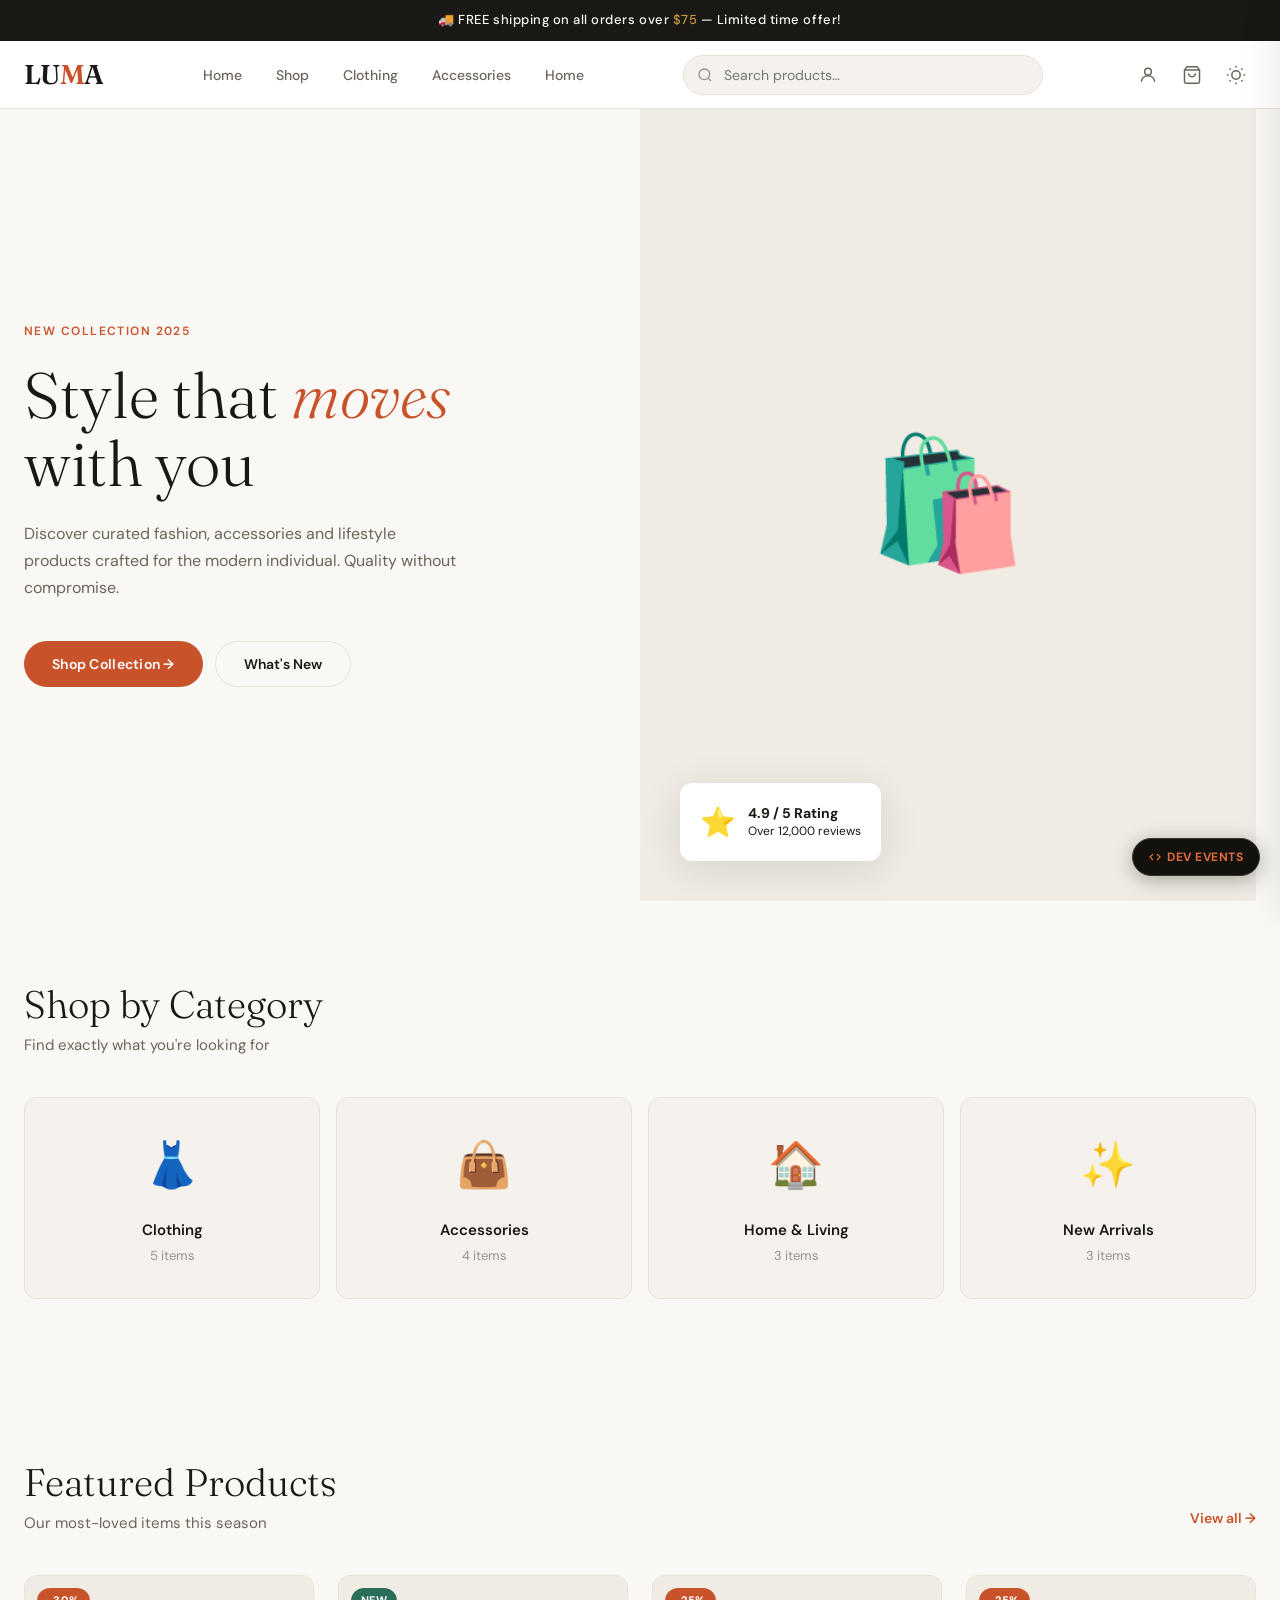
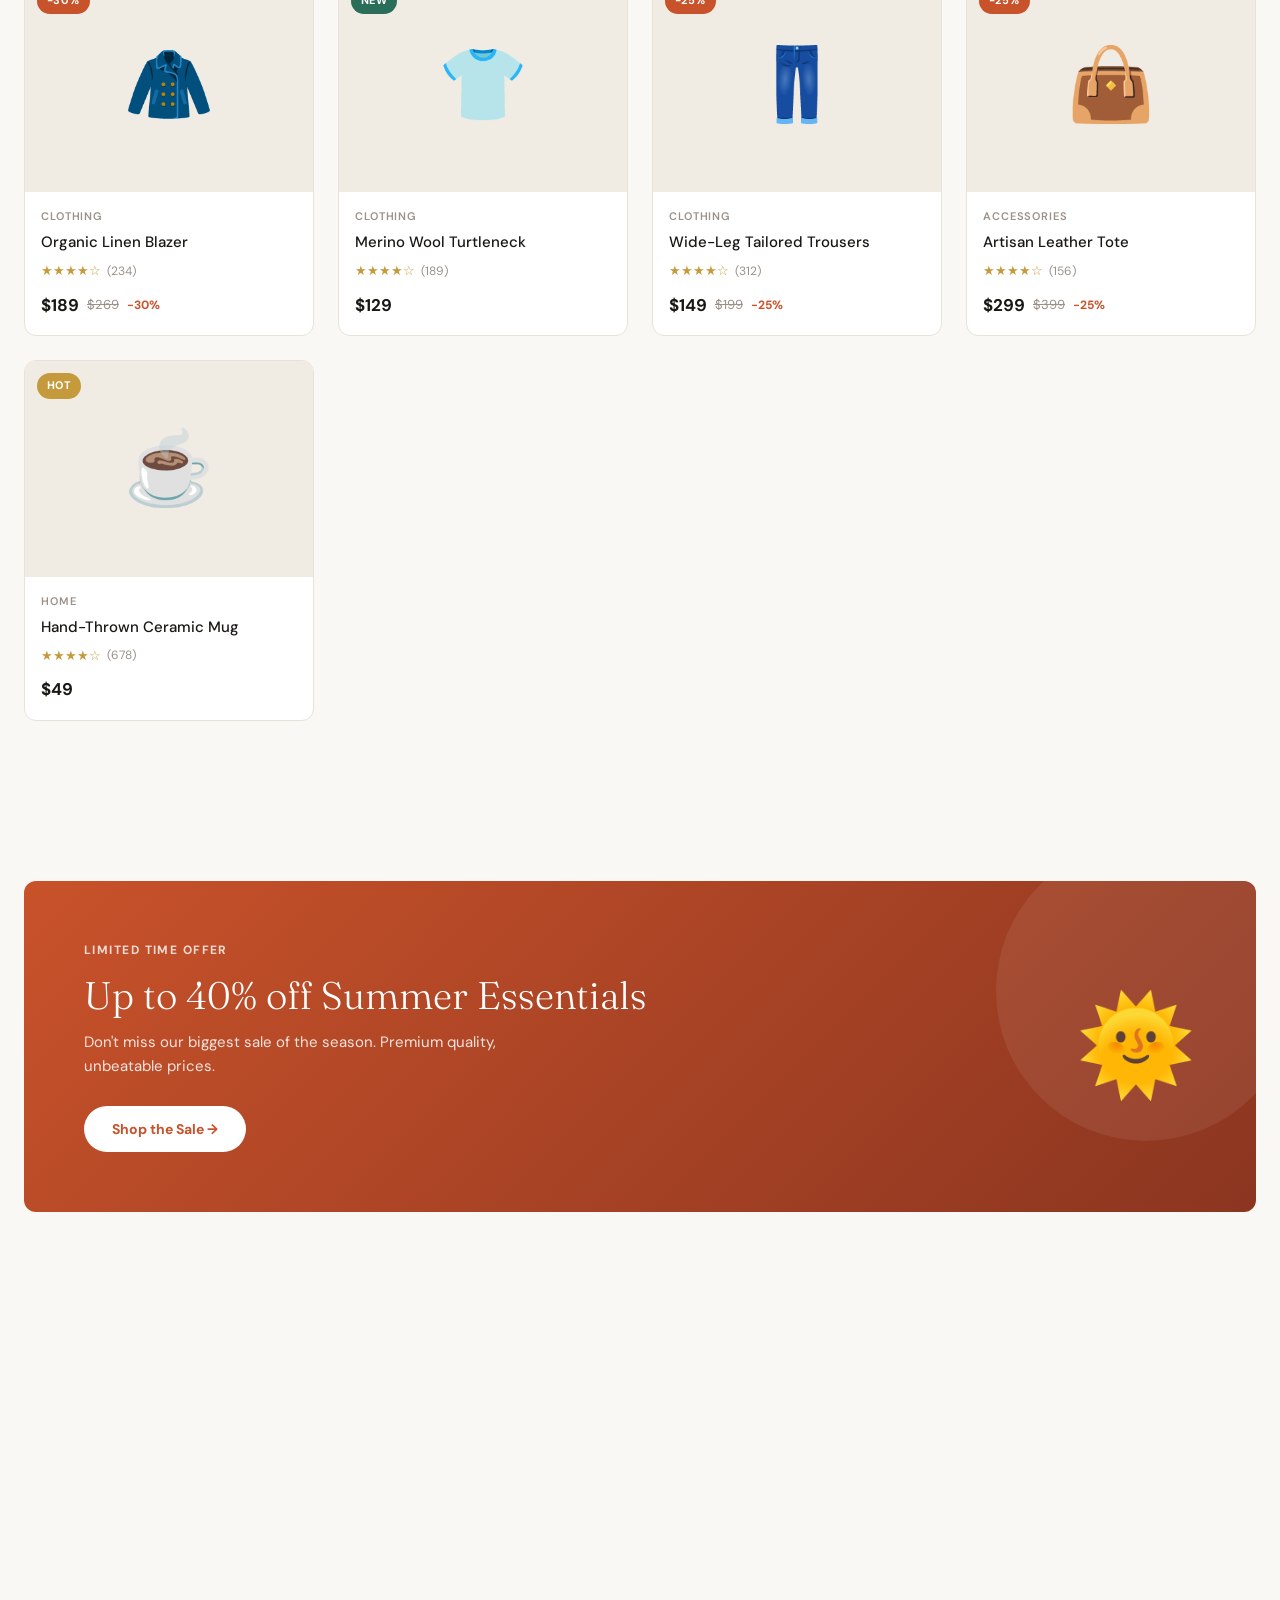
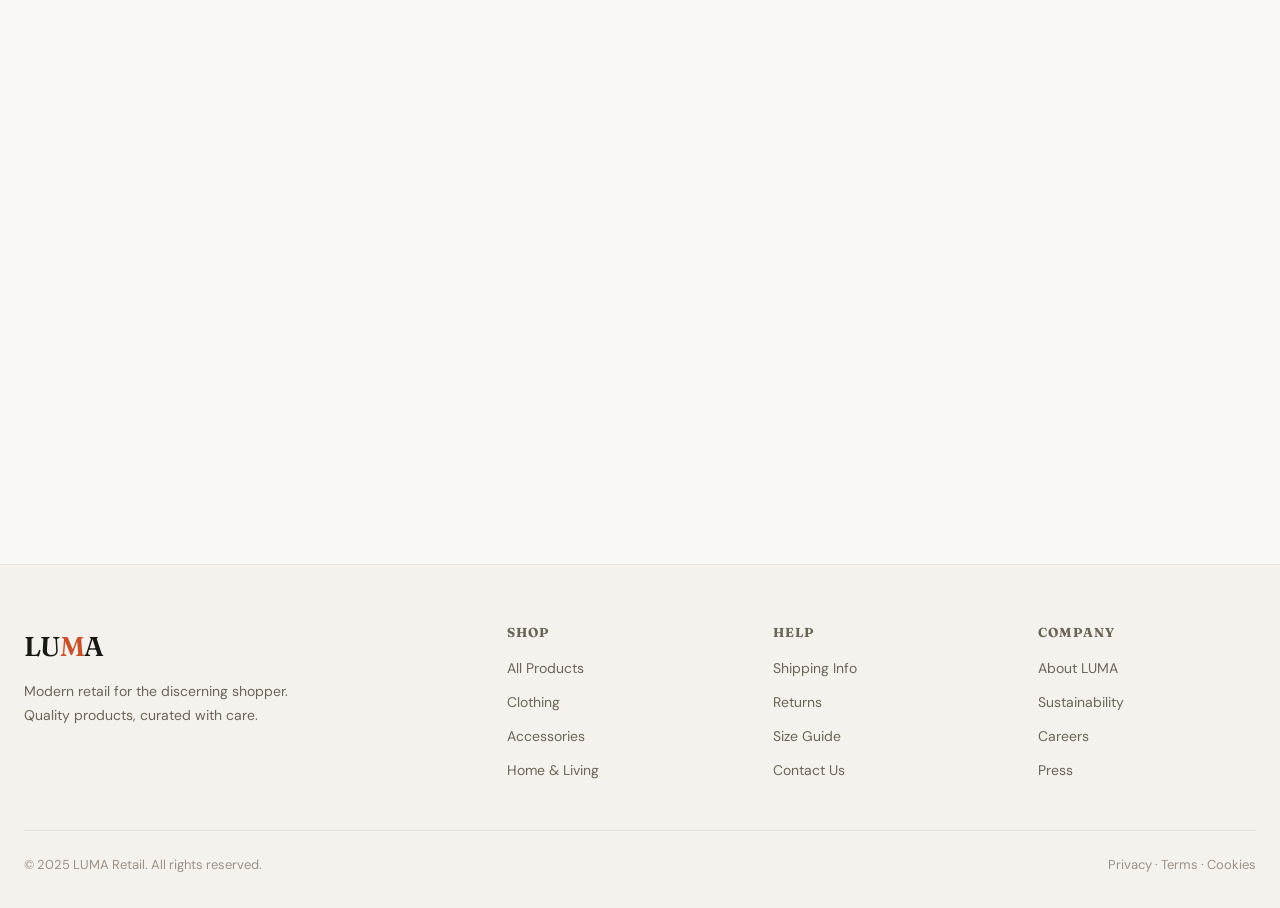
==== index.html @ e9206f58 "Rename store.html to index.html" ====
<!DOCTYPE html>
<html lang="en" data-theme="light">
<head>
<meta charset="UTF-8"/>
<meta name="viewport" content="width=device-width, initial-scale=1.0"/>
<title>LUMA — Modern Retail</title>
<link rel="preconnect" href="https://fonts.googleapis.com"/>
<link href="https://fonts.googleapis.com/css2?family=Fraunces:ital,wght@0,300;0,400;0,600;0,700;1,300;1,400&family=DM+Sans:wght@300;400;500;600&display=swap" rel="stylesheet"/>

<!-- Segment Snippet Placeholder -->
<script>
  !function(){var i="analytics",analytics=window[i]=window[i]||[];if(!analytics.initialize)if(analytics.invoked)window.console&&console.error&&console.error("Segment snippet included twice.");else{analytics.invoked=!0;analytics.methods=["trackSubmit","trackClick","trackLink","trackForm","pageview","identify","reset","group","track","ready","alias","debug","page","once","off","on","addSourceMiddleware","addIntegrationMiddleware","setAnonymousId","addDestinationMiddleware","register"];analytics.factory=function(e){return function(){if(window[i].initialized)return window[i][e].apply(window[i],arguments);var n=Array.prototype.slice.call(arguments);if(["track","screen","alias","group","page","identify"].indexOf(e)>-1){var c=document.querySelector("link[rel='canonical']");n.push({__t:"bpc",c:c&&c.getAttribute("href")||void 0,p:location.pathname,u:location.href,s:location.search,t:document.title,r:document.referrer})}n.unshift(e);analytics.push(n);return analytics}};for(var n=0;n<analytics.methods.length;n++){var key=analytics.methods[n];analytics[key]=analytics.factory(key)}analytics.load=function(key,n){var t=document.createElement("script");t.type="text/javascript";t.async=!0;t.setAttribute("data-global-segment-analytics-key",i);t.src="https://cdn.segment.com/analytics.js/v1/"+key+"/analytics.min.js";var r=document.getElementsByTagName("script")[0];r.parentNode.insertBefore(t,r);analytics._loadOptions=n};analytics._writeKey="YOUR_SEGMENT_WRITE_KEY";analytics._cdn="https://cdn.segment.com";analytics.SNIPPET_VERSION="5.2.0";
  /* TO CONFIGURE: Replace YOUR_SEGMENT_WRITE_KEY with your actual Segment write key */
  /* analytics.load("YOUR_SEGMENT_WRITE_KEY"); */
  analytics.page();}}();
</script>

<style>
/* ============================================================
   CSS VARIABLES & THEME
   ============================================================ */
:root {
  --bg: #faf8f5;
  --bg2: #f0ece4;
  --surface: #ffffff;
  --surface2: #f5f2ed;
  --border: #e8e2d9;
  --text: #1a1814;
  --text2: #6b6459;
  --text3: #9b9189;
  --accent: #c8522a;
  --accent-hover: #a8431e;
  --accent-light: #fdf0ea;
  --accent2: #2a6e5a;
  --gold: #c49a3c;
  --shadow: 0 2px 16px rgba(26,24,20,0.08);
  --shadow-lg: 0 8px 40px rgba(26,24,20,0.12);
  --radius: 12px;
  --radius-sm: 8px;
  --header-h: 68px;
  --font-display: 'Fraunces', serif;
  --font-body: 'DM Sans', sans-serif;
  --transition: 0.22s cubic-bezier(0.4, 0, 0.2, 1);
}

[data-theme="dark"] {
  --bg: #13110e;
  --bg2: #1c1916;
  --surface: #201e1a;
  --surface2: #2a2723;
  --border: #3a3630;
  --text: #f0ece4;
  --text2: #a09890;
  --text3: #706860;
  --accent: #e06b3c;
  --accent-hover: #f07848;
  --accent-light: #2a1a10;
  --accent2: #3a8e72;
  --gold: #d4aa4c;
  --shadow: 0 2px 16px rgba(0,0,0,0.3);
  --shadow-lg: 0 8px 40px rgba(0,0,0,0.4);
}

/* ============================================================
   RESET & BASE
   ============================================================ */
*, *::before, *::after { box-sizing: border-box; margin: 0; padding: 0; }
html { scroll-behavior: smooth; }
body {
  font-family: var(--font-body);
  background: var(--bg);
  color: var(--text);
  font-size: 15px;
  line-height: 1.6;
  min-height: 100vh;
  transition: background var(--transition), color var(--transition);
}
img { max-width: 100%; display: block; }
button { cursor: pointer; border: none; background: none; font-family: inherit; }
input, select, textarea { font-family: inherit; }
a { text-decoration: none; color: inherit; }
ul { list-style: none; }

/* ============================================================
   TYPOGRAPHY
   ============================================================ */
.display { font-family: var(--font-display); font-weight: 300; }
.display-bold { font-family: var(--font-display); font-weight: 600; }
h1,h2,h3,h4 { font-family: var(--font-display); font-weight: 400; line-height: 1.2; }
h1 { font-size: clamp(2.2rem, 5vw, 4rem); }
h2 { font-size: clamp(1.6rem, 3vw, 2.4rem); }
h3 { font-size: 1.3rem; }

/* ============================================================
   LAYOUT UTILITIES
   ============================================================ */
.container { max-width: 1320px; margin: 0 auto; padding: 0 24px; }
.grid { display: grid; }
.flex { display: flex; align-items: center; }
.hidden { display: none !important; }

/* ============================================================
   PROMO STRIP
   ============================================================ */
#promo-strip {
  background: var(--text);
  color: var(--bg);
  text-align: center;
  padding: 10px 16px;
  font-size: 13px;
  font-weight: 500;
  letter-spacing: 0.04em;
  position: relative;
  z-index: 100;
}
#promo-strip span { color: var(--gold); }

/* ============================================================
   HEADER
   ============================================================ */
#site-header {
  position: sticky;
  top: 0;
  z-index: 200;
  background: var(--surface);
  border-bottom: 1px solid var(--border);
  height: var(--header-h);
  transition: background var(--transition), box-shadow var(--transition);
}
#site-header.scrolled { box-shadow: var(--shadow); }
.header-inner {
  height: var(--header-h);
  display: flex;
  align-items: center;
  justify-content: space-between;
  gap: 16px;
}
.logo {
  font-family: var(--font-display);
  font-size: 1.7rem;
  font-weight: 600;
  letter-spacing: -0.02em;
  color: var(--text);
  cursor: pointer;
  flex-shrink: 0;
}
.logo span { color: var(--accent); }

.main-nav { display: flex; gap: 6px; }
.nav-link {
  padding: 8px 14px;
  border-radius: var(--radius-sm);
  font-size: 14px;
  font-weight: 500;
  color: var(--text2);
  transition: color var(--transition), background var(--transition);
  cursor: pointer;
}
.nav-link:hover, .nav-link.active { color: var(--text); background: var(--surface2); }

.header-search {
  flex: 1;
  max-width: 360px;
  position: relative;
}
.search-input {
  width: 100%;
  padding: 10px 16px 10px 40px;
  border-radius: 100px;
  border: 1.5px solid var(--border);
  background: var(--surface2);
  color: var(--text);
  font-size: 14px;
  outline: none;
  transition: border-color var(--transition), background var(--transition);
}
.search-input:focus { border-color: var(--accent); background: var(--surface); }
.search-icon {
  position: absolute;
  left: 14px;
  top: 50%;
  transform: translateY(-50%);
  color: var(--text3);
  pointer-events: none;
}
.search-results-dropdown {
  position: absolute;
  top: calc(100% + 8px);
  left: 0; right: 0;
  background: var(--surface);
  border: 1.5px solid var(--border);
  border-radius: var(--radius);
  box-shadow: var(--shadow-lg);
  max-height: 300px;
  overflow-y: auto;
  z-index: 500;
}
.search-result-item {
  display: flex;
  align-items: center;
  gap: 12px;
  padding: 12px 16px;
  cursor: pointer;
  transition: background var(--transition);
}
.search-result-item:hover { background: var(--surface2); }
.search-result-thumb {
  width: 40px; height: 40px;
  border-radius: 6px;
  object-fit: cover;
  background: var(--bg2);
  display: flex; align-items: center; justify-content: center;
  font-size: 20px;
  flex-shrink: 0;
}
.search-result-info { flex: 1; }
.search-result-name { font-size: 13px; font-weight: 500; }
.search-result-price { font-size: 12px; color: var(--accent); }

.header-actions { display: flex; align-items: center; gap: 4px; }
.icon-btn {
  width: 40px; height: 40px;
  border-radius: 50%;
  display: flex; align-items: center; justify-content: center;
  color: var(--text2);
  transition: background var(--transition), color var(--transition);
  position: relative;
}
.icon-btn:hover { background: var(--surface2); color: var(--text); }
.cart-badge {
  position: absolute;
  top: 4px; right: 4px;
  background: var(--accent);
  color: white;
  width: 18px; height: 18px;
  border-radius: 50%;
  font-size: 10px;
  font-weight: 700;
  display: flex; align-items: center; justify-content: center;
  display: none;
}

/* ============================================================
   MOBILE MENU TOGGLE
   ============================================================ */
.menu-toggle { display: none; }

/* ============================================================
   HERO
   ============================================================ */
#page-home {}
.hero {
  min-height: calc(100vh - var(--header-h) - 40px);
  display: grid;
  grid-template-columns: 1fr 1fr;
  gap: 0;
  overflow: hidden;
}
.hero-content {
  display: flex;
  flex-direction: column;
  justify-content: center;
  padding: 80px 60px 80px 0;
}
.hero-eyebrow {
  font-size: 12px;
  font-weight: 600;
  letter-spacing: 0.12em;
  text-transform: uppercase;
  color: var(--accent);
  margin-bottom: 20px;
}
.hero-title {
  font-size: clamp(2.8rem, 5vw, 4.5rem);
  font-weight: 300;
  line-height: 1.05;
  margin-bottom: 24px;
  font-family: var(--font-display);
}
.hero-title em { font-style: italic; color: var(--accent); }
.hero-desc {
  font-size: 16px;
  color: var(--text2);
  max-width: 440px;
  margin-bottom: 40px;
  line-height: 1.7;
}
.hero-actions { display: flex; gap: 12px; flex-wrap: wrap; }

.btn-primary {
  display: inline-flex; align-items: center; gap: 8px;
  background: var(--accent);
  color: white;
  padding: 14px 28px;
  border-radius: 100px;
  font-weight: 600;
  font-size: 14px;
  transition: background var(--transition), transform var(--transition), box-shadow var(--transition);
  letter-spacing: 0.02em;
}
.btn-primary:hover { background: var(--accent-hover); transform: translateY(-1px); box-shadow: 0 6px 20px rgba(200,82,42,0.35); }
.btn-primary:active { transform: translateY(0); }

.btn-secondary {
  display: inline-flex; align-items: center; gap: 8px;
  background: transparent;
  color: var(--text);
  padding: 13px 28px;
  border-radius: 100px;
  font-weight: 600;
  font-size: 14px;
  border: 1.5px solid var(--border);
  transition: border-color var(--transition), background var(--transition);
}
.btn-secondary:hover { border-color: var(--text); background: var(--surface2); }

.btn-ghost {
  display: inline-flex; align-items: center; gap: 6px;
  color: var(--accent);
  font-weight: 600;
  font-size: 14px;
  padding: 8px 0;
  transition: gap var(--transition);
}
.btn-ghost:hover { gap: 10px; }

.hero-visual {
  position: relative;
  background: var(--bg2);
  overflow: hidden;
  display: flex; align-items: center; justify-content: center;
}
.hero-visual-inner {
  font-size: 8rem;
  animation: float 4s ease-in-out infinite;
}
@keyframes float {
  0%, 100% { transform: translateY(0); }
  50% { transform: translateY(-16px); }
}
.hero-badge {
  position: absolute;
  bottom: 40px; left: 40px;
  background: var(--surface);
  border-radius: var(--radius);
  padding: 16px 20px;
  box-shadow: var(--shadow-lg);
  display: flex; align-items: center; gap: 12px;
}
.hero-badge-icon { font-size: 1.8rem; }
.hero-badge-text { font-size: 12px; line-height: 1.4; }
.hero-badge-text strong { display: block; font-size: 14px; }

/* ============================================================
   SECTION HEADERS
   ============================================================ */
.section-header {
  display: flex;
  align-items: flex-end;
  justify-content: space-between;
  margin-bottom: 40px;
  gap: 16px;
}
.section-title { font-family: var(--font-display); font-weight: 300; }
.section-subtitle { color: var(--text2); font-size: 15px; margin-top: 6px; }

section { padding: 80px 0; }

/* ============================================================
   FEATURED CATEGORIES
   ============================================================ */
.categories-grid {
  display: grid;
  grid-template-columns: repeat(4, 1fr);
  gap: 16px;
}
.category-card {
  background: var(--surface2);
  border-radius: var(--radius);
  padding: 32px 24px;
  cursor: pointer;
  transition: transform var(--transition), box-shadow var(--transition), background var(--transition);
  text-align: center;
  border: 1.5px solid var(--border);
}
.category-card:hover {
  transform: translateY(-4px);
  box-shadow: var(--shadow-lg);
  background: var(--surface);
}
.cat-emoji { font-size: 2.8rem; margin-bottom: 16px; }
.cat-name { font-weight: 600; font-size: 15px; margin-bottom: 4px; }
.cat-count { font-size: 13px; color: var(--text3); }

/* ============================================================
   PRODUCT CARDS & GRIDS
   ============================================================ */
.products-grid {
  display: grid;
  grid-template-columns: repeat(auto-fill, minmax(260px, 1fr));
  gap: 24px;
}
.product-card {
  background: var(--surface);
  border-radius: var(--radius);
  overflow: hidden;
  border: 1.5px solid var(--border);
  transition: transform var(--transition), box-shadow var(--transition);
  cursor: pointer;
  position: relative;
}
.product-card:hover { transform: translateY(-4px); box-shadow: var(--shadow-lg); }
.product-card:hover .card-actions { opacity: 1; transform: translateY(0); }

.card-image {
  aspect-ratio: 4/3;
  background: var(--bg2);
  display: flex; align-items: center; justify-content: center;
  font-size: 4rem;
  position: relative;
  overflow: hidden;
}
.card-badge {
  position: absolute;
  top: 12px; left: 12px;
  padding: 4px 10px;
  border-radius: 100px;
  font-size: 11px;
  font-weight: 700;
  letter-spacing: 0.04em;
  text-transform: uppercase;
}
.badge-sale { background: var(--accent); color: white; }
.badge-new { background: var(--accent2); color: white; }
.badge-hot { background: var(--gold); color: white; }

.card-actions {
  position: absolute;
  bottom: 0; left: 0; right: 0;
  padding: 12px;
  opacity: 0;
  transform: translateY(8px);
  transition: opacity var(--transition), transform var(--transition);
  display: flex; gap: 8px;
}
.card-add-btn {
  flex: 1;
  background: var(--accent);
  color: white;
  padding: 10px;
  border-radius: var(--radius-sm);
  font-size: 13px;
  font-weight: 600;
  transition: background var(--transition);
  text-align: center;
}
.card-add-btn:hover { background: var(--accent-hover); }
.card-wishlist-btn {
  width: 38px; height: 38px;
  background: var(--surface);
  border-radius: var(--radius-sm);
  display: flex; align-items: center; justify-content: center;
  font-size: 16px;
  border: 1.5px solid var(--border);
  transition: background var(--transition);
}
.card-wishlist-btn:hover { background: var(--surface2); }

.card-body { padding: 16px; }
.card-category { font-size: 11px; text-transform: uppercase; letter-spacing: 0.08em; color: var(--text3); margin-bottom: 6px; font-weight: 600; }
.card-title { font-size: 15px; font-weight: 500; margin-bottom: 8px; line-height: 1.4; }
.card-rating { display: flex; align-items: center; gap: 6px; margin-bottom: 10px; }
.stars { color: var(--gold); font-size: 13px; }
.rating-count { font-size: 12px; color: var(--text3); }
.card-price { display: flex; align-items: center; gap: 8px; }
.price-current { font-weight: 700; font-size: 17px; color: var(--text); }
.price-original { font-size: 13px; color: var(--text3); text-decoration: line-through; }
.price-discount { font-size: 12px; font-weight: 700; color: var(--accent); }

/* ============================================================
   PROMOTIONAL BANNER
   ============================================================ */
.promo-banner {
  background: linear-gradient(135deg, var(--accent) 0%, #8b3520 100%);
  border-radius: var(--radius);
  padding: 60px;
  color: white;
  display: grid;
  grid-template-columns: 1fr auto;
  align-items: center;
  gap: 40px;
  overflow: hidden;
  position: relative;
}
.promo-banner::after {
  content: '';
  position: absolute;
  right: -40px; top: -40px;
  width: 300px; height: 300px;
  border-radius: 50%;
  background: rgba(255,255,255,0.07);
}
.promo-eyebrow { font-size: 12px; font-weight: 700; letter-spacing: 0.12em; text-transform: uppercase; opacity: 0.8; margin-bottom: 12px; }
.promo-title { font-family: var(--font-display); font-size: clamp(1.8rem, 3vw, 2.8rem); font-weight: 300; margin-bottom: 12px; }
.promo-desc { opacity: 0.85; max-width: 480px; font-size: 15px; margin-bottom: 28px; }
.btn-white {
  background: white;
  color: var(--accent);
  padding: 14px 28px;
  border-radius: 100px;
  font-weight: 700;
  font-size: 14px;
  display: inline-flex; align-items: center; gap: 8px;
  transition: transform var(--transition), box-shadow var(--transition);
}
.btn-white:hover { transform: translateY(-2px); box-shadow: 0 6px 20px rgba(0,0,0,0.2); }
.promo-visual { font-size: 6rem; position: relative; z-index: 1; }

/* ============================================================
   PRODUCT LISTING PAGE
   ============================================================ */
#page-listing .listing-layout {
  display: grid;
  grid-template-columns: 260px 1fr;
  gap: 32px;
  align-items: start;
}
.filters-sidebar {
  background: var(--surface);
  border: 1.5px solid var(--border);
  border-radius: var(--radius);
  padding: 24px;
  position: sticky;
  top: calc(var(--header-h) + 24px);
}
.filter-section { margin-bottom: 28px; }
.filter-section:last-child { margin-bottom: 0; }
.filter-title {
  font-size: 13px;
  font-weight: 700;
  text-transform: uppercase;
  letter-spacing: 0.08em;
  color: var(--text2);
  margin-bottom: 14px;
}
.filter-option {
  display: flex;
  align-items: center;
  gap: 10px;
  padding: 6px 0;
  cursor: pointer;
  font-size: 14px;
  transition: color var(--transition);
}
.filter-option:hover { color: var(--accent); }
.filter-option input[type="checkbox"] { accent-color: var(--accent); width: 16px; height: 16px; }

.price-range-inputs { display: flex; align-items: center; gap: 8px; }
.price-input {
  width: 80px;
  padding: 8px 10px;
  border: 1.5px solid var(--border);
  border-radius: var(--radius-sm);
  background: var(--surface2);
  color: var(--text);
  font-size: 13px;
  outline: none;
}
.price-input:focus { border-color: var(--accent); }

.listing-header {
  display: flex;
  align-items: center;
  justify-content: space-between;
  margin-bottom: 24px;
  flex-wrap: wrap;
  gap: 12px;
}
.listing-count { font-size: 14px; color: var(--text2); }
.sort-select {
  padding: 8px 14px;
  border: 1.5px solid var(--border);
  border-radius: var(--radius-sm);
  background: var(--surface);
  color: var(--text);
  font-size: 14px;
  outline: none;
  cursor: pointer;
}

.pagination {
  display: flex;
  justify-content: center;
  align-items: center;
  gap: 8px;
  margin-top: 48px;
}
.page-btn {
  width: 40px; height: 40px;
  border-radius: var(--radius-sm);
  border: 1.5px solid var(--border);
  display: flex; align-items: center; justify-content: center;
  font-size: 14px;
  font-weight: 500;
  cursor: pointer;
  transition: background var(--transition), border-color var(--transition), color var(--transition);
  background: var(--surface);
  color: var(--text);
}
.page-btn:hover, .page-btn.active { background: var(--accent); border-color: var(--accent); color: white; }

/* ============================================================
   PRODUCT DETAIL PAGE
   ============================================================ */
.product-detail {
  display: grid;
  grid-template-columns: 1fr 1fr;
  gap: 64px;
  align-items: start;
}
.product-gallery { position: sticky; top: calc(var(--header-h) + 24px); }
.gallery-main {
  aspect-ratio: 1;
  background: var(--bg2);
  border-radius: var(--radius);
  display: flex; align-items: center; justify-content: center;
  font-size: 8rem;
  margin-bottom: 16px;
  border: 1.5px solid var(--border);
  overflow: hidden;
}
.gallery-thumbs { display: flex; gap: 10px; }
.gallery-thumb {
  width: 70px; height: 70px;
  background: var(--bg2);
  border-radius: var(--radius-sm);
  display: flex; align-items: center; justify-content: center;
  font-size: 1.8rem;
  border: 2px solid var(--border);
  cursor: pointer;
  transition: border-color var(--transition);
}
.gallery-thumb.active { border-color: var(--accent); }

.product-info {}
.product-breadcrumb { font-size: 13px; color: var(--text3); margin-bottom: 16px; }
.product-breadcrumb span { cursor: pointer; transition: color var(--transition); }
.product-breadcrumb span:hover { color: var(--accent); }

.product-title-main { font-size: clamp(1.6rem, 3vw, 2.4rem); font-weight: 400; margin-bottom: 8px; font-family: var(--font-display); line-height: 1.2; }
.product-sku { font-size: 12px; color: var(--text3); margin-bottom: 16px; }
.product-rating-row { display: flex; align-items: center; gap: 12px; margin-bottom: 20px; }
.review-count-link { font-size: 13px; color: var(--accent); cursor: pointer; }

.product-price-block { margin-bottom: 24px; }
.price-main { font-size: 2rem; font-weight: 700; }
.price-was { font-size: 14px; color: var(--text3); text-decoration: line-through; margin-left: 10px; }
.price-save { font-size: 13px; font-weight: 700; color: var(--accent); margin-left: 8px; background: var(--accent-light); padding: 3px 10px; border-radius: 100px; }

.option-group { margin-bottom: 20px; }
.option-label { font-size: 13px; font-weight: 600; text-transform: uppercase; letter-spacing: 0.06em; color: var(--text2); margin-bottom: 10px; display: flex; gap: 8px; }
.option-label span { color: var(--text); font-weight: 700; }
.option-swatches { display: flex; gap: 8px; flex-wrap: wrap; }
.color-swatch {
  width: 32px; height: 32px;
  border-radius: 50%;
  border: 3px solid transparent;
  cursor: pointer;
  transition: border-color var(--transition), transform var(--transition);
  outline: 2px solid transparent;
  outline-offset: 2px;
}
.color-swatch:hover { transform: scale(1.1); }
.color-swatch.active { border-color: var(--surface); outline-color: var(--accent); }

.size-btn {
  padding: 8px 16px;
  border-radius: var(--radius-sm);
  border: 1.5px solid var(--border);
  font-size: 13px;
  font-weight: 600;
  cursor: pointer;
  transition: border-color var(--transition), background var(--transition), color var(--transition);
  background: var(--surface);
  color: var(--text);
}
.size-btn:hover { border-color: var(--accent); }
.size-btn.active { border-color: var(--accent); background: var(--accent); color: white; }

.qty-control {
  display: flex;
  align-items: center;
  gap: 0;
  border: 1.5px solid var(--border);
  border-radius: var(--radius-sm);
  overflow: hidden;
  width: fit-content;
}
.qty-btn {
  width: 40px; height: 40px;
  display: flex; align-items: center; justify-content: center;
  background: var(--surface2);
  color: var(--text);
  font-size: 18px;
  font-weight: 300;
  transition: background var(--transition);
}
.qty-btn:hover { background: var(--border); }
.qty-display {
  width: 50px;
  text-align: center;
  font-weight: 600;
  font-size: 15px;
  border-left: 1.5px solid var(--border);
  border-right: 1.5px solid var(--border);
  height: 40px;
  line-height: 40px;
}

.product-cta-row {
  display: flex;
  gap: 12px;
  margin-bottom: 24px;
}
.btn-add-cart {
  flex: 1;
  background: var(--accent);
  color: white;
  padding: 15px 24px;
  border-radius: 100px;
  font-weight: 700;
  font-size: 15px;
  transition: background var(--transition), transform var(--transition);
}
.btn-add-cart:hover { background: var(--accent-hover); transform: translateY(-1px); }
.btn-wishlist {
  width: 50px; height: 50px;
  border-radius: 50%;
  border: 1.5px solid var(--border);
  display: flex; align-items: center; justify-content: center;
  font-size: 20px;
  transition: background var(--transition), border-color var(--transition);
  background: var(--surface);
}
.btn-wishlist:hover { background: var(--surface2); border-color: var(--accent); }

.product-meta { display: flex; flex-direction: column; gap: 8px; margin-bottom: 28px; }
.meta-row { display: flex; align-items: center; gap: 10px; font-size: 13px; color: var(--text2); }
.meta-icon { font-size: 16px; }

.trust-badges {
  display: flex;
  gap: 16px;
  flex-wrap: wrap;
  padding: 20px;
  background: var(--surface2);
  border-radius: var(--radius);
  margin-bottom: 28px;
}
.trust-badge { display: flex; align-items: center; gap: 8px; font-size: 12px; font-weight: 600; }
.trust-badge span { font-size: 20px; }

/* ============================================================
   REVIEWS SECTION
   ============================================================ */
.reviews-section { padding: 48px 0; border-top: 1.5px solid var(--border); }
.reviews-summary {
  display: flex;
  gap: 40px;
  margin-bottom: 32px;
  align-items: center;
}
.rating-big { text-align: center; }
.rating-number { font-size: 3.5rem; font-weight: 700; font-family: var(--font-display); line-height: 1; }
.rating-stars-big { font-size: 1.4rem; color: var(--gold); }
.rating-total { font-size: 13px; color: var(--text3); }
.review-card {
  background: var(--surface2);
  border-radius: var(--radius);
  padding: 20px;
  margin-bottom: 16px;
}
.review-header { display: flex; justify-content: space-between; align-items: flex-start; margin-bottom: 10px; }
.reviewer-name { font-weight: 600; font-size: 14px; }
.review-date { font-size: 12px; color: var(--text3); }
.review-text { font-size: 14px; color: var(--text2); line-height: 1.6; }

/* ============================================================
   MINI CART DRAWER
   ============================================================ */
.cart-overlay {
  position: fixed;
  inset: 0;
  background: rgba(0,0,0,0.4);
  z-index: 990;
  opacity: 0;
  pointer-events: none;
  transition: opacity var(--transition);
  backdrop-filter: blur(2px);
}
.cart-overlay.open { opacity: 1; pointer-events: all; }

.cart-drawer {
  position: fixed;
  top: 0; right: 0; bottom: 0;
  width: min(420px, 100vw);
  background: var(--surface);
  z-index: 1000;
  display: flex;
  flex-direction: column;
  transform: translateX(100%);
  transition: transform 0.3s cubic-bezier(0.4, 0, 0.2, 1);
  box-shadow: var(--shadow-lg);
}
.cart-drawer.open { transform: translateX(0); }

.cart-drawer-header {
  padding: 24px;
  border-bottom: 1.5px solid var(--border);
  display: flex;
  align-items: center;
  justify-content: space-between;
  flex-shrink: 0;
}
.cart-drawer-title { font-size: 1.1rem; font-weight: 600; }
.cart-close-btn { font-size: 22px; color: var(--text2); width: 36px; height: 36px; border-radius: 50%; display: flex; align-items: center; justify-content: center; transition: background var(--transition); }
.cart-close-btn:hover { background: var(--surface2); }

.cart-items { flex: 1; overflow-y: auto; padding: 16px 24px; }
.cart-empty {
  display: flex;
  flex-direction: column;
  align-items: center;
  justify-content: center;
  height: 100%;
  text-align: center;
  color: var(--text2);
}
.cart-empty-icon { font-size: 4rem; margin-bottom: 16px; opacity: 0.4; }
.cart-empty p { font-size: 15px; margin-bottom: 20px; }

.cart-item {
  display: flex;
  gap: 16px;
  padding: 16px 0;
  border-bottom: 1.5px solid var(--border);
}
.cart-item:last-child { border-bottom: none; }
.cart-item-thumb {
  width: 72px; height: 72px;
  background: var(--bg2);
  border-radius: var(--radius-sm);
  flex-shrink: 0;
  display: flex; align-items: center; justify-content: center;
  font-size: 2rem;
  border: 1.5px solid var(--border);
}
.cart-item-info { flex: 1; }
.cart-item-name { font-size: 14px; font-weight: 500; margin-bottom: 4px; line-height: 1.3; }
.cart-item-variant { font-size: 12px; color: var(--text3); margin-bottom: 8px; }
.cart-item-controls { display: flex; align-items: center; justify-content: space-between; }
.cart-item-price { font-weight: 700; font-size: 15px; }
.cart-item-remove { font-size: 12px; color: var(--text3); cursor: pointer; transition: color var(--transition); }
.cart-item-remove:hover { color: var(--accent); }
.cart-item-qty { display: flex; align-items: center; gap: 8px; font-size: 13px; }
.qty-mini-btn { width: 24px; height: 24px; border-radius: 50%; background: var(--surface2); border: 1.5px solid var(--border); display: flex; align-items: center; justify-content: center; font-size: 14px; font-weight: 500; transition: background var(--transition); }
.qty-mini-btn:hover { background: var(--border); }

.cart-footer { padding: 20px 24px; border-top: 1.5px solid var(--border); flex-shrink: 0; }
.coupon-row {
  display: flex;
  gap: 8px;
  margin-bottom: 16px;
}
.coupon-input {
  flex: 1;
  padding: 10px 14px;
  border: 1.5px solid var(--border);
  border-radius: var(--radius-sm);
  background: var(--surface2);
  color: var(--text);
  font-size: 13px;
  outline: none;
}
.coupon-input:focus { border-color: var(--accent); }
.btn-coupon {
  padding: 10px 16px;
  border-radius: var(--radius-sm);
  background: var(--surface2);
  border: 1.5px solid var(--border);
  font-size: 13px;
  font-weight: 600;
  transition: background var(--transition);
}
.btn-coupon:hover { background: var(--border); }

.price-summary { font-size: 14px; }
.summary-row { display: flex; justify-content: space-between; padding: 5px 0; color: var(--text2); }
.summary-row.total { color: var(--text); font-weight: 700; font-size: 16px; border-top: 1.5px solid var(--border); padding-top: 12px; margin-top: 8px; }
.summary-row .free { color: var(--accent2); font-weight: 600; }
.btn-checkout {
  width: 100%;
  background: var(--accent);
  color: white;
  padding: 15px;
  border-radius: 100px;
  font-weight: 700;
  font-size: 15px;
  margin-top: 16px;
  transition: background var(--transition);
  text-align: center;
}
.btn-checkout:hover { background: var(--accent-hover); }

/* ============================================================
   CART PAGE
   ============================================================ */
#page-cart .cart-page-layout {
  display: grid;
  grid-template-columns: 1fr 380px;
  gap: 32px;
  align-items: start;
}
.cart-table-header {
  display: grid;
  grid-template-columns: 1fr 120px 120px 80px;
  gap: 16px;
  padding: 12px 16px;
  font-size: 12px;
  font-weight: 700;
  text-transform: uppercase;
  letter-spacing: 0.06em;
  color: var(--text3);
  border-bottom: 2px solid var(--border);
}
.cart-table-row {
  display: grid;
  grid-template-columns: 1fr 120px 120px 80px;
  gap: 16px;
  padding: 20px 16px;
  border-bottom: 1.5px solid var(--border);
  align-items: center;
}
.cart-product-info { display: flex; align-items: center; gap: 16px; }
.cart-product-thumb { width: 80px; height: 80px; background: var(--bg2); border-radius: var(--radius-sm); display: flex; align-items: center; justify-content: center; font-size: 2.2rem; border: 1.5px solid var(--border); flex-shrink: 0; }
.cart-product-name { font-weight: 500; font-size: 14px; margin-bottom: 4px; }
.cart-product-variant { font-size: 12px; color: var(--text3); }

.order-summary-card {
  background: var(--surface);
  border: 1.5px solid var(--border);
  border-radius: var(--radius);
  padding: 28px;
  position: sticky;
  top: calc(var(--header-h) + 24px);
}
.order-summary-title { font-size: 1.1rem; font-weight: 600; margin-bottom: 20px; }

/* ============================================================
   CHECKOUT
   ============================================================ */
#page-checkout {
  background: var(--bg);
}
.checkout-layout {
  display: grid;
  grid-template-columns: 1fr 400px;
  gap: 48px;
  align-items: start;
}
.checkout-steps {
  display: flex;
  gap: 0;
  margin-bottom: 40px;
  border-bottom: 2px solid var(--border);
}
.checkout-step-tab {
  padding: 14px 20px;
  font-size: 13px;
  font-weight: 600;
  color: var(--text3);
  border-bottom: 2px solid transparent;
  margin-bottom: -2px;
  display: flex;
  align-items: center;
  gap: 8px;
  transition: color var(--transition), border-color var(--transition);
}
.checkout-step-tab.active { color: var(--accent); border-color: var(--accent); }
.checkout-step-tab.done { color: var(--accent2); }
.step-num {
  width: 22px; height: 22px;
  border-radius: 50%;
  background: var(--surface2);
  border: 2px solid currentColor;
  display: flex; align-items: center; justify-content: center;
  font-size: 10px;
  font-weight: 800;
}

.checkout-form-group { margin-bottom: 20px; }
.checkout-label { display: block; font-size: 13px; font-weight: 600; color: var(--text2); margin-bottom: 8px; }
.checkout-input {
  width: 100%;
  padding: 12px 16px;
  border: 1.5px solid var(--border);
  border-radius: var(--radius-sm);
  background: var(--surface2);
  color: var(--text);
  font-size: 14px;
  outline: none;
  transition: border-color var(--transition);
}
.checkout-input:focus { border-color: var(--accent); background: var(--surface); }
.checkout-input.error { border-color: #e53e3e; }
.input-grid-2 { display: grid; grid-template-columns: 1fr 1fr; gap: 16px; }

.shipping-methods { display: flex; flex-direction: column; gap: 12px; margin-top: 16px; }
.shipping-method {
  display: flex;
  align-items: center;
  gap: 16px;
  padding: 16px;
  border: 1.5px solid var(--border);
  border-radius: var(--radius-sm);
  cursor: pointer;
  transition: border-color var(--transition), background var(--transition);
}
.shipping-method:hover, .shipping-method.selected { border-color: var(--accent); background: var(--accent-light); }
.shipping-method-info { flex: 1; }
.shipping-method-name { font-weight: 600; font-size: 14px; }
.shipping-method-time { font-size: 12px; color: var(--text3); }
.shipping-method-price { font-weight: 700; font-size: 15px; }

.payment-methods { display: flex; flex-direction: column; gap: 12px; margin-top: 16px; }
.payment-method {
  display: flex;
  align-items: center;
  gap: 16px;
  padding: 16px;
  border: 1.5px solid var(--border);
  border-radius: var(--radius-sm);
  cursor: pointer;
  transition: border-color var(--transition), background var(--transition);
}
.payment-method:hover, .payment-method.selected { border-color: var(--accent); background: var(--accent-light); }
.payment-method-icon { font-size: 1.8rem; }
.payment-method-name { font-weight: 600; font-size: 14px; }

.checkout-order-summary { background: var(--surface); border: 1.5px solid var(--border); border-radius: var(--radius); padding: 28px; position: sticky; top: calc(var(--header-h) + 24px); }

/* ============================================================
   ORDER CONFIRMATION
   ============================================================ */
#page-confirmation {
  display: flex;
  flex-direction: column;
  align-items: center;
  justify-content: center;
  min-height: calc(100vh - var(--header-h) - 40px);
  text-align: center;
  padding: 60px 24px;
}
.confirmation-icon { font-size: 5rem; margin-bottom: 24px; animation: pop 0.5s cubic-bezier(0.34, 1.56, 0.64, 1); }
@keyframes pop { from { transform: scale(0); } to { transform: scale(1); } }
.confirmation-title { font-family: var(--font-display); font-size: 2.5rem; font-weight: 300; margin-bottom: 12px; }
.confirmation-subtitle { color: var(--text2); font-size: 16px; margin-bottom: 8px; }
.order-id-display { font-size: 13px; color: var(--text3); margin-bottom: 40px; }
.order-id-display strong { color: var(--accent); }
.confirmation-items {
  background: var(--surface);
  border: 1.5px solid var(--border);
  border-radius: var(--radius);
  padding: 24px;
  width: 100%;
  max-width: 520px;
  text-align: left;
  margin-bottom: 32px;
}
.confirmation-item { display: flex; align-items: center; gap: 14px; padding: 10px 0; border-bottom: 1px solid var(--border); }
.confirmation-item:last-child { border-bottom: none; }
.conf-item-thumb { font-size: 1.8rem; width: 48px; height: 48px; background: var(--bg2); border-radius: 8px; display: flex; align-items: center; justify-content: center; flex-shrink: 0; }
.conf-item-name { font-size: 14px; font-weight: 500; }
.conf-item-detail { font-size: 12px; color: var(--text3); }
.conf-item-price { font-weight: 700; margin-left: auto; }
.confirmation-total { font-size: 1.1rem; font-weight: 700; padding-top: 16px; display: flex; justify-content: space-between; }

/* ============================================================
   FOOTER
   ============================================================ */
#site-footer {
  background: var(--surface2);
  border-top: 1.5px solid var(--border);
  padding: 60px 0 32px;
  margin-top: 80px;
}
.footer-grid {
  display: grid;
  grid-template-columns: 2fr 1fr 1fr 1fr;
  gap: 48px;
  margin-bottom: 48px;
}
.footer-brand p { color: var(--text2); font-size: 14px; line-height: 1.7; margin-top: 12px; max-width: 280px; }
.footer-col h4 { font-size: 13px; font-weight: 700; text-transform: uppercase; letter-spacing: 0.08em; color: var(--text2); margin-bottom: 16px; }
.footer-col ul { display: flex; flex-direction: column; gap: 10px; }
.footer-col a { font-size: 14px; color: var(--text2); transition: color var(--transition); }
.footer-col a:hover { color: var(--accent); }
.footer-bottom { display: flex; align-items: center; justify-content: space-between; padding-top: 24px; border-top: 1.5px solid var(--border); font-size: 13px; color: var(--text3); }

/* ============================================================
   DEVELOPER PANEL
   ============================================================ */
#dev-panel {
  position: fixed;
  bottom: 80px; right: 20px;
  width: 380px;
  max-height: 400px;
  background: #1a1814;
  color: #e0d8cc;
  border-radius: var(--radius);
  font-family: 'Courier New', monospace;
  font-size: 11px;
  z-index: 9999;
  border: 1.5px solid #3a3630;
  overflow: hidden;
  display: flex;
  flex-direction: column;
  transform: translateY(20px);
  opacity: 0;
  pointer-events: none;
  transition: opacity var(--transition), transform var(--transition);
  box-shadow: 0 16px 48px rgba(0,0,0,0.5);
}
#dev-panel.open { opacity: 1; pointer-events: all; transform: translateY(0); }
.dev-panel-header { padding: 12px 16px; background: #13110e; display: flex; justify-content: space-between; align-items: center; flex-shrink: 0; border-bottom: 1px solid #3a3630; }
.dev-panel-title { font-weight: 700; color: #e06b3c; font-family: var(--font-body); font-size: 12px; letter-spacing: 0.04em; }
.dev-close { color: #6b6459; cursor: pointer; font-size: 14px; transition: color 0.15s; }
.dev-close:hover { color: #e0d8cc; }
.dev-events { flex: 1; overflow-y: auto; padding: 8px; }
.dev-event { padding: 8px 10px; margin-bottom: 6px; background: #201e1a; border-radius: 6px; border-left: 3px solid #e06b3c; }
.dev-event-name { color: #e06b3c; font-weight: 700; margin-bottom: 4px; }
.dev-event-data { color: #a09890; white-space: pre-wrap; word-break: break-all; }

#dev-toggle {
  position: fixed;
  bottom: 24px;
  right: 20px;
  background: #13110e;
  color: #e06b3c;
  padding: 10px 16px;
  border-radius: 100px;
  font-size: 12px;
  font-weight: 700;
  font-family: var(--font-body);
  z-index: 9998;
  border: 1.5px solid #3a3630;
  cursor: pointer;
  display: flex;
  align-items: center;
  gap: 6px;
  letter-spacing: 0.04em;
  transition: background 0.15s, box-shadow 0.15s;
  box-shadow: 0 4px 20px rgba(0,0,0,0.3);
}
#dev-toggle:hover { background: #201e1a; box-shadow: 0 6px 24px rgba(0,0,0,0.4); }

/* ============================================================
   RELATED PRODUCTS CAROUSEL
   ============================================================ */
.carousel-wrapper { position: relative; overflow: hidden; }
.carousel-track { display: flex; gap: 20px; transition: transform 0.4s cubic-bezier(0.4, 0, 0.2, 1); }
.carousel-track .product-card { min-width: 240px; flex-shrink: 0; }
.carousel-nav { display: flex; gap: 8px; justify-content: center; margin-top: 20px; }
.carousel-dot { width: 8px; height: 8px; border-radius: 50%; background: var(--border); cursor: pointer; transition: background var(--transition); }
.carousel-dot.active { background: var(--accent); }

/* ============================================================
   PAGE VISIBILITY
   ============================================================ */
.page { display: none; }
.page.active { display: block; }
#page-home.active { display: block; }
#page-confirmation.active { display: flex; }

/* ============================================================
   LOADING / STATES
   ============================================================ */
.skeleton { background: linear-gradient(90deg, var(--surface2) 25%, var(--border) 50%, var(--surface2) 75%); background-size: 200% 100%; animation: shimmer 1.5s infinite; border-radius: var(--radius-sm); }
@keyframes shimmer { 0% { background-position: 200% 0; } 100% { background-position: -200% 0; } }

.toast {
  position: fixed;
  bottom: 100px;
  left: 50%;
  transform: translateX(-50%) translateY(20px);
  background: var(--text);
  color: var(--bg);
  padding: 12px 24px;
  border-radius: 100px;
  font-size: 14px;
  font-weight: 600;
  z-index: 5000;
  opacity: 0;
  transition: opacity var(--transition), transform var(--transition);
  white-space: nowrap;
}
.toast.show { opacity: 1; transform: translateX(-50%) translateY(0); }

/* ============================================================
   MOBILE STICKY ATC
   ============================================================ */
.sticky-atc {
  display: none;
  position: fixed;
  bottom: 0; left: 0; right: 0;
  background: var(--surface);
  border-top: 1.5px solid var(--border);
  padding: 12px 20px;
  z-index: 100;
  box-shadow: 0 -4px 20px rgba(0,0,0,0.1);
}

/* ============================================================
   RESPONSIVE
   ============================================================ */
@media (max-width: 1100px) {
  .hero { grid-template-columns: 1fr; min-height: auto; }
  .hero-content { padding: 60px 0 40px; }
  .hero-visual { min-height: 300px; border-radius: var(--radius); margin-top: 0; }
  #page-listing .listing-layout { grid-template-columns: 1fr; }
  .filters-sidebar { position: static; }
  .product-detail { grid-template-columns: 1fr; gap: 32px; }
  .product-gallery { position: static; }
  #page-cart .cart-page-layout { grid-template-columns: 1fr; }
  .checkout-layout { grid-template-columns: 1fr; }
  .footer-grid { grid-template-columns: 1fr 1fr; gap: 32px; }
}

@media (max-width: 768px) {
  .main-nav { display: none; }
  .menu-toggle { display: flex; }
  .header-search { display: none; }
  .categories-grid { grid-template-columns: repeat(2, 1fr); }
  .products-grid { grid-template-columns: repeat(2, 1fr); gap: 14px; }
  .promo-banner { grid-template-columns: 1fr; padding: 40px 28px; }
  .promo-visual { display: none; }
  .hero-content { padding: 40px 0 32px; }
  section { padding: 48px 0; }
  .cart-table-header, .cart-table-row { grid-template-columns: 1fr auto; }
  .cart-table-header .cart-qty-col, .cart-table-header .cart-total-col,
  .cart-table-row .cart-qty-col, .cart-table-row .cart-total-col { display: none; }
  .footer-grid { grid-template-columns: 1fr; gap: 24px; }
  #dev-panel { width: calc(100vw - 32px); right: 16px; }
  .sticky-atc { display: flex; gap: 12px; }
}

@media (max-width: 480px) {
  .products-grid { grid-template-columns: 1fr; }
  .categories-grid { grid-template-columns: repeat(2, 1fr); }
  h1 { font-size: 2rem; }
}
</style>
</head>
<body>

<!-- PROMO STRIP -->
<div id="promo-strip" data-promo-id="strip-001" data-promo-name="Free Shipping Offer">
  🚚 FREE shipping on all orders over <span>$75</span> — Limited time offer!
</div>

<!-- HEADER -->
<header id="site-header">
  <div class="container">
    <div class="header-inner">
      <div class="logo" onclick="navigate('home')">LU<span>M</span>A</div>

      <nav class="main-nav">
        <a class="nav-link" onclick="navigate('home')">Home</a>
        <a class="nav-link" onclick="navigate('listing', 'all')">Shop</a>
        <a class="nav-link" onclick="navigate('listing', 'clothing')">Clothing</a>
        <a class="nav-link" onclick="navigate('listing', 'accessories')">Accessories</a>
        <a class="nav-link" onclick="navigate('listing', 'home')">Home</a>
      </nav>

      <div class="header-search">
        <svg class="search-icon" width="16" height="16" fill="none" stroke="currentColor" stroke-width="2" viewBox="0 0 24 24"><circle cx="11" cy="11" r="8"/><path d="m21 21-4.35-4.35"/></svg>
        <input class="search-input" type="text" id="search-input" placeholder="Search products…" oninput="handleSearch(this.value)" onblur="setTimeout(()=>hideSearchDropdown(),200)"/>
        <div class="search-results-dropdown hidden" id="search-dropdown"></div>
      </div>

      <div class="header-actions">
        <button class="icon-btn" onclick="navigate('home')" title="Account">
          <svg width="20" height="20" fill="none" stroke="currentColor" stroke-width="1.8" viewBox="0 0 24 24"><circle cx="12" cy="8" r="4"/><path d="M4 20c0-4 3.6-7 8-7s8 3 8 7"/></svg>
        </button>
        <button class="icon-btn" id="cart-icon-btn" onclick="openCart()" title="Cart">
          <svg width="20" height="20" fill="none" stroke="currentColor" stroke-width="1.8" viewBox="0 0 24 24"><path d="M6 2L3 6v14a2 2 0 002 2h14a2 2 0 002-2V6l-3-4z"/><line x1="3" y1="6" x2="21" y2="6"/><path d="M16 10a4 4 0 01-8 0"/></svg>
          <span class="cart-badge" id="cart-badge">0</span>
        </button>
        <button class="icon-btn" id="theme-toggle" onclick="toggleTheme()" title="Toggle theme">
          <svg id="theme-icon-light" width="20" height="20" fill="none" stroke="currentColor" stroke-width="1.8" viewBox="0 0 24 24"><circle cx="12" cy="12" r="5"/><path d="M12 1v2M12 21v2M4.22 4.22l1.42 1.42M18.36 18.36l1.42 1.42M1 12h2M21 12h2M4.22 19.78l1.42-1.42M18.36 5.64l1.42-1.42"/></svg>
          <svg id="theme-icon-dark" width="20" height="20" fill="none" stroke="currentColor" stroke-width="1.8" viewBox="0 0 24 24" style="display:none"><path d="M21 12.79A9 9 0 1111.21 3 7 7 0 0021 12.79z"/></svg>
        </button>
        <button class="menu-toggle icon-btn" onclick="toggleMobileMenu()">
          <svg width="20" height="20" fill="none" stroke="currentColor" stroke-width="1.8" viewBox="0 0 24 24"><path d="M3 12h18M3 6h18M3 18h18"/></svg>
        </button>
      </div>
    </div>
  </div>
</header>

<!-- CART OVERLAY & DRAWER -->
<div class="cart-overlay" id="cart-overlay" onclick="closeCart()"></div>
<div class="cart-drawer" id="cart-drawer">
  <div class="cart-drawer-header">
    <span class="cart-drawer-title">Your Bag (<span id="drawer-count">0</span>)</span>
    <button class="cart-close-btn" onclick="closeCart()">✕</button>
  </div>
  <div class="cart-items" id="drawer-items"></div>
  <div class="cart-footer" id="drawer-footer"></div>
</div>

<!-- TOAST -->
<div class="toast" id="toast"></div>

<!-- PAGES -->
<main id="main">

  <!-- HOME PAGE -->
  <div id="page-home" class="page active">
    <section class="hero container">
      <div class="hero-content">
        <div class="hero-eyebrow">New Collection 2025</div>
        <h1 class="hero-title">Style that <em>moves</em> with you</h1>
        <p class="hero-desc">Discover curated fashion, accessories and lifestyle products crafted for the modern individual. Quality without compromise.</p>
        <div class="hero-actions">
          <button class="btn-primary" onclick="navigate('listing','all')">Shop Collection →</button>
          <button class="btn-secondary" onclick="navigate('listing','new')">What's New</button>
        </div>
      </div>
      <div class="hero-visual">
        <div class="hero-visual-inner">🛍️</div>
        <div class="hero-badge">
          <div class="hero-badge-icon">⭐</div>
          <div class="hero-badge-text"><strong>4.9 / 5 Rating</strong>Over 12,000 reviews</div>
        </div>
      </div>
    </section>

    <section>
      <div class="container">
        <div class="section-header">
          <div>
            <h2 class="section-title">Shop by Category</h2>
            <p class="section-subtitle">Find exactly what you're looking for</p>
          </div>
        </div>
        <div class="categories-grid" id="categories-grid"></div>
      </div>
    </section>

    <section>
      <div class="container">
        <div class="section-header">
          <div>
            <h2 class="section-title">Featured Products</h2>
            <p class="section-subtitle">Our most-loved items this season</p>
          </div>
          <button class="btn-ghost" onclick="navigate('listing','all')">View all →</button>
        </div>
        <div class="products-grid" id="featured-products"></div>
      </div>
    </section>

    <section>
      <div class="container">
        <div class="promo-banner" id="promo-banner-main" data-promo-id="banner-001" data-promo-name="Summer Sale">
          <div class="promo-content">
            <div class="promo-eyebrow">Limited Time Offer</div>
            <h2 class="promo-title">Up to 40% off Summer Essentials</h2>
            <p class="promo-desc">Don't miss our biggest sale of the season. Premium quality, unbeatable prices.</p>
            <button class="btn-white" onclick="handlePromoBannerClick()">Shop the Sale →</button>
          </div>
          <div class="promo-visual">🌞</div>
        </div>
      </div>
    </section>
  </div>

  <!-- LISTING PAGE -->
  <div id="page-listing" class="page">
    <section>
      <div class="container">
        <div class="listing-layout">
          <aside class="filters-sidebar">
            <div class="filter-section">
              <div class="filter-title">Category</div>
              <div id="category-filters"></div>
            </div>
            <div class="filter-section">
              <div class="filter-title">Price Range</div>
              <div class="price-range-inputs">
                <input class="price-input" type="number" id="price-min" placeholder="$0" oninput="applyFilters()"/>
                <span style="color:var(--text3)">—</span>
                <input class="price-input" type="number" id="price-max" placeholder="$500" oninput="applyFilters()"/>
              </div>
            </div>
            <div class="filter-section">
              <div class="filter-title">Rating</div>
              <label class="filter-option"><input type="checkbox" value="4" onchange="applyFilters()"/> 4★ & above</label>
              <label class="filter-option"><input type="checkbox" value="3" onchange="applyFilters()"/> 3★ & above</label>
            </div>
          </aside>
          <div>
            <div class="listing-header">
              <div class="listing-count" id="listing-count">Showing 0 products</div>
              <select class="sort-select" id="sort-select" onchange="applyFilters()">
                <option value="featured">Featured</option>
                <option value="price-asc">Price: Low to High</option>
                <option value="price-desc">Price: High to Low</option>
                <option value="rating">Top Rated</option>
                <option value="newest">Newest</option>
              </select>
            </div>
            <div class="products-grid" id="listing-products"></div>
            <div class="pagination" id="pagination"></div>
          </div>
        </div>
      </div>
    </section>
  </div>

  <!-- PRODUCT DETAIL PAGE -->
  <div id="page-product" class="page">
    <section>
      <div class="container">
        <div class="product-detail" id="product-detail-content"></div>
      </div>
    </section>
    <section class="reviews-section" id="reviews-section" style="display:none">
      <div class="container">
        <h2 style="margin-bottom:28px;font-family:var(--font-display);font-weight:300">Customer Reviews</h2>
        <div id="reviews-content"></div>
      </div>
    </section>
    <section style="padding-top:0">
      <div class="container">
        <div class="section-header">
          <h2 class="section-title">You May Also Like</h2>
        </div>
        <div class="carousel-wrapper">
          <div class="carousel-track" id="related-products"></div>
        </div>
      </div>
    </section>
    <div class="sticky-atc" id="sticky-atc"></div>
  </div>

  <!-- CART PAGE -->
  <div id="page-cart" class="page">
    <section>
      <div class="container">
        <h1 style="margin-bottom:32px;font-family:var(--font-display);font-weight:300">Shopping Cart</h1>
        <div class="cart-page-layout" id="cart-page-content"></div>
      </div>
    </section>
  </div>

  <!-- CHECKOUT PAGE -->
  <div id="page-checkout" class="page">
    <section>
      <div class="container">
        <h1 style="margin-bottom:32px;font-family:var(--font-display);font-weight:300">Checkout</h1>
        <div class="checkout-layout" id="checkout-content"></div>
      </div>
    </section>
  </div>

  <!-- CONFIRMATION PAGE -->
  <div id="page-confirmation" class="page"></div>

</main>

<!-- FOOTER -->
<footer id="site-footer">
  <div class="container">
    <div class="footer-grid">
      <div class="footer-brand">
        <div class="logo">LU<span>M</span>A</div>
        <p>Modern retail for the discerning shopper. Quality products, curated with care.</p>
      </div>
      <div class="footer-col">
        <h4>Shop</h4>
        <ul>
          <li><a onclick="navigate('listing','all')">All Products</a></li>
          <li><a onclick="navigate('listing','clothing')">Clothing</a></li>
          <li><a onclick="navigate('listing','accessories')">Accessories</a></li>
          <li><a onclick="navigate('listing','home')">Home & Living</a></li>
        </ul>
      </div>
      <div class="footer-col">
        <h4>Help</h4>
        <ul>
          <li><a href="#">Shipping Info</a></li>
          <li><a href="#">Returns</a></li>
          <li><a href="#">Size Guide</a></li>
          <li><a href="#">Contact Us</a></li>
        </ul>
      </div>
      <div class="footer-col">
        <h4>Company</h4>
        <ul>
          <li><a href="#">About LUMA</a></li>
          <li><a href="#">Sustainability</a></li>
          <li><a href="#">Careers</a></li>
          <li><a href="#">Press</a></li>
        </ul>
      </div>
    </div>
    <div class="footer-bottom">
      <span>© 2025 LUMA Retail. All rights reserved.</span>
      <span>Privacy · Terms · Cookies</span>
    </div>
  </div>
</footer>

<!-- DEV ANALYTICS PANEL -->
<button id="dev-toggle" onclick="toggleDevPanel()">
  <svg width="12" height="12" viewBox="0 0 24 24" fill="none" stroke="currentColor" stroke-width="2.5"><polyline points="16 18 22 12 16 6"/><polyline points="8 6 2 12 8 18"/></svg>
  DEV EVENTS
</button>
<div id="dev-panel">
  <div class="dev-panel-header">
    <span class="dev-panel-title">⚡ Analytics Events Monitor</span>
    <span class="dev-close" onclick="toggleDevPanel()">✕</span>
  </div>
  <div class="dev-events" id="dev-events">
    <div style="padding:16px;text-align:center;color:#6b6459;font-size:12px">No events fired yet.<br>Interact with the store to see events.</div>
  </div>
</div>

<script>
/* ============================================================
   ANALYTICS MODULE
   
   README:
   -------
   1. To configure Segment: Replace YOUR_SEGMENT_WRITE_KEY in the <head>
      snippet and uncomment `analytics.load("YOUR_SEGMENT_WRITE_KEY")`.
   
   2. All events are pushed to:
      - window.dataLayer (GTM/GA4 compatible)
      - Segment analytics object (if loaded)
      - Dev panel (debug UI)
   
   3. Events fired:
      Page Viewed, Product List Viewed, Product Viewed,
      Product Added, Product Removed, Cart Viewed,
      Checkout Started, Checkout Step Viewed,
      Shipping Info Submitted, Payment Info Entered,
      Order Completed, Search Performed,
      Promotion Viewed, Promotion Clicked
   
   4. Identity: anonymous ID generated in memory at session start.
      On checkout email entry, identifyUser() is called.
   
   ============================================================ */

// ─── Global DataLayer ─────────────────────────────────────
window.dataLayer = window.dataLayer || [];
const DEBUG_MODE = true;

/** Push to dataLayer + Segment */
function pushToDataLayer(eventName, payload) {
  const event = {
    event: eventName,
    event_time: new Date().toISOString(),
    segment_ready: typeof analytics !== 'undefined' && !!analytics.initialized,
    ...payload
  };
  window.dataLayer.push(event);
  if (DEBUG_MODE) logDevEvent(eventName, event);
  return event;
}

/** Safe Segment wrapper */
function seg(method, ...args) {
  try {
    if (window.analytics && typeof window.analytics[method] === 'function') {
      window.analytics[method](...args);
    }
  } catch(e) {}
}

// ─── Anonymous Identity ───────────────────────────────────
const ANON_ID = 'anon_' + Math.random().toString(36).substr(2, 9) + '_' + Date.now();

// ─── Analytics Helpers ────────────────────────────────────

function trackPageView({ page_name, page_type, url = location.href, referrer = document.referrer }) {
  pushToDataLayer('page_viewed', { page_name, page_type, url, referrer });
  seg('page', page_name, { page_type, url, referrer, anonymous_id: ANON_ID });
}

function trackProductListViewed({ category_id, category_name, product_count, products }) {
  pushToDataLayer('product_list_viewed', {
    page_type: 'listing',
    ecommerce: { category_id, category_name, product_count, products }
  });
  seg('track', 'Product List Viewed', { category_id, category_name, product_count, products });
}

function trackProductView({ product_id, sku, name, category, brand, variant, price, currency = 'USD' }) {
  pushToDataLayer('product_viewed', {
    page_type: 'product',
    ecommerce: { currency, value: price, items: [{ product_id, sku, name, category, brand, variant, price }] }
  });
  seg('track', 'Product Viewed', { product_id, sku, name, category, brand, variant, price, currency });
}

function trackAddToCart({ cart_id, product_id, sku, name, category, brand, variant, price, quantity, currency = 'USD' }) {
  pushToDataLayer('product_added', {
    page_type: 'product',
    ecommerce: { currency, value: price * quantity, items: [{ product_id, sku, name, category, brand, variant, price, quantity }] }
  });
  seg('track', 'Product Added', { cart_id, product_id, sku, name, category, brand, variant, price, quantity, currency });
}

function trackRemoveFromCart({ cart_id, product_id, sku, name, price, quantity, currency = 'USD' }) {
  pushToDataLayer('product_removed', {
    ecommerce: { currency, value: price * quantity, items: [{ product_id, sku, name, price, quantity }] }
  });
  seg('track', 'Product Removed', { cart_id, product_id, sku, name, price, quantity, currency });
}

function trackCartViewed({ cart_id, currency = 'USD', total, products }) {
  pushToDataLayer('cart_viewed', { ecommerce: { currency, value: total, cart_id, products } });
  seg('track', 'Cart Viewed', { cart_id, currency, total, products });
}

function trackCheckoutStarted({ cart_id, total, currency = 'USD', products }) {
  pushToDataLayer('checkout_started', { ecommerce: { currency, value: total, cart_id, products } });
  seg('track', 'Checkout Started', { cart_id, total, currency, products });
}

function trackCheckoutStepViewed({ step_name, step_number, cart_id, total, currency = 'USD' }) {
  pushToDataLayer('checkout_step_viewed', { ecommerce: { step_name, step_number, cart_id, total, currency } });
  seg('track', 'Checkout Step Viewed', { step_name, step_number, cart_id, total, currency });
}

function trackShippingInfoSubmitted({ shipping_method, cart_id, total }) {
  pushToDataLayer('shipping_info_submitted', { shipping_method, cart_id, total });
  seg('track', 'Shipping Info Submitted', { shipping_method, cart_id, total });
}

function trackPaymentInfoEntered({ payment_method, cart_id, total }) {
  pushToDataLayer('payment_info_entered', { payment_method, cart_id, total });
  seg('track', 'Payment Info Entered', { payment_method, cart_id, total });
}

function trackOrderCompleted({ order_id, cart_id, total, revenue, shipping, tax, discount, currency = 'USD', products, payment_method, shipping_method }) {
  pushToDataLayer('order_completed', {
    page_type: 'confirmation',
    ecommerce: { currency, value: total, order_id, cart_id, revenue, shipping, tax, discount, products, payment_method, shipping_method }
  });
  seg('track', 'Order Completed', { order_id, cart_id, total, revenue, shipping, tax, discount, currency, products, payment_method, shipping_method });
}

function trackSearchPerformed({ query, results_count }) {
  pushToDataLayer('search_performed', { query, results_count });
  seg('track', 'Search Performed', { query, results_count });
}

function trackPromotionViewed({ promotion_id, promotion_name, creative, location }) {
  pushToDataLayer('promotion_viewed', { promotion_id, promotion_name, creative, location });
  seg('track', 'Promotion Viewed', { promotion_id, promotion_name, creative, location });
}

function trackPromotionClicked({ promotion_id, promotion_name, creative, location }) {
  pushToDataLayer('promotion_clicked', { promotion_id, promotion_name, creative, location });
  seg('track', 'Promotion Clicked', { promotion_id, promotion_name, creative, location });
}

function identifyUser(userId, traits = {}) {
  pushToDataLayer('user_identified', { user_id: userId, traits });
  seg('identify', userId, { ...traits, anonymous_id: ANON_ID });
}

// ─── Dev Panel ────────────────────────────────────────────
let devFirstEvent = true;
function logDevEvent(name, data) {
  const container = document.getElementById('dev-events');
  if (!container) return;
  if (devFirstEvent) { container.innerHTML = ''; devFirstEvent = false; }
  const el = document.createElement('div');
  el.className = 'dev-event';
  el.innerHTML = `<div class="dev-event-name">${name}</div><div class="dev-event-data">${JSON.stringify(data, null, 1).slice(0,300)}…</div>`;
  container.insertBefore(el, container.firstChild);
}
function toggleDevPanel() {
  document.getElementById('dev-panel').classList.toggle('open');
}

// ─── Intersection Observer for Promos ─────────────────────
const promoObserver = new IntersectionObserver((entries) => {
  entries.forEach(e => {
    if (e.isIntersecting) {
      const el = e.target;
      trackPromotionViewed({
        promotion_id: el.dataset.promoId,
        promotion_name: el.dataset.promoName,
        creative: 'banner',
        location: el.id
      });
      promoObserver.unobserve(el);
    }
  });
}, { threshold: 0.5 });

/* ============================================================
   PRODUCT CATALOG
   ============================================================ */
const PRODUCTS = [
  { id:'p001', sku:'CLO-001', name:'Organic Linen Blazer', category:'clothing', brand:'LUMA', emoji:'🧥', price:189, originalPrice:269, rating:4.8, reviews:234, badge:'sale', colors:['#2d3436','#b2bec3','#e17055'], sizes:['XS','S','M','L','XL'], description:'Crafted from 100% organic linen, this blazer offers effortless elegance for any occasion.', isNew:false, isFeatured:true },
  { id:'p002', sku:'CLO-002', name:'Merino Wool Turtleneck', category:'clothing', brand:'LUMA', emoji:'👕', price:129, originalPrice:null, rating:4.9, reviews:189, badge:'new', colors:['#1a1814','#dfe6e9','#fdcb6e'], sizes:['XS','S','M','L','XL','XXL'], description:'Ultra-soft merino wool for all-day comfort and warmth without the bulk.', isNew:true, isFeatured:true },
  { id:'p003', sku:'CLO-003', name:'Wide-Leg Tailored Trousers', category:'clothing', brand:'LUMA', emoji:'👖', price:149, originalPrice:199, rating:4.7, reviews:312, badge:'sale', colors:['#2d3436','#6c5ce7','#fab1a0'], sizes:['XS','S','M','L'], description:'Modern wide-leg silhouette with precision tailoring and a comfortable high-rise waist.', isNew:false, isFeatured:true },
  { id:'p004', sku:'ACC-001', name:'Artisan Leather Tote', category:'accessories', brand:'LUMA', emoji:'👜', price:299, originalPrice:399, rating:4.9, reviews:156, badge:'sale', colors:['#795548','#1a1814','#fffff0'], sizes:['One Size'], description:'Hand-stitched genuine leather tote, spacious and structured for everyday use.', isNew:false, isFeatured:true },
  { id:'p005', sku:'ACC-002', name:'Silk Scarf — Abstract Print', category:'accessories', brand:'LUMA', emoji:'🧣', price:89, originalPrice:null, rating:4.6, reviews:78, badge:'new', colors:['#e17055','#6c5ce7','#00cec9'], sizes:['One Size'], description:'Hand-rolled silk scarf with exclusive abstract print by LUMA design studio.', isNew:true, isFeatured:false },
  { id:'p006', sku:'ACC-003', name:'Minimal Leather Wallet', category:'accessories', brand:'LUMA', emoji:'👛', price:79, originalPrice:null, rating:4.8, reviews:445, badge:null, colors:['#2d3436','#795548'], sizes:['One Size'], description:'Slim bifold wallet in full-grain leather. Card slots, cash compartment, coin pocket.', isNew:false, isFeatured:false },
  { id:'p007', sku:'HOM-001', name:'Hand-Thrown Ceramic Mug', category:'home', brand:'LUMA', emoji:'☕', price:49, originalPrice:null, rating:4.9, reviews:678, badge:'hot', colors:['#fdfd96','#a8d8ea','#f8b500'], sizes:['320ml','450ml'], description:'Artisan-crafted stoneware mug, each one unique with natural glaze variations.', isNew:false, isFeatured:true },
  { id:'p008', sku:'HOM-002', name:'Linen Throw Pillow Set', category:'home', brand:'LUMA', emoji:'🛋️', price:119, originalPrice:159, rating:4.7, reviews:234, badge:'sale', colors:['#f5f5f5','#dfe6e9','#b2bec3'], sizes:['45×45cm','60×60cm'], description:'Set of two handwoven linen cushion covers in neutral tones. Zipper closure.', isNew:false, isFeatured:false },
  { id:'p009', sku:'CLO-004', name:'Cashmere Knit Cardigan', category:'clothing', brand:'LUMA', emoji:'🧶', price:249, originalPrice:329, rating:4.9, reviews:189, badge:'sale', colors:['#f0e6d3','#2d3436','#e17055'], sizes:['XS','S','M','L','XL'], description:'Pure cashmere cardigan, lightweight and warm, with pearlescent button closure.', isNew:false, isFeatured:false },
  { id:'p010', sku:'ACC-004', name:'Architect Sunglasses', category:'accessories', brand:'LUMA', emoji:'🕶️', price:189, originalPrice:null, rating:4.7, reviews:123, badge:'new', colors:['#1a1814','#795548','#b2bec3'], sizes:['One Size'], description:'Geometric acetate frames with polarized UV400 lenses. Includes premium case.', isNew:true, isFeatured:false },
  { id:'p011', sku:'HOM-003', name:'Scented Soy Candle', category:'home', brand:'LUMA', emoji:'🕯️', price:45, originalPrice:null, rating:4.8, reviews:567, badge:null, colors:['#fffff0','#f5f5f5','#fab1a0'], sizes:['150g','250g','400g'], description:'Hand-poured soy wax candle with natural essential oils. 50-hour burn time.', isNew:false, isFeatured:false },
  { id:'p012', sku:'CLO-005', name:'Structured Denim Jacket', category:'clothing', brand:'LUMA', emoji:'🫙', price:169, originalPrice:219, rating:4.6, reviews:298, badge:'sale', colors:['#74b9ff','#2d3436'], sizes:['XS','S','M','L','XL'], description:'Premium selvedge denim jacket with structured shoulders and clean detailing.', isNew:false, isFeatured:false },
];

const CATEGORIES = [
  { id:'clothing', name:'Clothing', emoji:'👗', count: PRODUCTS.filter(p=>p.category==='clothing').length },
  { id:'accessories', name:'Accessories', emoji:'👜', count: PRODUCTS.filter(p=>p.category==='accessories').length },
  { id:'home', name:'Home & Living', emoji:'🏠', count: PRODUCTS.filter(p=>p.category==='home').length },
  { id:'new', name:"New Arrivals", emoji:'✨', count: PRODUCTS.filter(p=>p.isNew).length },
];

/* ============================================================
   APP STATE
   ============================================================ */
const state = {
  cart: [], // { product, variant, quantity, cartItemId }
  cartId: 'cart_' + Math.random().toString(36).substr(2,8),
  currentPage: 'home',
  currentProduct: null,
  currentCategory: 'all',
  selectedVariant: {},
  quantities: {},
  listingFilters: { categories: [], priceMin: null, priceMax: null, rating: null },
  checkoutStep: 0,
  checkoutData: { shipping: {}, shippingMethod: 'standard', paymentMethod: 'card', email: '' },
  orderId: null,
};

/* ============================================================
   CART LOGIC
   ============================================================ */
function cartTotal() {
  return state.cart.reduce((sum, item) => sum + item.product.price * item.quantity, 0);
}
function cartCount() {
  return state.cart.reduce((sum, item) => sum + item.quantity, 0);
}
function cartProducts() {
  return state.cart.map(item => ({
    product_id: item.product.id, sku: item.product.sku,
    name: item.product.name, price: item.product.price,
    quantity: item.quantity, variant: item.variant
  }));
}

function addToCart(productId, variant = {}, quantity = 1) {
  const product = PRODUCTS.find(p => p.id === productId);
  if (!product) return;
  const variantKey = JSON.stringify(variant);
  const existing = state.cart.find(i => i.product.id === productId && JSON.stringify(i.variant) === variantKey);
  if (existing) {
    existing.quantity += quantity;
  } else {
    state.cart.push({ product, variant, quantity, cartItemId: 'ci_' + Date.now() });
  }
  updateCartUI();
  showToast(`${product.name} added to bag 🛍️`);
  trackAddToCart({
    cart_id: state.cartId, product_id: product.id, sku: product.sku,
    name: product.name, category: product.category, brand: product.brand,
    variant: JSON.stringify(variant), price: product.price, quantity, currency: 'USD'
  });
}

function removeFromCart(cartItemId) {
  const item = state.cart.find(i => i.cartItemId === cartItemId);
  if (!item) return;
  trackRemoveFromCart({
    cart_id: state.cartId, product_id: item.product.id, sku: item.product.sku,
    name: item.product.name, price: item.product.price, quantity: item.quantity
  });
  state.cart = state.cart.filter(i => i.cartItemId !== cartItemId);
  updateCartUI();
  renderDrawer();
  if (state.currentPage === 'cart') renderCartPage();
}

function updateCartQty(cartItemId, delta) {
  const item = state.cart.find(i => i.cartItemId === cartItemId);
  if (!item) return;
  item.quantity = Math.max(1, item.quantity + delta);
  updateCartUI();
  renderDrawer();
  if (state.currentPage === 'cart') renderCartPage();
}

function updateCartUI() {
  const count = cartCount();
  const badge = document.getElementById('cart-badge');
  const drawerCount = document.getElementById('drawer-count');
  if (count > 0) {
    badge.style.display = 'flex';
    badge.textContent = count;
  } else {
    badge.style.display = 'none';
  }
  if (drawerCount) drawerCount.textContent = count;
}

function openCart() {
  document.getElementById('cart-overlay').classList.add('open');
  document.getElementById('cart-drawer').classList.add('open');
  renderDrawer();
  trackCartViewed({ cart_id: state.cartId, currency: 'USD', total: cartTotal(), products: cartProducts() });
}

function closeCart() {
  document.getElementById('cart-overlay').classList.remove('open');
  document.getElementById('cart-drawer').classList.remove('open');
}

/* ============================================================
   RENDER: DRAWER
   ============================================================ */
function renderDrawer() {
  const itemsEl = document.getElementById('drawer-items');
  const footerEl = document.getElementById('drawer-footer');
  const total = cartTotal();
  const shipping = total >= 75 ? 0 : 9.99;
  const discount = 0;

  if (state.cart.length === 0) {
    itemsEl.innerHTML = `
      <div class="cart-empty">
        <div class="cart-empty-icon">🛍️</div>
        <p>Your bag is empty</p>
        <button class="btn-primary" onclick="closeCart();navigate('listing','all')">Start Shopping</button>
      </div>`;
    footerEl.innerHTML = '';
    return;
  }

  itemsEl.innerHTML = state.cart.map(item => `
    <div class="cart-item">
      <div class="cart-item-thumb">${item.product.emoji}</div>
      <div class="cart-item-info">
        <div class="cart-item-name">${item.product.name}</div>
        <div class="cart-item-variant">${Object.values(item.variant).filter(Boolean).join(' · ') || 'Standard'}</div>
        <div class="cart-item-controls">
          <div class="cart-item-qty">
            <button class="qty-mini-btn" onclick="updateCartQty('${item.cartItemId}',-1)">−</button>
            <span>${item.quantity}</span>
            <button class="qty-mini-btn" onclick="updateCartQty('${item.cartItemId}',1)">+</button>
          </div>
          <span class="cart-item-price">$${(item.product.price * item.quantity).toFixed(2)}</span>
          <span class="cart-item-remove" onclick="removeFromCart('${item.cartItemId}')">Remove</span>
        </div>
      </div>
    </div>
  `).join('');

  footerEl.innerHTML = `
    <div class="coupon-row">
      <input class="coupon-input" placeholder="Promo code" id="coupon-input"/>
      <button class="btn-coupon" onclick="applyCoupon()">Apply</button>
    </div>
    <div class="price-summary">
      <div class="summary-row"><span>Subtotal</span><span>$${total.toFixed(2)}</span></div>
      <div class="summary-row"><span>Discount</span><span>—$${discount.toFixed(2)}</span></div>
      <div class="summary-row"><span>Shipping</span><span class="${shipping===0?'free':''}">${shipping===0?'Free':'$'+shipping.toFixed(2)}</span></div>
      <div class="summary-row total"><span>Total</span><span>$${(total + shipping - discount).toFixed(2)}</span></div>
    </div>
    <button class="btn-checkout" onclick="closeCart();startCheckout()">Checkout →</button>
    <button class="btn-secondary" style="width:100%;margin-top:8px;text-align:center;justify-content:center" onclick="closeCart();navigate('cart')">View full cart</button>
  `;
}

/* ============================================================
   RENDER: CART PAGE
   ============================================================ */
function renderCartPage() {
  const el = document.getElementById('cart-page-content');
  const total = cartTotal();
  const shipping = total >= 75 ? 0 : 9.99;
  const tax = total * 0.08;
  const grandTotal = total + shipping + tax;

  if (state.cart.length === 0) {
    el.innerHTML = `<div style="grid-column:1/-1;text-align:center;padding:80px 0;color:var(--text2)">
      <div style="font-size:4rem;margin-bottom:16px">🛒</div>
      <h2>Your cart is empty</h2>
      <p style="margin-top:8px;margin-bottom:24px">Add some items to get started</p>
      <button class="btn-primary" onclick="navigate('listing','all')">Continue Shopping</button>
    </div>`;
    return;
  }

  el.innerHTML = `
    <div>
      <div class="cart-table-header">
        <span>Product</span>
        <span class="cart-qty-col">Quantity</span>
        <span class="cart-total-col">Price</span>
        <span></span>
      </div>
      ${state.cart.map(item => `
        <div class="cart-table-row">
          <div class="cart-product-info">
            <div class="cart-product-thumb">${item.product.emoji}</div>
            <div>
              <div class="cart-product-name" onclick="navigate('product','${item.product.id}')" style="cursor:pointer">${item.product.name}</div>
              <div class="cart-product-variant">${Object.values(item.variant).filter(Boolean).join(' · ') || 'Standard'}</div>
              <div style="font-size:13px;color:var(--accent);font-weight:700">$${item.product.price}</div>
            </div>
          </div>
          <div class="cart-qty-col">
            <div class="qty-control" style="transform:scale(0.9);transform-origin:left">
              <button class="qty-btn" onclick="updateCartQty('${item.cartItemId}',-1)">−</button>
              <div class="qty-display">${item.quantity}</div>
              <button class="qty-btn" onclick="updateCartQty('${item.cartItemId}',1)">+</button>
            </div>
          </div>
          <div class="cart-total-col" style="font-weight:700">$${(item.product.price*item.quantity).toFixed(2)}</div>
          <div><button onclick="removeFromCart('${item.cartItemId}')" style="color:var(--text3);font-size:18px;width:32px;height:32px;border-radius:50%;display:flex;align-items:center;justify-content:center;transition:background 0.2s" onmouseover="this.style.background='var(--surface2)'" onmouseout="this.style.background='none'">×</button></div>
        </div>
      `).join('')}
    </div>
    <div>
      <div class="order-summary-card">
        <div class="order-summary-title">Order Summary</div>
        <div class="coupon-row">
          <input class="coupon-input" placeholder="Promo code"/>
          <button class="btn-coupon" onclick="applyCoupon()">Apply</button>
        </div>
        <div class="price-summary" style="margin-top:16px">
          <div class="summary-row"><span>Subtotal</span><span>$${total.toFixed(2)}</span></div>
          <div class="summary-row"><span>Shipping</span><span class="${shipping===0?'free':''}">${shipping===0?'Free':'$'+shipping.toFixed(2)}</span></div>
          <div class="summary-row"><span>Tax (8%)</span><span>$${tax.toFixed(2)}</span></div>
          <div class="summary-row total"><span>Total</span><span>$${grandTotal.toFixed(2)}</span></div>
        </div>
        <button class="btn-checkout" onclick="startCheckout()">Proceed to Checkout →</button>
        <button class="btn-ghost" style="width:100%;justify-content:center;margin-top:12px" onclick="navigate('listing','all')">← Continue Shopping</button>
      </div>
    </div>
  `;
}

/* ============================================================
   CHECKOUT
   ============================================================ */
function startCheckout() {
  state.checkoutStep = 0;
  navigate('checkout');
  trackCheckoutStarted({ cart_id: state.cartId, total: cartTotal(), currency: 'USD', products: cartProducts() });
}

function renderCheckout() {
  const el = document.getElementById('checkout-content');
  const total = cartTotal();
  const shipping = state.checkoutData.shippingMethod === 'express' ? 19.99 : (total >= 75 ? 0 : 9.99);
  const tax = total * 0.08;
  const grand = total + shipping + tax;

  const steps = ['Shipping', 'Payment', 'Review'];
  const stepIcons = ['📦','💳','✅'];

  const stepsHTML = steps.map((s, i) => `
    <div class="checkout-step-tab ${i === state.checkoutStep ? 'active' : i < state.checkoutStep ? 'done' : ''}">
      <div class="step-num">${i < state.checkoutStep ? '✓' : i+1}</div>${s}
    </div>
  `).join('');

  let formHTML = '';
  if (state.checkoutStep === 0) {
    formHTML = `
      <h3 style="margin-bottom:24px;font-family:var(--font-display);font-weight:400">Contact & Shipping</h3>
      <div class="checkout-form-group">
        <label class="checkout-label">Email address</label>
        <input class="checkout-input" type="email" id="co-email" placeholder="you@example.com" value="${state.checkoutData.email}"/>
      </div>
      <div class="input-grid-2">
        <div class="checkout-form-group">
          <label class="checkout-label">First name</label>
          <input class="checkout-input" id="co-fname" placeholder="Alex" value="${state.checkoutData.shipping.fname||''}"/>
        </div>
        <div class="checkout-form-group">
          <label class="checkout-label">Last name</label>
          <input class="checkout-input" id="co-lname" placeholder="Jordan" value="${state.checkoutData.shipping.lname||''}"/>
        </div>
      </div>
      <div class="checkout-form-group">
        <label class="checkout-label">Address</label>
        <input class="checkout-input" id="co-addr" placeholder="123 Main Street" value="${state.checkoutData.shipping.address||''}"/>
      </div>
      <div class="input-grid-2">
        <div class="checkout-form-group">
          <label class="checkout-label">City</label>
          <input class="checkout-input" id="co-city" placeholder="New York" value="${state.checkoutData.shipping.city||''}"/>
        </div>
        <div class="checkout-form-group">
          <label class="checkout-label">ZIP / Postal code</label>
          <input class="checkout-input" id="co-zip" placeholder="10001" value="${state.checkoutData.shipping.zip||''}"/>
        </div>
      </div>
      <div class="checkout-form-group">
        <label class="checkout-label">Country</label>
        <select class="checkout-input" id="co-country">
          <option>United States</option><option>United Kingdom</option><option>Canada</option><option>Australia</option><option>India</option>
        </select>
      </div>
      <div class="checkout-form-group">
        <label class="checkout-label">Shipping method</label>
        <div class="shipping-methods">
          <div class="shipping-method ${state.checkoutData.shippingMethod==='standard'?'selected':''}" onclick="selectShipping('standard')">
            <input type="radio" ${state.checkoutData.shippingMethod==='standard'?'checked':''} style="accent-color:var(--accent)"/>
            <div class="shipping-method-info"><div class="shipping-method-name">Standard Shipping</div><div class="shipping-method-time">5–7 business days</div></div>
            <div class="shipping-method-price">${total>=75?'Free':'$9.99'}</div>
          </div>
          <div class="shipping-method ${state.checkoutData.shippingMethod==='express'?'selected':''}" onclick="selectShipping('express')">
            <input type="radio" ${state.checkoutData.shippingMethod==='express'?'checked':''} style="accent-color:var(--accent)"/>
            <div class="shipping-method-info"><div class="shipping-method-name">Express Shipping</div><div class="shipping-method-time">1–2 business days</div></div>
            <div class="shipping-method-price">$19.99</div>
          </div>
        </div>
      </div>
      <button class="btn-primary" style="margin-top:8px" onclick="submitShipping()">Continue to Payment →</button>
    `;
  } else if (state.checkoutStep === 1) {
    formHTML = `
      <h3 style="margin-bottom:24px;font-family:var(--font-display);font-weight:400">Payment Method</h3>
      <div class="trust-badges" style="margin-bottom:24px">
        <div class="trust-badge"><span>🔒</span>SSL Secured</div>
        <div class="trust-badge"><span>✅</span>PCI Compliant</div>
        <div class="trust-badge"><span>🛡️</span>Buyer Protected</div>
      </div>
      <div class="payment-methods">
        <div class="payment-method ${state.checkoutData.paymentMethod==='card'?'selected':''}" onclick="selectPayment('card')">
          <div class="payment-method-icon">💳</div>
          <div class="payment-method-name">Credit / Debit Card</div>
        </div>
        <div class="payment-method ${state.checkoutData.paymentMethod==='paypal'?'selected':''}" onclick="selectPayment('paypal')">
          <div class="payment-method-icon">🅿️</div>
          <div class="payment-method-name">PayPal</div>
        </div>
        <div class="payment-method ${state.checkoutData.paymentMethod==='apple'?'selected':''}" onclick="selectPayment('apple')">
          <div class="payment-method-icon">🍎</div>
          <div class="payment-method-name">Apple Pay</div>
        </div>
      </div>
      ${state.checkoutData.paymentMethod === 'card' ? `
        <div style="margin-top:24px">
          <div class="checkout-form-group">
            <label class="checkout-label">Card number</label>
            <input class="checkout-input" placeholder="1234 5678 9012 3456" maxlength="19" oninput="this.value=this.value.replace(/[^\\d]/g,'').replace(/(\\d{4})/g,'$1 ').trim()"/>
          </div>
          <div class="input-grid-2">
            <div class="checkout-form-group">
              <label class="checkout-label">Expiry</label>
              <input class="checkout-input" placeholder="MM / YY" maxlength="7"/>
            </div>
            <div class="checkout-form-group">
              <label class="checkout-label">CVV</label>
              <input class="checkout-input" placeholder="123" maxlength="4" type="password"/>
            </div>
          </div>
          <div class="checkout-form-group">
            <label class="checkout-label">Name on card</label>
            <input class="checkout-input" placeholder="Alex Jordan"/>
          </div>
        </div>` : ''}
      <div style="display:flex;gap:12px;margin-top:8px">
        <button class="btn-secondary" onclick="state.checkoutStep=0;renderCheckout()">← Back</button>
        <button class="btn-primary" onclick="submitPayment()">Review Order →</button>
      </div>
    `;
  } else if (state.checkoutStep === 2) {
    formHTML = `
      <h3 style="margin-bottom:24px;font-family:var(--font-display);font-weight:400">Review Your Order</h3>
      <div style="background:var(--surface2);border-radius:var(--radius);padding:20px;margin-bottom:20px">
        <div style="font-size:13px;font-weight:700;text-transform:uppercase;letter-spacing:0.06em;color:var(--text3);margin-bottom:12px">Shipping to</div>
        <div style="font-size:14px">${state.checkoutData.shipping.fname} ${state.checkoutData.shipping.lname}</div>
        <div style="font-size:14px;color:var(--text2)">${state.checkoutData.shipping.address}, ${state.checkoutData.shipping.city} ${state.checkoutData.shipping.zip}</div>
        <div style="font-size:14px;color:var(--text2)">${state.checkoutData.shippingMethod === 'express' ? 'Express (1–2 days)' : 'Standard (5–7 days)'}</div>
      </div>
      <div style="background:var(--surface2);border-radius:var(--radius);padding:20px;margin-bottom:20px">
        <div style="font-size:13px;font-weight:700;text-transform:uppercase;letter-spacing:0.06em;color:var(--text3);margin-bottom:12px">Payment</div>
        <div style="font-size:14px">${{card:'Credit Card',paypal:'PayPal',apple:'Apple Pay'}[state.checkoutData.paymentMethod]}</div>
      </div>
      <div style="background:var(--surface2);border-radius:var(--radius);padding:20px;margin-bottom:24px">
        <div style="font-size:13px;font-weight:700;text-transform:uppercase;letter-spacing:0.06em;color:var(--text3);margin-bottom:12px">Items</div>
        ${state.cart.map(item=>`
          <div style="display:flex;gap:12px;align-items:center;padding:8px 0;border-bottom:1px solid var(--border);font-size:13px">
            <span style="font-size:1.6rem">${item.product.emoji}</span>
            <span style="flex:1">${item.product.name} <span style="color:var(--text3)">×${item.quantity}</span></span>
            <span style="font-weight:700">$${(item.product.price*item.quantity).toFixed(2)}</span>
          </div>
        `).join('')}
      </div>
      <div style="display:flex;gap:12px">
        <button class="btn-secondary" onclick="state.checkoutStep=1;renderCheckout()">← Back</button>
        <button class="btn-primary" onclick="placeOrder()" style="flex:1">Place Order →</button>
      </div>
    `;
  }

  el.innerHTML = `
    <div>
      <div class="checkout-steps">${stepsHTML}</div>
      ${formHTML}
    </div>
    <div>
      <div class="checkout-order-summary">
        <div class="order-summary-title">Order Summary</div>
        ${state.cart.map(item=>`
          <div style="display:flex;align-items:center;gap:12px;padding:10px 0;border-bottom:1px solid var(--border)">
            <div style="font-size:1.6rem;width:44px;height:44px;background:var(--bg2);border-radius:8px;display:flex;align-items:center;justify-content:center;flex-shrink:0">${item.product.emoji}</div>
            <div style="flex:1;font-size:13px;font-weight:500">${item.product.name}<span style="color:var(--text3)"> ×${item.quantity}</span></div>
            <div style="font-weight:700;font-size:13px">$${(item.product.price*item.quantity).toFixed(2)}</div>
          </div>
        `).join('')}
        <div class="price-summary" style="margin-top:16px">
          <div class="summary-row"><span>Subtotal</span><span>$${total.toFixed(2)}</span></div>
          <div class="summary-row"><span>Shipping</span><span class="${shipping===0?'free':''}">${shipping===0?'Free':'$'+shipping.toFixed(2)}</span></div>
          <div class="summary-row"><span>Tax</span><span>$${tax.toFixed(2)}</span></div>
          <div class="summary-row total"><span>Total</span><span>$${grand.toFixed(2)}</span></div>
        </div>
        <div class="trust-badges" style="margin-top:16px">
          <div class="trust-badge"><span>🔒</span>Secure</div>
          <div class="trust-badge"><span>↩️</span>Free Returns</div>
          <div class="trust-badge"><span>✅</span>Guaranteed</div>
        </div>
      </div>
    </div>
  `;

  trackCheckoutStepViewed({ step_name: steps[state.checkoutStep], step_number: state.checkoutStep + 1, cart_id: state.cartId, total: cartTotal(), currency: 'USD' });
}

function selectShipping(method) {
  state.checkoutData.shippingMethod = method;
  renderCheckout();
}

function selectPayment(method) {
  state.checkoutData.paymentMethod = method;
  renderCheckout();
}

function submitShipping() {
  const email = document.getElementById('co-email')?.value;
  const fname = document.getElementById('co-fname')?.value;
  const lname = document.getElementById('co-lname')?.value;
  const addr = document.getElementById('co-addr')?.value;
  const city = document.getElementById('co-city')?.value;
  const zip = document.getElementById('co-zip')?.value;

  if (!email || !fname || !addr || !city || !zip) {
    showToast('Please fill in all required fields'); return;
  }
  state.checkoutData.email = email;
  state.checkoutData.shipping = { fname, lname, address: addr, city, zip };
  if (email) identifyUser(email, { first_name: fname, last_name: lname, email });
  trackShippingInfoSubmitted({ shipping_method: state.checkoutData.shippingMethod, cart_id: state.cartId, total: cartTotal() });
  state.checkoutStep = 1;
  renderCheckout();
}

function submitPayment() {
  trackPaymentInfoEntered({ payment_method: state.checkoutData.paymentMethod, cart_id: state.cartId, total: cartTotal() });
  state.checkoutStep = 2;
  renderCheckout();
}

function placeOrder() {
  const total = cartTotal();
  const shipping = state.checkoutData.shippingMethod === 'express' ? 19.99 : (total >= 75 ? 0 : 9.99);
  const tax = total * 0.08;
  const grand = total + shipping + tax;
  state.orderId = 'ORD-' + Math.random().toString(36).substr(2,8).toUpperCase();

  trackOrderCompleted({
    order_id: state.orderId, cart_id: state.cartId,
    total: grand, revenue: total, shipping, tax, discount: 0,
    currency: 'USD', products: cartProducts(),
    payment_method: state.checkoutData.paymentMethod,
    shipping_method: state.checkoutData.shippingMethod
  });

  const purchasedCart = [...state.cart];
  state.cart = [];
  updateCartUI();
  navigate('confirmation', { orderId: state.orderId, items: purchasedCart, total: grand, tax, shipping });
}

/* ============================================================
   RENDER: CONFIRMATION
   ============================================================ */
function renderConfirmation({ orderId, items, total, tax, shipping }) {
  const el = document.getElementById('page-confirmation');
  el.innerHTML = `
    <div class="confirmation-icon">🎉</div>
    <h1 class="confirmation-title">Order Confirmed!</h1>
    <p class="confirmation-subtitle">Thank you for shopping with LUMA</p>
    <div class="order-id-display">Order ID: <strong>${orderId}</strong></div>
    <div class="confirmation-items">
      ${items.map(item=>`
        <div class="confirmation-item">
          <div class="conf-item-thumb">${item.product.emoji}</div>
          <div>
            <div class="conf-item-name">${item.product.name}</div>
            <div class="conf-item-detail">${Object.values(item.variant).filter(Boolean).join(' · ') || 'Standard'} · Qty ${item.quantity}</div>
          </div>
          <div class="conf-item-price">$${(item.product.price*item.quantity).toFixed(2)}</div>
        </div>
      `).join('')}
      <div class="confirmation-total"><span>Total paid</span><span>$${total.toFixed(2)}</span></div>
    </div>
    <button class="btn-primary" onclick="navigate('home')">← Continue Shopping</button>
  `;
}

/* ============================================================
   RENDER: HOME
   ============================================================ */
function renderHome() {
  // Categories
  const catGrid = document.getElementById('categories-grid');
  if (catGrid) {
    catGrid.innerHTML = CATEGORIES.map(c => `
      <div class="category-card" onclick="navigate('listing','${c.id}')">
        <div class="cat-emoji">${c.emoji}</div>
        <div class="cat-name">${c.name}</div>
        <div class="cat-count">${c.count} items</div>
      </div>
    `).join('');
  }

  // Featured products
  const featGrid = document.getElementById('featured-products');
  if (featGrid) {
    const featured = PRODUCTS.filter(p => p.isFeatured);
    featGrid.innerHTML = featured.map(p => productCardHTML(p)).join('');
  }
}

/* ============================================================
   RENDER: LISTING
   ============================================================ */
function renderListing(category = 'all') {
  state.currentCategory = category;
  let products = category === 'all' ? PRODUCTS :
    category === 'new' ? PRODUCTS.filter(p => p.isNew) :
    PRODUCTS.filter(p => p.category === category);

  // Filters
  const priceMin = parseFloat(document.getElementById('price-min')?.value) || 0;
  const priceMax = parseFloat(document.getElementById('price-max')?.value) || Infinity;
  products = products.filter(p => p.price >= priceMin && p.price <= priceMax);

  // Sort
  const sort = document.getElementById('sort-select')?.value || 'featured';
  if (sort === 'price-asc') products.sort((a,b) => a.price - b.price);
  else if (sort === 'price-desc') products.sort((a,b) => b.price - a.price);
  else if (sort === 'rating') products.sort((a,b) => b.rating - a.rating);
  else if (sort === 'newest') products.sort((a,b) => b.isNew - a.isNew);

  // Category filters sidebar
  const catFiltersEl = document.getElementById('category-filters');
  if (catFiltersEl) {
    catFiltersEl.innerHTML = [{ id:'all', name:'All' }, ...CATEGORIES].map(c => `
      <label class="filter-option">
        <input type="checkbox" value="${c.id}" ${state.currentCategory===c.id?'checked':''} onchange="navigate('listing','${c.id}')"/>
        ${c.name}
      </label>
    `).join('');
  }

  const listingEl = document.getElementById('listing-products');
  const countEl = document.getElementById('listing-count');
  if (countEl) countEl.textContent = `Showing ${products.length} product${products.length !== 1 ? 's' : ''}`;
  if (listingEl) listingEl.innerHTML = products.map(p => productCardHTML(p)).join('');

  // Pagination
  const paginationEl = document.getElementById('pagination');
  if (paginationEl && products.length > 8) {
    paginationEl.innerHTML = [1,2,3].map(i=>`<button class="page-btn ${i===1?'active':''}">${i}</button>`).join('');
  }

  trackProductListViewed({
    category_id: category, category_name: category,
    product_count: products.length,
    products: products.map(p => ({ product_id: p.id, name: p.name, price: p.price }))
  });
}

function applyFilters() { renderListing(state.currentCategory); }

/* ============================================================
   RENDER: PRODUCT CARD HTML
   ============================================================ */
function productCardHTML(p) {
  const discount = p.originalPrice ? Math.round((1 - p.price/p.originalPrice)*100) : 0;
  const stars = '★'.repeat(Math.floor(p.rating)) + '☆'.repeat(5 - Math.floor(p.rating));
  return `
    <div class="product-card" onclick="navigate('product','${p.id}')">
      <div class="card-image">
        <span style="font-size:4.5rem">${p.emoji}</span>
        ${p.badge ? `<div class="card-badge badge-${p.badge}">${p.badge === 'sale' ? `-${discount}%` : p.badge}</div>` : ''}
        <div class="card-actions" onclick="event.stopPropagation()">
          <div class="card-add-btn" onclick="addToCart('${p.id}', {}, 1)">Add to Bag</div>
          <div class="card-wishlist-btn">♡</div>
        </div>
      </div>
      <div class="card-body">
        <div class="card-category">${p.category}</div>
        <div class="card-title">${p.name}</div>
        <div class="card-rating">
          <span class="stars">${stars}</span>
          <span class="rating-count">(${p.reviews})</span>
        </div>
        <div class="card-price">
          <span class="price-current">$${p.price}</span>
          ${p.originalPrice ? `<span class="price-original">$${p.originalPrice}</span><span class="price-discount">-${discount}%</span>` : ''}
        </div>
      </div>
    </div>
  `;
}

/* ============================================================
   RENDER: PRODUCT DETAIL
   ============================================================ */
function renderProduct(productId) {
  const p = PRODUCTS.find(x => x.id === productId);
  if (!p) return;
  state.currentProduct = p;
  state.selectedVariant = { color: p.colors?.[0] || null, size: p.sizes?.[0] || null };
  state.quantities[productId] = 1;

  const discount = p.originalPrice ? Math.round((1 - p.price/p.originalPrice)*100) : 0;
  const stars = '★'.repeat(Math.floor(p.rating)) + '☆'.repeat(5 - Math.floor(p.rating));

  const el = document.getElementById('product-detail-content');
  el.innerHTML = `
    <div class="product-gallery">
      <div class="gallery-main" id="gallery-main"><span style="font-size:9rem">${p.emoji}</span></div>
      <div class="gallery-thumbs">
        ${[p.emoji, p.emoji, p.emoji].map((e,i) => `
          <div class="gallery-thumb ${i===0?'active':''}" onclick="selectThumb(this, '${e}')"><span>${e}</span></div>
        `).join('')}
      </div>
    </div>
    <div class="product-info">
      <div class="product-breadcrumb">
        <span onclick="navigate('home')">Home</span> / 
        <span onclick="navigate('listing','${p.category}')">${p.category.charAt(0).toUpperCase()+p.category.slice(1)}</span> / 
        <span>${p.name}</span>
      </div>
      <h1 class="product-title-main">${p.name}</h1>
      <div class="product-sku">SKU: ${p.sku} · ID: ${p.id}</div>
      <div class="product-rating-row">
        <span class="stars" style="font-size:16px;color:var(--gold)">${stars}</span>
        <span style="font-weight:700;font-size:14px">${p.rating}</span>
        <span class="review-count-link">(${p.reviews} reviews)</span>
      </div>
      <div class="product-price-block">
        <span class="price-main">$${p.price}</span>
        ${p.originalPrice ? `<span class="price-was">$${p.originalPrice}</span><span class="price-save">Save ${discount}%</span>` : ''}
      </div>
      <p style="color:var(--text2);font-size:15px;line-height:1.7;margin-bottom:24px">${p.description}</p>
      
      ${p.colors?.length ? `
        <div class="option-group">
          <div class="option-label">Color <span id="selected-color-label">${p.colors[0]}</span></div>
          <div class="option-swatches">
            ${p.colors.map((c,i) => `<div class="color-swatch ${i===0?'active':''}" style="background:${c}" onclick="selectColor(this,'${c}')" title="${c}"></div>`).join('')}
          </div>
        </div>
      ` : ''}
      
      ${p.sizes?.length > 1 ? `
        <div class="option-group">
          <div class="option-label">Size <span id="selected-size-label">${p.sizes[0]}</span></div>
          <div class="option-swatches">
            ${p.sizes.map((s,i) => `<button class="size-btn ${i===0?'active':''}" onclick="selectSize(this,'${s}')">${s}</button>`).join('')}
          </div>
        </div>
      ` : ''}

      <div class="option-group">
        <div class="option-label">Quantity</div>
        <div class="qty-control">
          <button class="qty-btn" onclick="changeQty('${p.id}',-1)">−</button>
          <div class="qty-display" id="qty-${p.id}">1</div>
          <button class="qty-btn" onclick="changeQty('${p.id}',1)">+</button>
        </div>
      </div>

      <div class="product-cta-row">
        <button class="btn-add-cart" onclick="addCurrentToCart('${p.id}')">Add to Bag</button>
        <button class="btn-wishlist">♡</button>
      </div>

      <div class="trust-badges">
        <div class="trust-badge"><span>🚚</span>Free shipping over $75</div>
        <div class="trust-badge"><span>↩️</span>30-day returns</div>
        <div class="trust-badge"><span>✅</span>Authenticity guaranteed</div>
        <div class="trust-badge"><span>🔒</span>Secure checkout</div>
      </div>

      <div class="product-meta">
        <div class="meta-row"><span class="meta-icon">📦</span>In stock — ships within 24 hours</div>
        <div class="meta-row"><span class="meta-icon">🌿</span>Sustainably sourced materials</div>
        <div class="meta-row"><span class="meta-icon">🏭</span>Ethically manufactured</div>
      </div>
    </div>
  `;

  // Sticky ATC (mobile)
  document.getElementById('sticky-atc').innerHTML = `
    <div style="display:flex;gap:4px;font-size:13px;align-items:center;flex:1">
      <span style="font-size:1.4rem">${p.emoji}</span>
      <div><div style="font-weight:600;font-size:13px">${p.name}</div><div style="color:var(--accent);font-weight:700">$${p.price}</div></div>
    </div>
    <button class="btn-primary" style="white-space:nowrap;padding:12px 20px" onclick="addCurrentToCart('${p.id}')">Add to Bag</button>
  `;

  // Reviews
  const reviewsSection = document.getElementById('reviews-section');
  const reviewsContent = document.getElementById('reviews-content');
  reviewsSection.style.display = 'block';
  reviewsContent.innerHTML = `
    <div class="reviews-summary">
      <div class="rating-big">
        <div class="rating-number">${p.rating}</div>
        <div class="rating-stars-big">${stars}</div>
        <div class="rating-total">${p.reviews} reviews</div>
      </div>
    </div>
    ${[
      { name: 'Sarah M.', rating: 5, text: 'Absolutely love this product! The quality is exceptional and it arrived earlier than expected. Would definitely buy again.', date: 'May 2025' },
      { name: 'James K.', rating: 5, text: 'Exceeded my expectations in every way. The materials feel premium and the fit is perfect. Highly recommend.', date: 'Apr 2025' },
      { name: 'Priya R.', rating: 4, text: 'Great product overall. Slight discrepancy in color from the photo but very happy with the purchase.', date: 'Mar 2025' },
    ].map(r => `
      <div class="review-card">
        <div class="review-header">
          <div><div class="reviewer-name">${r.name}</div><div style="color:var(--gold);font-size:13px">${'★'.repeat(r.rating)}</div></div>
          <div class="review-date">${r.date}</div>
        </div>
        <div class="review-text">${r.text}</div>
      </div>
    `).join('')}
  `;

  // Related products
  const related = PRODUCTS.filter(x => x.category === p.category && x.id !== p.id).slice(0, 6);
  document.getElementById('related-products').innerHTML = related.map(r => productCardHTML(r)).join('');

  trackProductView({
    product_id: p.id, sku: p.sku, name: p.name, category: p.category,
    brand: p.brand, variant: JSON.stringify(state.selectedVariant),
    price: p.price, currency: 'USD'
  });
}

function selectThumb(el, emoji) {
  document.querySelectorAll('.gallery-thumb').forEach(t => t.classList.remove('active'));
  el.classList.add('active');
  document.getElementById('gallery-main').innerHTML = `<span style="font-size:9rem">${emoji}</span>`;
}

function selectColor(el, color) {
  document.querySelectorAll('.color-swatch').forEach(s => s.classList.remove('active'));
  el.classList.add('active');
  state.selectedVariant.color = color;
  const lbl = document.getElementById('selected-color-label');
  if (lbl) lbl.textContent = color;
}

function selectSize(el, size) {
  document.querySelectorAll('.size-btn').forEach(s => s.classList.remove('active'));
  el.classList.add('active');
  state.selectedVariant.size = size;
  const lbl = document.getElementById('selected-size-label');
  if (lbl) lbl.textContent = size;
}

function changeQty(productId, delta) {
  state.quantities[productId] = Math.max(1, (state.quantities[productId] || 1) + delta);
  const el = document.getElementById('qty-' + productId);
  if (el) el.textContent = state.quantities[productId];
}

function addCurrentToCart(productId) {
  addToCart(productId, { ...state.selectedVariant }, state.quantities[productId] || 1);
}

/* ============================================================
   ROUTER / NAVIGATION
   ============================================================ */
function navigate(page, param) {
  document.querySelectorAll('.page').forEach(el => el.classList.remove('active'));

  const pageEl = document.getElementById('page-' + page);
  if (pageEl) pageEl.classList.add('active');

  state.currentPage = page;
  window.scrollTo({ top: 0, behavior: 'smooth' });

  // Update nav active state
  document.querySelectorAll('.nav-link').forEach(l => l.classList.remove('active'));

  if (page === 'home') {
    renderHome();
    trackPageView({ page_name: 'Home', page_type: 'home', url: location.href });
  } else if (page === 'listing') {
    renderListing(param || 'all');
    trackPageView({ page_name: 'Product Listing', page_type: 'listing' });
  } else if (page === 'product') {
    renderProduct(param);
    trackPageView({ page_name: 'Product Detail', page_type: 'product' });
  } else if (page === 'cart') {
    renderCartPage();
    trackPageView({ page_name: 'Cart', page_type: 'cart' });
    trackCartViewed({ cart_id: state.cartId, currency: 'USD', total: cartTotal(), products: cartProducts() });
  } else if (page === 'checkout') {
    renderCheckout();
    trackPageView({ page_name: 'Checkout', page_type: 'checkout' });
  } else if (page === 'confirmation') {
    renderConfirmation(param);
    trackPageView({ page_name: 'Order Confirmation', page_type: 'confirmation' });
  }
}

/* ============================================================
   SEARCH
   ============================================================ */
let searchTimeout;
function handleSearch(query) {
  clearTimeout(searchTimeout);
  const dropdown = document.getElementById('search-dropdown');
  if (!query || query.length < 2) { dropdown.classList.add('hidden'); return; }
  searchTimeout = setTimeout(() => {
    const results = PRODUCTS.filter(p =>
      p.name.toLowerCase().includes(query.toLowerCase()) ||
      p.category.toLowerCase().includes(query.toLowerCase())
    ).slice(0, 5);
    trackSearchPerformed({ query, results_count: results.length });
    if (results.length === 0) { dropdown.classList.add('hidden'); return; }
    dropdown.innerHTML = results.map(p => `
      <div class="search-result-item" onclick="navigate('product','${p.id}');document.getElementById('search-input').value='';hideSearchDropdown()">
        <div class="search-result-thumb">${p.emoji}</div>
        <div class="search-result-info">
          <div class="search-result-name">${p.name}</div>
          <div class="search-result-price">$${p.price}</div>
        </div>
      </div>
    `).join('');
    dropdown.classList.remove('hidden');
  }, 300);
}
function hideSearchDropdown() {
  document.getElementById('search-dropdown')?.classList.add('hidden');
}

/* ============================================================
   PROMO BANNER CLICK
   ============================================================ */
function handlePromoBannerClick() {
  const banner = document.getElementById('promo-banner-main');
  trackPromotionClicked({
    promotion_id: banner?.dataset.promoId || 'banner-001',
    promotion_name: banner?.dataset.promoName || 'Summer Sale',
    creative: 'banner',
    location: 'home_page'
  });
  navigate('listing', 'all');
}

/* ============================================================
   COUPON
   ============================================================ */
function applyCoupon() {
  showToast('Promo code applied! 🎉');
}

/* ============================================================
   THEME TOGGLE
   ============================================================ */
function toggleTheme() {
  const html = document.documentElement;
  const isDark = html.getAttribute('data-theme') === 'dark';
  html.setAttribute('data-theme', isDark ? 'light' : 'dark');
  document.getElementById('theme-icon-light').style.display = isDark ? '' : 'none';
  document.getElementById('theme-icon-dark').style.display = isDark ? 'none' : '';
}

/* ============================================================
   MOBILE MENU
   ============================================================ */
function toggleMobileMenu() {
  // Simple: toggle nav visibility on mobile
  const nav = document.querySelector('.main-nav');
  nav.style.display = nav.style.display === 'flex' ? 'none' : 'flex';
  nav.style.position = 'fixed';
  nav.style.top = 'var(--header-h)';
  nav.style.left = '0'; nav.style.right = '0';
  nav.style.background = 'var(--surface)';
  nav.style.flexDirection = 'column';
  nav.style.padding = '16px';
  nav.style.borderBottom = '1.5px solid var(--border)';
  nav.style.zIndex = '150';
}

/* ============================================================
   TOAST
   ============================================================ */
function showToast(msg) {
  const toast = document.getElementById('toast');
  toast.textContent = msg;
  toast.classList.add('show');
  setTimeout(() => toast.classList.remove('show'), 2500);
}

/* ============================================================
   SCROLL HEADER EFFECT
   ============================================================ */
window.addEventListener('scroll', () => {
  const header = document.getElementById('site-header');
  if (window.scrollY > 10) header.classList.add('scrolled');
  else header.classList.remove('scrolled');
});

/* ============================================================
   INTERSECTION OBSERVER FOR PROMO STRIP
   ============================================================ */
setTimeout(() => {
  const promoStrip = document.getElementById('promo-strip');
  if (promoStrip) promoObserver.observe(promoStrip);
  const promoBanner = document.getElementById('promo-banner-main');
  if (promoBanner) promoObserver.observe(promoBanner);
}, 500);

/* ============================================================
   INIT
   ============================================================ */
navigate('home');

</script>
</body>
</html>
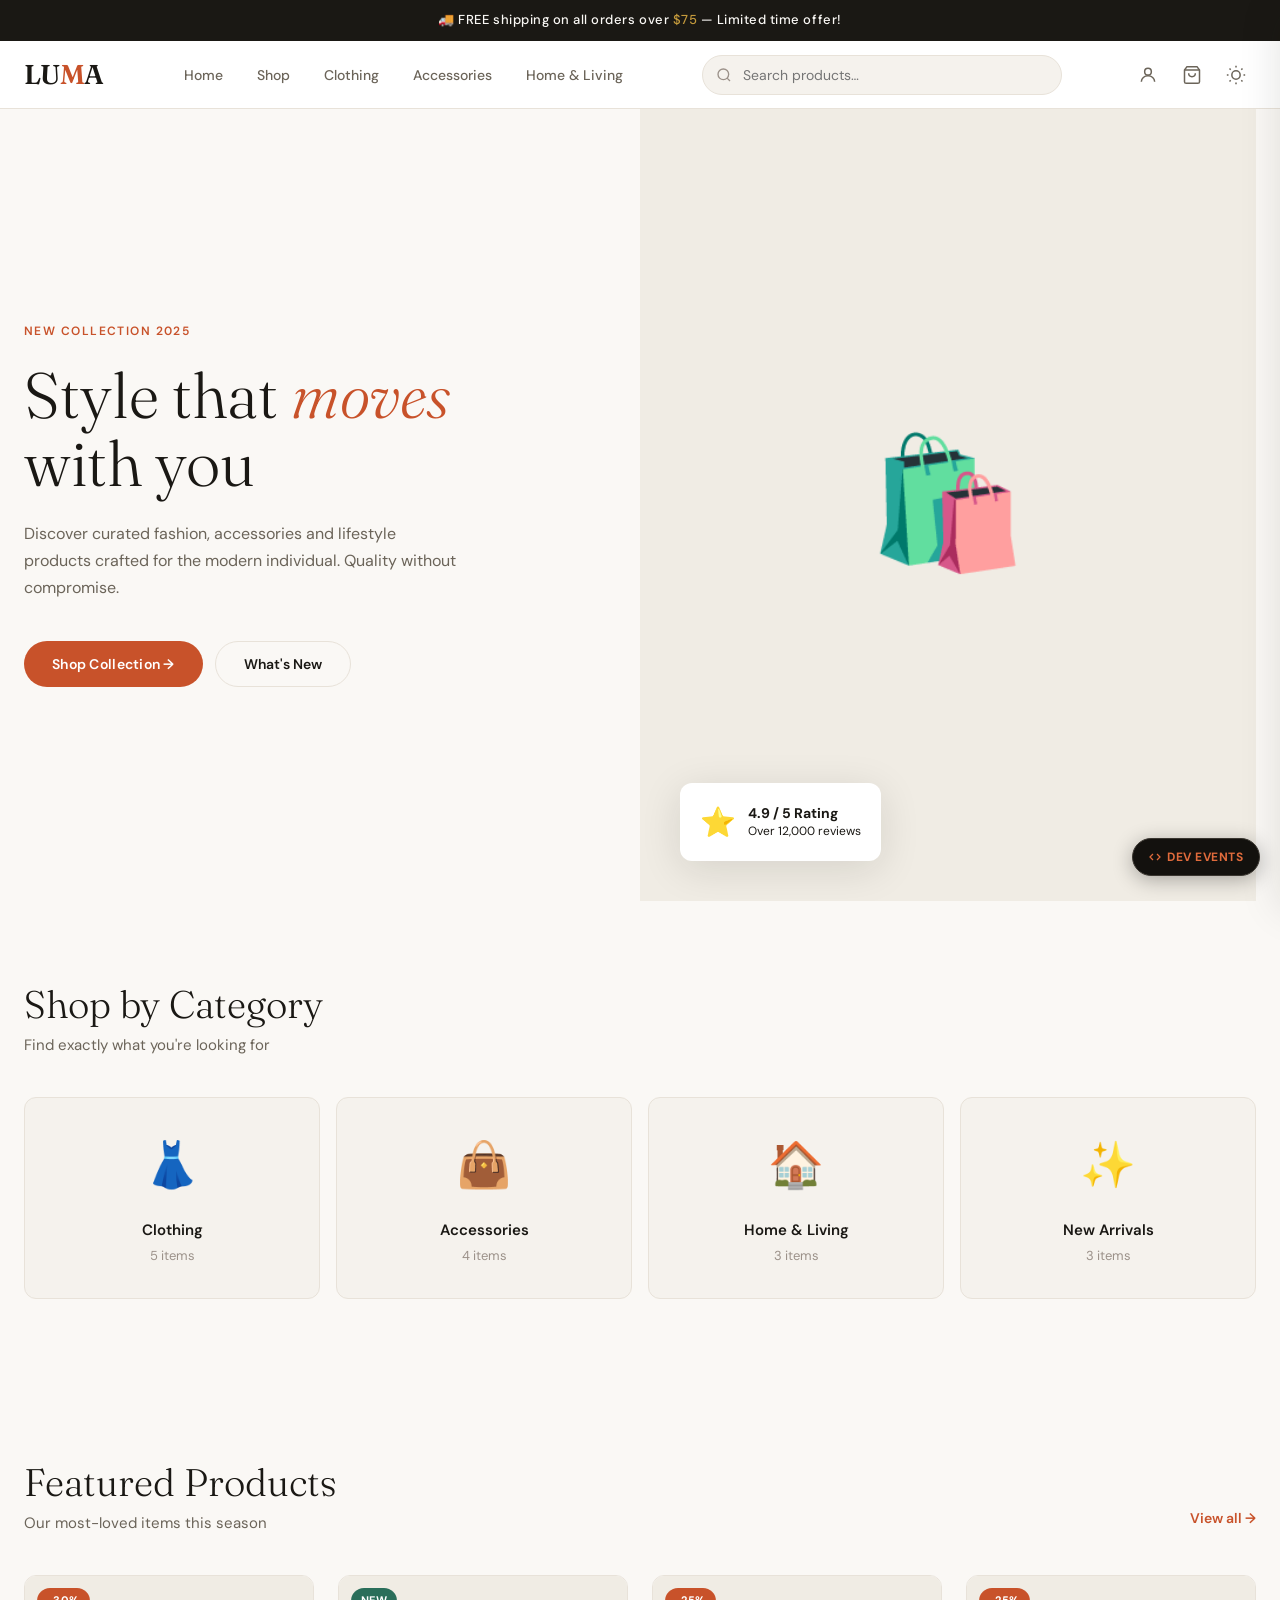
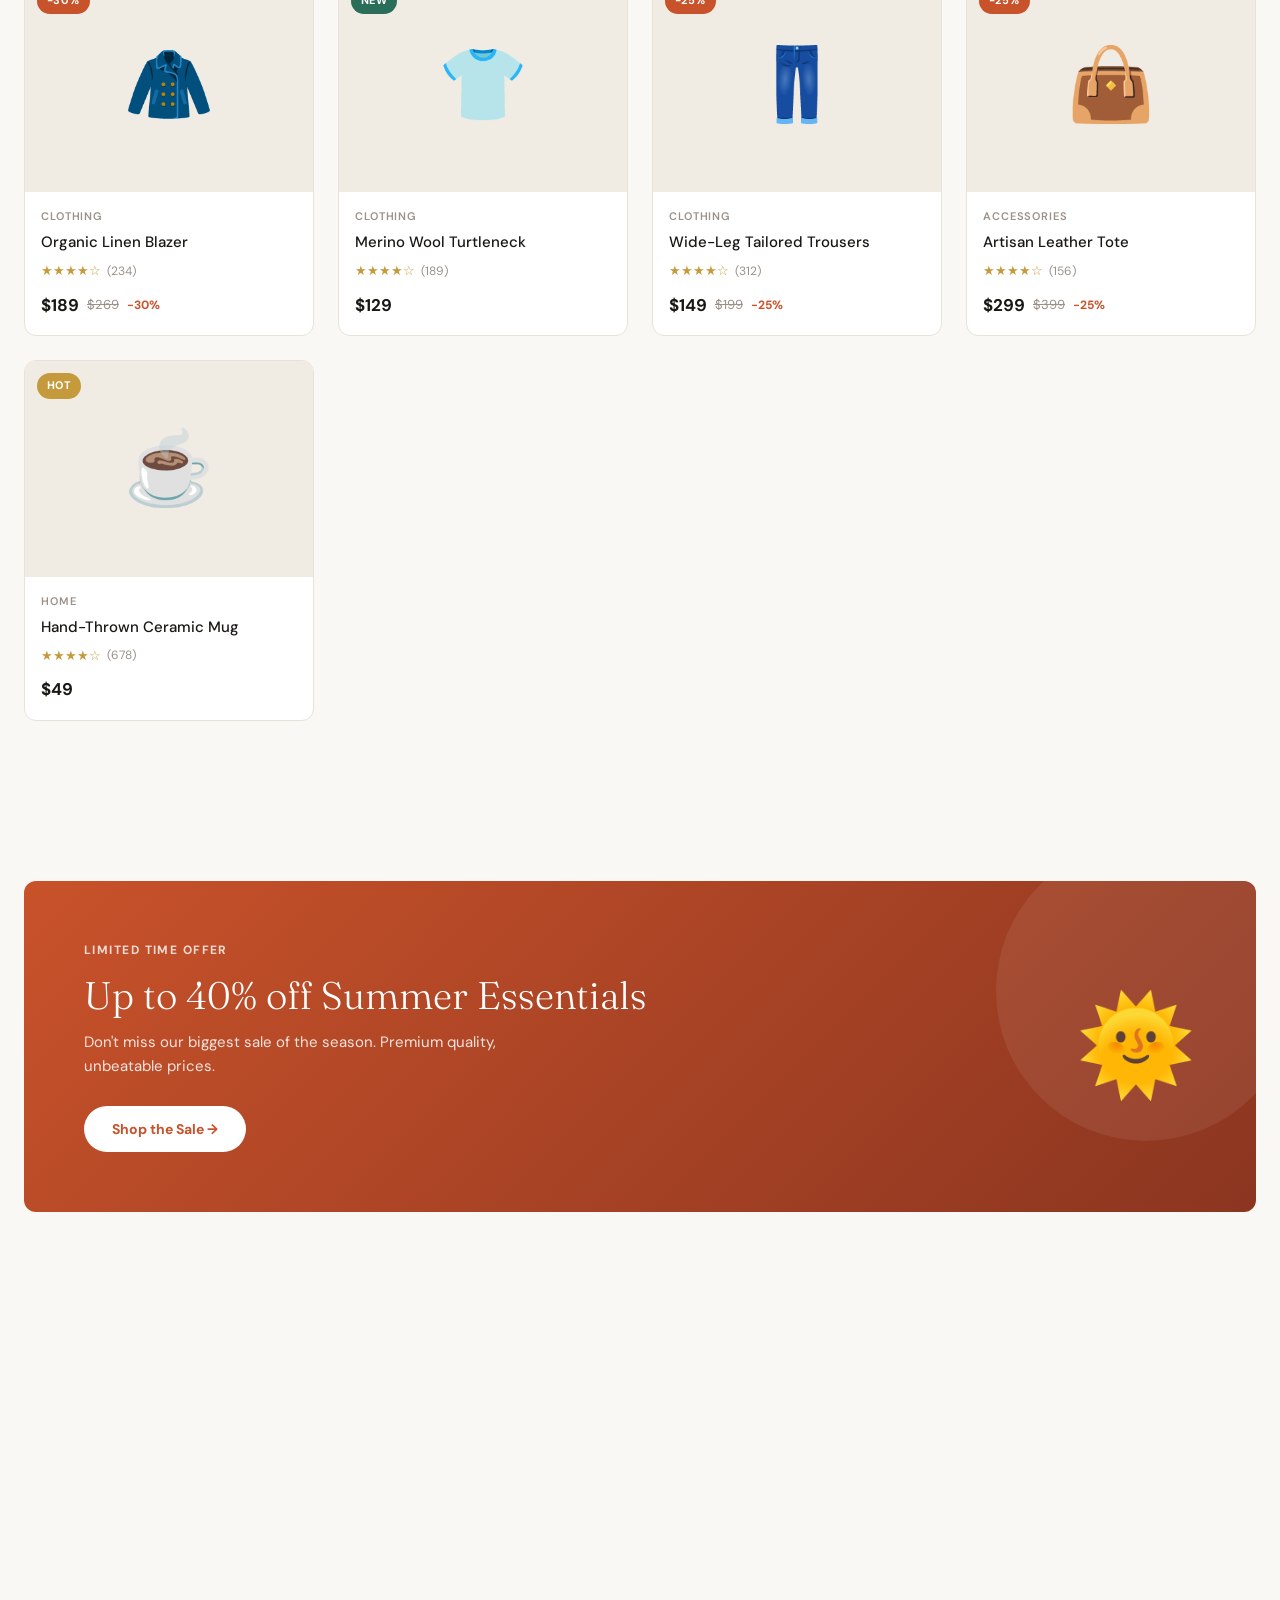
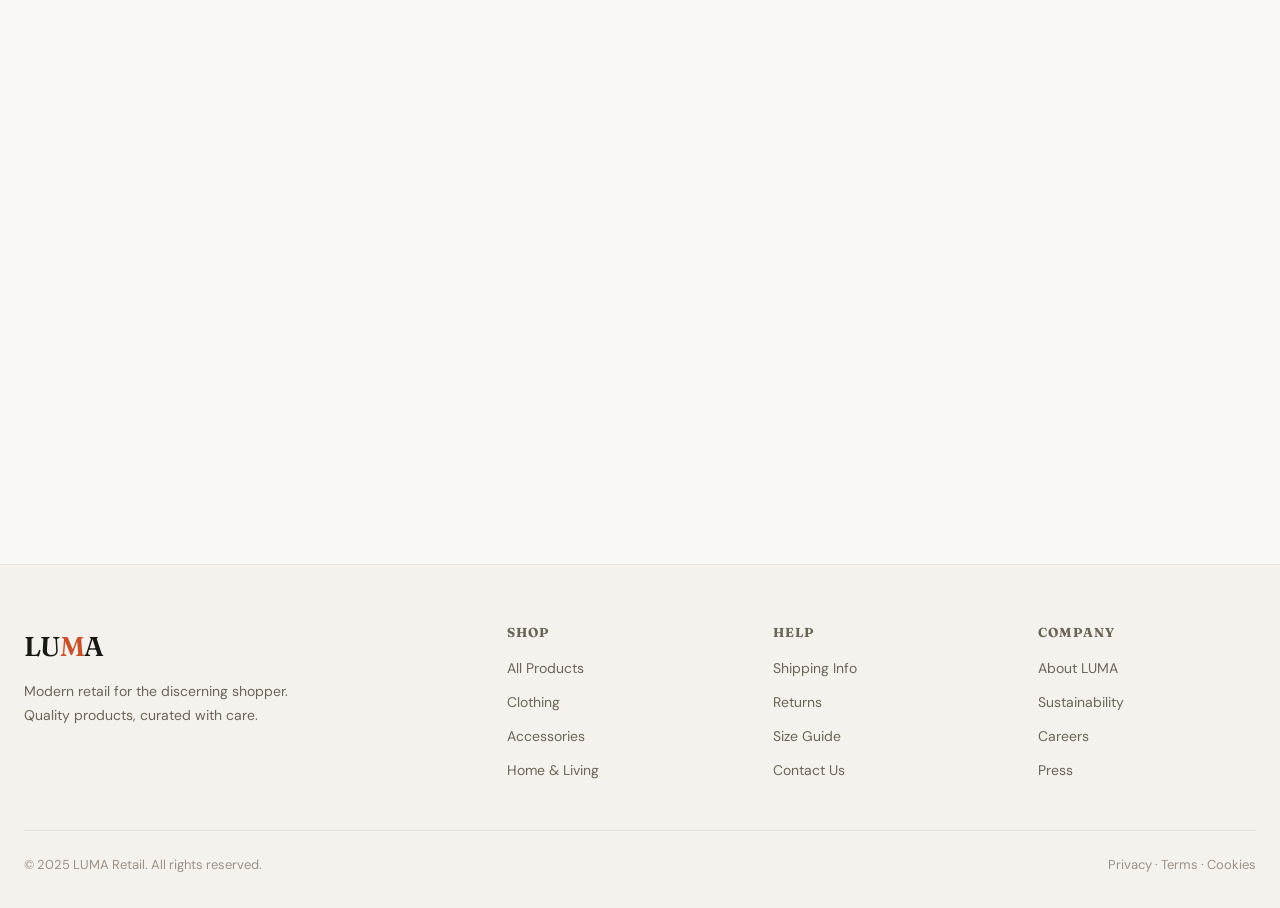
==== commit e0613dea: "Update index.html and add assets" ====
--- a/index.html
+++ b/index.html
@@ -1,2673 +1,388 @@
 <!DOCTYPE html>
 <html lang="en" data-theme="light">
 <head>
-<meta charset="UTF-8"/>
-<meta name="viewport" content="width=device-width, initial-scale=1.0"/>
-<title>LUMA — Modern Retail</title>
-<link rel="preconnect" href="https://fonts.googleapis.com"/>
-<link href="https://fonts.googleapis.com/css2?family=Fraunces:ital,wght@0,300;0,400;0,600;0,700;1,300;1,400&family=DM+Sans:wght@300;400;500;600&display=swap" rel="stylesheet"/>
-
-<!-- Segment Snippet Placeholder -->
-<script>
-  !function(){var i="analytics",analytics=window[i]=window[i]||[];if(!analytics.initialize)if(analytics.invoked)window.console&&console.error&&console.error("Segment snippet included twice.");else{analytics.invoked=!0;analytics.methods=["trackSubmit","trackClick","trackLink","trackForm","pageview","identify","reset","group","track","ready","alias","debug","page","once","off","on","addSourceMiddleware","addIntegrationMiddleware","setAnonymousId","addDestinationMiddleware","register"];analytics.factory=function(e){return function(){if(window[i].initialized)return window[i][e].apply(window[i],arguments);var n=Array.prototype.slice.call(arguments);if(["track","screen","alias","group","page","identify"].indexOf(e)>-1){var c=document.querySelector("link[rel='canonical']");n.push({__t:"bpc",c:c&&c.getAttribute("href")||void 0,p:location.pathname,u:location.href,s:location.search,t:document.title,r:document.referrer})}n.unshift(e);analytics.push(n);return analytics}};for(var n=0;n<analytics.methods.length;n++){var key=analytics.methods[n];analytics[key]=analytics.factory(key)}analytics.load=function(key,n){var t=document.createElement("script");t.type="text/javascript";t.async=!0;t.setAttribute("data-global-segment-analytics-key",i);t.src="https://cdn.segment.com/analytics.js/v1/"+key+"/analytics.min.js";var r=document.getElementsByTagName("script")[0];r.parentNode.insertBefore(t,r);analytics._loadOptions=n};analytics._writeKey="YOUR_SEGMENT_WRITE_KEY";analytics._cdn="https://cdn.segment.com";analytics.SNIPPET_VERSION="5.2.0";
-  /* TO CONFIGURE: Replace YOUR_SEGMENT_WRITE_KEY with your actual Segment write key */
-  /* analytics.load("YOUR_SEGMENT_WRITE_KEY"); */
-  analytics.page();}}();
-</script>
-
-<style>
-/* ============================================================
-   CSS VARIABLES & THEME
-   ============================================================ */
-:root {
-  --bg: #faf8f5;
-  --bg2: #f0ece4;
-  --surface: #ffffff;
-  --surface2: #f5f2ed;
-  --border: #e8e2d9;
-  --text: #1a1814;
-  --text2: #6b6459;
-  --text3: #9b9189;
-  --accent: #c8522a;
-  --accent-hover: #a8431e;
-  --accent-light: #fdf0ea;
-  --accent2: #2a6e5a;
-  --gold: #c49a3c;
-  --shadow: 0 2px 16px rgba(26,24,20,0.08);
-  --shadow-lg: 0 8px 40px rgba(26,24,20,0.12);
-  --radius: 12px;
-  --radius-sm: 8px;
-  --header-h: 68px;
-  --font-display: 'Fraunces', serif;
-  --font-body: 'DM Sans', sans-serif;
-  --transition: 0.22s cubic-bezier(0.4, 0, 0.2, 1);
-}
-
-[data-theme="dark"] {
-  --bg: #13110e;
-  --bg2: #1c1916;
-  --surface: #201e1a;
-  --surface2: #2a2723;
-  --border: #3a3630;
-  --text: #f0ece4;
-  --text2: #a09890;
-  --text3: #706860;
-  --accent: #e06b3c;
-  --accent-hover: #f07848;
-  --accent-light: #2a1a10;
-  --accent2: #3a8e72;
-  --gold: #d4aa4c;
-  --shadow: 0 2px 16px rgba(0,0,0,0.3);
-  --shadow-lg: 0 8px 40px rgba(0,0,0,0.4);
-}
-
-/* ============================================================
-   RESET & BASE
-   ============================================================ */
-*, *::before, *::after { box-sizing: border-box; margin: 0; padding: 0; }
-html { scroll-behavior: smooth; }
-body {
-  font-family: var(--font-body);
-  background: var(--bg);
-  color: var(--text);
-  font-size: 15px;
-  line-height: 1.6;
-  min-height: 100vh;
-  transition: background var(--transition), color var(--transition);
-}
-img { max-width: 100%; display: block; }
-button { cursor: pointer; border: none; background: none; font-family: inherit; }
-input, select, textarea { font-family: inherit; }
-a { text-decoration: none; color: inherit; }
-ul { list-style: none; }
-
-/* ============================================================
-   TYPOGRAPHY
-   ============================================================ */
-.display { font-family: var(--font-display); font-weight: 300; }
-.display-bold { font-family: var(--font-display); font-weight: 600; }
-h1,h2,h3,h4 { font-family: var(--font-display); font-weight: 400; line-height: 1.2; }
-h1 { font-size: clamp(2.2rem, 5vw, 4rem); }
-h2 { font-size: clamp(1.6rem, 3vw, 2.4rem); }
-h3 { font-size: 1.3rem; }
-
-/* ============================================================
-   LAYOUT UTILITIES
-   ============================================================ */
-.container { max-width: 1320px; margin: 0 auto; padding: 0 24px; }
-.grid { display: grid; }
-.flex { display: flex; align-items: center; }
-.hidden { display: none !important; }
-
-/* ============================================================
-   PROMO STRIP
-   ============================================================ */
-#promo-strip {
-  background: var(--text);
-  color: var(--bg);
-  text-align: center;
-  padding: 10px 16px;
-  font-size: 13px;
-  font-weight: 500;
-  letter-spacing: 0.04em;
-  position: relative;
-  z-index: 100;
-}
-#promo-strip span { color: var(--gold); }
-
-/* ============================================================
-   HEADER
-   ============================================================ */
-#site-header {
-  position: sticky;
-  top: 0;
-  z-index: 200;
-  background: var(--surface);
-  border-bottom: 1px solid var(--border);
-  height: var(--header-h);
-  transition: background var(--transition), box-shadow var(--transition);
-}
-#site-header.scrolled { box-shadow: var(--shadow); }
-.header-inner {
-  height: var(--header-h);
-  display: flex;
-  align-items: center;
-  justify-content: space-between;
-  gap: 16px;
-}
-.logo {
-  font-family: var(--font-display);
-  font-size: 1.7rem;
-  font-weight: 600;
-  letter-spacing: -0.02em;
-  color: var(--text);
-  cursor: pointer;
-  flex-shrink: 0;
-}
-.logo span { color: var(--accent); }
-
-.main-nav { display: flex; gap: 6px; }
-.nav-link {
-  padding: 8px 14px;
-  border-radius: var(--radius-sm);
-  font-size: 14px;
-  font-weight: 500;
-  color: var(--text2);
-  transition: color var(--transition), background var(--transition);
-  cursor: pointer;
-}
-.nav-link:hover, .nav-link.active { color: var(--text); background: var(--surface2); }
-
-.header-search {
-  flex: 1;
-  max-width: 360px;
-  position: relative;
-}
-.search-input {
-  width: 100%;
-  padding: 10px 16px 10px 40px;
-  border-radius: 100px;
-  border: 1.5px solid var(--border);
-  background: var(--surface2);
-  color: var(--text);
-  font-size: 14px;
-  outline: none;
-  transition: border-color var(--transition), background var(--transition);
-}
-.search-input:focus { border-color: var(--accent); background: var(--surface); }
-.search-icon {
-  position: absolute;
-  left: 14px;
-  top: 50%;
-  transform: translateY(-50%);
-  color: var(--text3);
-  pointer-events: none;
-}
-.search-results-dropdown {
-  position: absolute;
-  top: calc(100% + 8px);
-  left: 0; right: 0;
-  background: var(--surface);
-  border: 1.5px solid var(--border);
-  border-radius: var(--radius);
-  box-shadow: var(--shadow-lg);
-  max-height: 300px;
-  overflow-y: auto;
-  z-index: 500;
-}
-.search-result-item {
-  display: flex;
-  align-items: center;
-  gap: 12px;
-  padding: 12px 16px;
-  cursor: pointer;
-  transition: background var(--transition);
-}
-.search-result-item:hover { background: var(--surface2); }
-.search-result-thumb {
-  width: 40px; height: 40px;
-  border-radius: 6px;
-  object-fit: cover;
-  background: var(--bg2);
-  display: flex; align-items: center; justify-content: center;
-  font-size: 20px;
-  flex-shrink: 0;
-}
-.search-result-info { flex: 1; }
-.search-result-name { font-size: 13px; font-weight: 500; }
-.search-result-price { font-size: 12px; color: var(--accent); }
-
-.header-actions { display: flex; align-items: center; gap: 4px; }
-.icon-btn {
-  width: 40px; height: 40px;
-  border-radius: 50%;
-  display: flex; align-items: center; justify-content: center;
-  color: var(--text2);
-  transition: background var(--transition), color var(--transition);
-  position: relative;
-}
-.icon-btn:hover { background: var(--surface2); color: var(--text); }
-.cart-badge {
-  position: absolute;
-  top: 4px; right: 4px;
-  background: var(--accent);
-  color: white;
-  width: 18px; height: 18px;
-  border-radius: 50%;
-  font-size: 10px;
-  font-weight: 700;
-  display: flex; align-items: center; justify-content: center;
-  display: none;
-}
-
-/* ============================================================
-   MOBILE MENU TOGGLE
-   ============================================================ */
-.menu-toggle { display: none; }
-
-/* ============================================================
-   HERO
-   ============================================================ */
-#page-home {}
-.hero {
-  min-height: calc(100vh - var(--header-h) - 40px);
-  display: grid;
-  grid-template-columns: 1fr 1fr;
-  gap: 0;
-  overflow: hidden;
-}
-.hero-content {
-  display: flex;
-  flex-direction: column;
-  justify-content: center;
-  padding: 80px 60px 80px 0;
-}
-.hero-eyebrow {
-  font-size: 12px;
-  font-weight: 600;
-  letter-spacing: 0.12em;
-  text-transform: uppercase;
-  color: var(--accent);
-  margin-bottom: 20px;
-}
-.hero-title {
-  font-size: clamp(2.8rem, 5vw, 4.5rem);
-  font-weight: 300;
-  line-height: 1.05;
-  margin-bottom: 24px;
-  font-family: var(--font-display);
-}
-.hero-title em { font-style: italic; color: var(--accent); }
-.hero-desc {
-  font-size: 16px;
-  color: var(--text2);
-  max-width: 440px;
-  margin-bottom: 40px;
-  line-height: 1.7;
-}
-.hero-actions { display: flex; gap: 12px; flex-wrap: wrap; }
-
-.btn-primary {
-  display: inline-flex; align-items: center; gap: 8px;
-  background: var(--accent);
-  color: white;
-  padding: 14px 28px;
-  border-radius: 100px;
-  font-weight: 600;
-  font-size: 14px;
-  transition: background var(--transition), transform var(--transition), box-shadow var(--transition);
-  letter-spacing: 0.02em;
-}
-.btn-primary:hover { background: var(--accent-hover); transform: translateY(-1px); box-shadow: 0 6px 20px rgba(200,82,42,0.35); }
-.btn-primary:active { transform: translateY(0); }
-
-.btn-secondary {
-  display: inline-flex; align-items: center; gap: 8px;
-  background: transparent;
-  color: var(--text);
-  padding: 13px 28px;
-  border-radius: 100px;
-  font-weight: 600;
-  font-size: 14px;
-  border: 1.5px solid var(--border);
-  transition: border-color var(--transition), background var(--transition);
-}
-.btn-secondary:hover { border-color: var(--text); background: var(--surface2); }
-
-.btn-ghost {
-  display: inline-flex; align-items: center; gap: 6px;
-  color: var(--accent);
-  font-weight: 600;
-  font-size: 14px;
-  padding: 8px 0;
-  transition: gap var(--transition);
-}
-.btn-ghost:hover { gap: 10px; }
-
-.hero-visual {
-  position: relative;
-  background: var(--bg2);
-  overflow: hidden;
-  display: flex; align-items: center; justify-content: center;
-}
-.hero-visual-inner {
-  font-size: 8rem;
-  animation: float 4s ease-in-out infinite;
-}
-@keyframes float {
-  0%, 100% { transform: translateY(0); }
-  50% { transform: translateY(-16px); }
-}
-.hero-badge {
-  position: absolute;
-  bottom: 40px; left: 40px;
-  background: var(--surface);
-  border-radius: var(--radius);
-  padding: 16px 20px;
-  box-shadow: var(--shadow-lg);
-  display: flex; align-items: center; gap: 12px;
-}
-.hero-badge-icon { font-size: 1.8rem; }
-.hero-badge-text { font-size: 12px; line-height: 1.4; }
-.hero-badge-text strong { display: block; font-size: 14px; }
-
-/* ============================================================
-   SECTION HEADERS
-   ============================================================ */
-.section-header {
-  display: flex;
-  align-items: flex-end;
-  justify-content: space-between;
-  margin-bottom: 40px;
-  gap: 16px;
-}
-.section-title { font-family: var(--font-display); font-weight: 300; }
-.section-subtitle { color: var(--text2); font-size: 15px; margin-top: 6px; }
-
-section { padding: 80px 0; }
-
-/* ============================================================
-   FEATURED CATEGORIES
-   ============================================================ */
-.categories-grid {
-  display: grid;
-  grid-template-columns: repeat(4, 1fr);
-  gap: 16px;
-}
-.category-card {
-  background: var(--surface2);
-  border-radius: var(--radius);
-  padding: 32px 24px;
-  cursor: pointer;
-  transition: transform var(--transition), box-shadow var(--transition), background var(--transition);
-  text-align: center;
-  border: 1.5px solid var(--border);
-}
-.category-card:hover {
-  transform: translateY(-4px);
-  box-shadow: var(--shadow-lg);
-  background: var(--surface);
-}
-.cat-emoji { font-size: 2.8rem; margin-bottom: 16px; }
-.cat-name { font-weight: 600; font-size: 15px; margin-bottom: 4px; }
-.cat-count { font-size: 13px; color: var(--text3); }
-
-/* ============================================================
-   PRODUCT CARDS & GRIDS
-   ============================================================ */
-.products-grid {
-  display: grid;
-  grid-template-columns: repeat(auto-fill, minmax(260px, 1fr));
-  gap: 24px;
-}
-.product-card {
-  background: var(--surface);
-  border-radius: var(--radius);
-  overflow: hidden;
-  border: 1.5px solid var(--border);
-  transition: transform var(--transition), box-shadow var(--transition);
-  cursor: pointer;
-  position: relative;
-}
-.product-card:hover { transform: translateY(-4px); box-shadow: var(--shadow-lg); }
-.product-card:hover .card-actions { opacity: 1; transform: translateY(0); }
-
-.card-image {
-  aspect-ratio: 4/3;
-  background: var(--bg2);
-  display: flex; align-items: center; justify-content: center;
-  font-size: 4rem;
-  position: relative;
-  overflow: hidden;
-}
-.card-badge {
-  position: absolute;
-  top: 12px; left: 12px;
-  padding: 4px 10px;
-  border-radius: 100px;
-  font-size: 11px;
-  font-weight: 700;
-  letter-spacing: 0.04em;
-  text-transform: uppercase;
-}
-.badge-sale { background: var(--accent); color: white; }
-.badge-new { background: var(--accent2); color: white; }
-.badge-hot { background: var(--gold); color: white; }
-
-.card-actions {
-  position: absolute;
-  bottom: 0; left: 0; right: 0;
-  padding: 12px;
-  opacity: 0;
-  transform: translateY(8px);
-  transition: opacity var(--transition), transform var(--transition);
-  display: flex; gap: 8px;
-}
-.card-add-btn {
-  flex: 1;
-  background: var(--accent);
-  color: white;
-  padding: 10px;
-  border-radius: var(--radius-sm);
-  font-size: 13px;
-  font-weight: 600;
-  transition: background var(--transition);
-  text-align: center;
-}
-.card-add-btn:hover { background: var(--accent-hover); }
-.card-wishlist-btn {
-  width: 38px; height: 38px;
-  background: var(--surface);
-  border-radius: var(--radius-sm);
-  display: flex; align-items: center; justify-content: center;
-  font-size: 16px;
-  border: 1.5px solid var(--border);
-  transition: background var(--transition);
-}
-.card-wishlist-btn:hover { background: var(--surface2); }
-
-.card-body { padding: 16px; }
-.card-category { font-size: 11px; text-transform: uppercase; letter-spacing: 0.08em; color: var(--text3); margin-bottom: 6px; font-weight: 600; }
-.card-title { font-size: 15px; font-weight: 500; margin-bottom: 8px; line-height: 1.4; }
-.card-rating { display: flex; align-items: center; gap: 6px; margin-bottom: 10px; }
-.stars { color: var(--gold); font-size: 13px; }
-.rating-count { font-size: 12px; color: var(--text3); }
-.card-price { display: flex; align-items: center; gap: 8px; }
-.price-current { font-weight: 700; font-size: 17px; color: var(--text); }
-.price-original { font-size: 13px; color: var(--text3); text-decoration: line-through; }
-.price-discount { font-size: 12px; font-weight: 700; color: var(--accent); }
-
-/* ============================================================
-   PROMOTIONAL BANNER
-   ============================================================ */
-.promo-banner {
-  background: linear-gradient(135deg, var(--accent) 0%, #8b3520 100%);
-  border-radius: var(--radius);
-  padding: 60px;
-  color: white;
-  display: grid;
-  grid-template-columns: 1fr auto;
-  align-items: center;
-  gap: 40px;
-  overflow: hidden;
-  position: relative;
-}
-.promo-banner::after {
-  content: '';
-  position: absolute;
-  right: -40px; top: -40px;
-  width: 300px; height: 300px;
-  border-radius: 50%;
-  background: rgba(255,255,255,0.07);
-}
-.promo-eyebrow { font-size: 12px; font-weight: 700; letter-spacing: 0.12em; text-transform: uppercase; opacity: 0.8; margin-bottom: 12px; }
-.promo-title { font-family: var(--font-display); font-size: clamp(1.8rem, 3vw, 2.8rem); font-weight: 300; margin-bottom: 12px; }
-.promo-desc { opacity: 0.85; max-width: 480px; font-size: 15px; margin-bottom: 28px; }
-.btn-white {
-  background: white;
-  color: var(--accent);
-  padding: 14px 28px;
-  border-radius: 100px;
-  font-weight: 700;
-  font-size: 14px;
-  display: inline-flex; align-items: center; gap: 8px;
-  transition: transform var(--transition), box-shadow var(--transition);
-}
-.btn-white:hover { transform: translateY(-2px); box-shadow: 0 6px 20px rgba(0,0,0,0.2); }
-.promo-visual { font-size: 6rem; position: relative; z-index: 1; }
-
-/* ============================================================
-   PRODUCT LISTING PAGE
-   ============================================================ */
-#page-listing .listing-layout {
-  display: grid;
-  grid-template-columns: 260px 1fr;
-  gap: 32px;
-  align-items: start;
-}
-.filters-sidebar {
-  background: var(--surface);
-  border: 1.5px solid var(--border);
-  border-radius: var(--radius);
-  padding: 24px;
-  position: sticky;
-  top: calc(var(--header-h) + 24px);
-}
-.filter-section { margin-bottom: 28px; }
-.filter-section:last-child { margin-bottom: 0; }
-.filter-title {
-  font-size: 13px;
-  font-weight: 700;
-  text-transform: uppercase;
-  letter-spacing: 0.08em;
-  color: var(--text2);
-  margin-bottom: 14px;
-}
-.filter-option {
-  display: flex;
-  align-items: center;
-  gap: 10px;
-  padding: 6px 0;
-  cursor: pointer;
-  font-size: 14px;
-  transition: color var(--transition);
-}
-.filter-option:hover { color: var(--accent); }
-.filter-option input[type="checkbox"] { accent-color: var(--accent); width: 16px; height: 16px; }
-
-.price-range-inputs { display: flex; align-items: center; gap: 8px; }
-.price-input {
-  width: 80px;
-  padding: 8px 10px;
-  border: 1.5px solid var(--border);
-  border-radius: var(--radius-sm);
-  background: var(--surface2);
-  color: var(--text);
-  font-size: 13px;
-  outline: none;
-}
-.price-input:focus { border-color: var(--accent); }
-
-.listing-header {
-  display: flex;
-  align-items: center;
-  justify-content: space-between;
-  margin-bottom: 24px;
-  flex-wrap: wrap;
-  gap: 12px;
-}
-.listing-count { font-size: 14px; color: var(--text2); }
-.sort-select {
-  padding: 8px 14px;
-  border: 1.5px solid var(--border);
-  border-radius: var(--radius-sm);
-  background: var(--surface);
-  color: var(--text);
-  font-size: 14px;
-  outline: none;
-  cursor: pointer;
-}
-
-.pagination {
-  display: flex;
-  justify-content: center;
-  align-items: center;
-  gap: 8px;
-  margin-top: 48px;
-}
-.page-btn {
-  width: 40px; height: 40px;
-  border-radius: var(--radius-sm);
-  border: 1.5px solid var(--border);
-  display: flex; align-items: center; justify-content: center;
-  font-size: 14px;
-  font-weight: 500;
-  cursor: pointer;
-  transition: background var(--transition), border-color var(--transition), color var(--transition);
-  background: var(--surface);
-  color: var(--text);
-}
-.page-btn:hover, .page-btn.active { background: var(--accent); border-color: var(--accent); color: white; }
-
-/* ============================================================
-   PRODUCT DETAIL PAGE
-   ============================================================ */
-.product-detail {
-  display: grid;
-  grid-template-columns: 1fr 1fr;
-  gap: 64px;
-  align-items: start;
-}
-.product-gallery { position: sticky; top: calc(var(--header-h) + 24px); }
-.gallery-main {
-  aspect-ratio: 1;
-  background: var(--bg2);
-  border-radius: var(--radius);
-  display: flex; align-items: center; justify-content: center;
-  font-size: 8rem;
-  margin-bottom: 16px;
-  border: 1.5px solid var(--border);
-  overflow: hidden;
-}
-.gallery-thumbs { display: flex; gap: 10px; }
-.gallery-thumb {
-  width: 70px; height: 70px;
-  background: var(--bg2);
-  border-radius: var(--radius-sm);
-  display: flex; align-items: center; justify-content: center;
-  font-size: 1.8rem;
-  border: 2px solid var(--border);
-  cursor: pointer;
-  transition: border-color var(--transition);
-}
-.gallery-thumb.active { border-color: var(--accent); }
-
-.product-info {}
-.product-breadcrumb { font-size: 13px; color: var(--text3); margin-bottom: 16px; }
-.product-breadcrumb span { cursor: pointer; transition: color var(--transition); }
-.product-breadcrumb span:hover { color: var(--accent); }
-
-.product-title-main { font-size: clamp(1.6rem, 3vw, 2.4rem); font-weight: 400; margin-bottom: 8px; font-family: var(--font-display); line-height: 1.2; }
-.product-sku { font-size: 12px; color: var(--text3); margin-bottom: 16px; }
-.product-rating-row { display: flex; align-items: center; gap: 12px; margin-bottom: 20px; }
-.review-count-link { font-size: 13px; color: var(--accent); cursor: pointer; }
-
-.product-price-block { margin-bottom: 24px; }
-.price-main { font-size: 2rem; font-weight: 700; }
-.price-was { font-size: 14px; color: var(--text3); text-decoration: line-through; margin-left: 10px; }
-.price-save { font-size: 13px; font-weight: 700; color: var(--accent); margin-left: 8px; background: var(--accent-light); padding: 3px 10px; border-radius: 100px; }
-
-.option-group { margin-bottom: 20px; }
-.option-label { font-size: 13px; font-weight: 600; text-transform: uppercase; letter-spacing: 0.06em; color: var(--text2); margin-bottom: 10px; display: flex; gap: 8px; }
-.option-label span { color: var(--text); font-weight: 700; }
-.option-swatches { display: flex; gap: 8px; flex-wrap: wrap; }
-.color-swatch {
-  width: 32px; height: 32px;
-  border-radius: 50%;
-  border: 3px solid transparent;
-  cursor: pointer;
-  transition: border-color var(--transition), transform var(--transition);
-  outline: 2px solid transparent;
-  outline-offset: 2px;
-}
-.color-swatch:hover { transform: scale(1.1); }
-.color-swatch.active { border-color: var(--surface); outline-color: var(--accent); }
-
-.size-btn {
-  padding: 8px 16px;
-  border-radius: var(--radius-sm);
-  border: 1.5px solid var(--border);
-  font-size: 13px;
-  font-weight: 600;
-  cursor: pointer;
-  transition: border-color var(--transition), background var(--transition), color var(--transition);
-  background: var(--surface);
-  color: var(--text);
-}
-.size-btn:hover { border-color: var(--accent); }
-.size-btn.active { border-color: var(--accent); background: var(--accent); color: white; }
-
-.qty-control {
-  display: flex;
-  align-items: center;
-  gap: 0;
-  border: 1.5px solid var(--border);
-  border-radius: var(--radius-sm);
-  overflow: hidden;
-  width: fit-content;
-}
-.qty-btn {
-  width: 40px; height: 40px;
-  display: flex; align-items: center; justify-content: center;
-  background: var(--surface2);
-  color: var(--text);
-  font-size: 18px;
-  font-weight: 300;
-  transition: background var(--transition);
-}
-.qty-btn:hover { background: var(--border); }
-.qty-display {
-  width: 50px;
-  text-align: center;
-  font-weight: 600;
-  font-size: 15px;
-  border-left: 1.5px solid var(--border);
-  border-right: 1.5px solid var(--border);
-  height: 40px;
-  line-height: 40px;
-}
-
-.product-cta-row {
-  display: flex;
-  gap: 12px;
-  margin-bottom: 24px;
-}
-.btn-add-cart {
-  flex: 1;
-  background: var(--accent);
-  color: white;
-  padding: 15px 24px;
-  border-radius: 100px;
-  font-weight: 700;
-  font-size: 15px;
-  transition: background var(--transition), transform var(--transition);
-}
-.btn-add-cart:hover { background: var(--accent-hover); transform: translateY(-1px); }
-.btn-wishlist {
-  width: 50px; height: 50px;
-  border-radius: 50%;
-  border: 1.5px solid var(--border);
-  display: flex; align-items: center; justify-content: center;
-  font-size: 20px;
-  transition: background var(--transition), border-color var(--transition);
-  background: var(--surface);
-}
-.btn-wishlist:hover { background: var(--surface2); border-color: var(--accent); }
-
-.product-meta { display: flex; flex-direction: column; gap: 8px; margin-bottom: 28px; }
-.meta-row { display: flex; align-items: center; gap: 10px; font-size: 13px; color: var(--text2); }
-.meta-icon { font-size: 16px; }
-
-.trust-badges {
-  display: flex;
-  gap: 16px;
-  flex-wrap: wrap;
-  padding: 20px;
-  background: var(--surface2);
-  border-radius: var(--radius);
-  margin-bottom: 28px;
-}
-.trust-badge { display: flex; align-items: center; gap: 8px; font-size: 12px; font-weight: 600; }
-.trust-badge span { font-size: 20px; }
-
-/* ============================================================
-   REVIEWS SECTION
-   ============================================================ */
-.reviews-section { padding: 48px 0; border-top: 1.5px solid var(--border); }
-.reviews-summary {
-  display: flex;
-  gap: 40px;
-  margin-bottom: 32px;
-  align-items: center;
-}
-.rating-big { text-align: center; }
-.rating-number { font-size: 3.5rem; font-weight: 700; font-family: var(--font-display); line-height: 1; }
-.rating-stars-big { font-size: 1.4rem; color: var(--gold); }
-.rating-total { font-size: 13px; color: var(--text3); }
-.review-card {
-  background: var(--surface2);
-  border-radius: var(--radius);
-  padding: 20px;
-  margin-bottom: 16px;
-}
-.review-header { display: flex; justify-content: space-between; align-items: flex-start; margin-bottom: 10px; }
-.reviewer-name { font-weight: 600; font-size: 14px; }
-.review-date { font-size: 12px; color: var(--text3); }
-.review-text { font-size: 14px; color: var(--text2); line-height: 1.6; }
-
-/* ============================================================
-   MINI CART DRAWER
-   ============================================================ */
-.cart-overlay {
-  position: fixed;
-  inset: 0;
-  background: rgba(0,0,0,0.4);
-  z-index: 990;
-  opacity: 0;
-  pointer-events: none;
-  transition: opacity var(--transition);
-  backdrop-filter: blur(2px);
-}
-.cart-overlay.open { opacity: 1; pointer-events: all; }
-
-.cart-drawer {
-  position: fixed;
-  top: 0; right: 0; bottom: 0;
-  width: min(420px, 100vw);
-  background: var(--surface);
-  z-index: 1000;
-  display: flex;
-  flex-direction: column;
-  transform: translateX(100%);
-  transition: transform 0.3s cubic-bezier(0.4, 0, 0.2, 1);
-  box-shadow: var(--shadow-lg);
-}
-.cart-drawer.open { transform: translateX(0); }
-
-.cart-drawer-header {
-  padding: 24px;
-  border-bottom: 1.5px solid var(--border);
-  display: flex;
-  align-items: center;
-  justify-content: space-between;
-  flex-shrink: 0;
-}
-.cart-drawer-title { font-size: 1.1rem; font-weight: 600; }
-.cart-close-btn { font-size: 22px; color: var(--text2); width: 36px; height: 36px; border-radius: 50%; display: flex; align-items: center; justify-content: center; transition: background var(--transition); }
-.cart-close-btn:hover { background: var(--surface2); }
-
-.cart-items { flex: 1; overflow-y: auto; padding: 16px 24px; }
-.cart-empty {
-  display: flex;
-  flex-direction: column;
-  align-items: center;
-  justify-content: center;
-  height: 100%;
-  text-align: center;
-  color: var(--text2);
-}
-.cart-empty-icon { font-size: 4rem; margin-bottom: 16px; opacity: 0.4; }
-.cart-empty p { font-size: 15px; margin-bottom: 20px; }
-
-.cart-item {
-  display: flex;
-  gap: 16px;
-  padding: 16px 0;
-  border-bottom: 1.5px solid var(--border);
-}
-.cart-item:last-child { border-bottom: none; }
-.cart-item-thumb {
-  width: 72px; height: 72px;
-  background: var(--bg2);
-  border-radius: var(--radius-sm);
-  flex-shrink: 0;
-  display: flex; align-items: center; justify-content: center;
-  font-size: 2rem;
-  border: 1.5px solid var(--border);
-}
-.cart-item-info { flex: 1; }
-.cart-item-name { font-size: 14px; font-weight: 500; margin-bottom: 4px; line-height: 1.3; }
-.cart-item-variant { font-size: 12px; color: var(--text3); margin-bottom: 8px; }
-.cart-item-controls { display: flex; align-items: center; justify-content: space-between; }
-.cart-item-price { font-weight: 700; font-size: 15px; }
-.cart-item-remove { font-size: 12px; color: var(--text3); cursor: pointer; transition: color var(--transition); }
-.cart-item-remove:hover { color: var(--accent); }
-.cart-item-qty { display: flex; align-items: center; gap: 8px; font-size: 13px; }
-.qty-mini-btn { width: 24px; height: 24px; border-radius: 50%; background: var(--surface2); border: 1.5px solid var(--border); display: flex; align-items: center; justify-content: center; font-size: 14px; font-weight: 500; transition: background var(--transition); }
-.qty-mini-btn:hover { background: var(--border); }
-
-.cart-footer { padding: 20px 24px; border-top: 1.5px solid var(--border); flex-shrink: 0; }
-.coupon-row {
-  display: flex;
-  gap: 8px;
-  margin-bottom: 16px;
-}
-.coupon-input {
-  flex: 1;
-  padding: 10px 14px;
-  border: 1.5px solid var(--border);
-  border-radius: var(--radius-sm);
-  background: var(--surface2);
-  color: var(--text);
-  font-size: 13px;
-  outline: none;
-}
-.coupon-input:focus { border-color: var(--accent); }
-.btn-coupon {
-  padding: 10px 16px;
-  border-radius: var(--radius-sm);
-  background: var(--surface2);
-  border: 1.5px solid var(--border);
-  font-size: 13px;
-  font-weight: 600;
-  transition: background var(--transition);
-}
-.btn-coupon:hover { background: var(--border); }
-
-.price-summary { font-size: 14px; }
-.summary-row { display: flex; justify-content: space-between; padding: 5px 0; color: var(--text2); }
-.summary-row.total { color: var(--text); font-weight: 700; font-size: 16px; border-top: 1.5px solid var(--border); padding-top: 12px; margin-top: 8px; }
-.summary-row .free { color: var(--accent2); font-weight: 600; }
-.btn-checkout {
-  width: 100%;
-  background: var(--accent);
-  color: white;
-  padding: 15px;
-  border-radius: 100px;
-  font-weight: 700;
-  font-size: 15px;
-  margin-top: 16px;
-  transition: background var(--transition);
-  text-align: center;
-}
-.btn-checkout:hover { background: var(--accent-hover); }
-
-/* ============================================================
-   CART PAGE
-   ============================================================ */
-#page-cart .cart-page-layout {
-  display: grid;
-  grid-template-columns: 1fr 380px;
-  gap: 32px;
-  align-items: start;
-}
-.cart-table-header {
-  display: grid;
-  grid-template-columns: 1fr 120px 120px 80px;
-  gap: 16px;
-  padding: 12px 16px;
-  font-size: 12px;
-  font-weight: 700;
-  text-transform: uppercase;
-  letter-spacing: 0.06em;
-  color: var(--text3);
-  border-bottom: 2px solid var(--border);
-}
-.cart-table-row {
-  display: grid;
-  grid-template-columns: 1fr 120px 120px 80px;
-  gap: 16px;
-  padding: 20px 16px;
-  border-bottom: 1.5px solid var(--border);
-  align-items: center;
-}
-.cart-product-info { display: flex; align-items: center; gap: 16px; }
-.cart-product-thumb { width: 80px; height: 80px; background: var(--bg2); border-radius: var(--radius-sm); display: flex; align-items: center; justify-content: center; font-size: 2.2rem; border: 1.5px solid var(--border); flex-shrink: 0; }
-.cart-product-name { font-weight: 500; font-size: 14px; margin-bottom: 4px; }
-.cart-product-variant { font-size: 12px; color: var(--text3); }
-
-.order-summary-card {
-  background: var(--surface);
-  border: 1.5px solid var(--border);
-  border-radius: var(--radius);
-  padding: 28px;
-  position: sticky;
-  top: calc(var(--header-h) + 24px);
-}
-.order-summary-title { font-size: 1.1rem; font-weight: 600; margin-bottom: 20px; }
-
-/* ============================================================
-   CHECKOUT
-   ============================================================ */
-#page-checkout {
-  background: var(--bg);
-}
-.checkout-layout {
-  display: grid;
-  grid-template-columns: 1fr 400px;
-  gap: 48px;
-  align-items: start;
-}
-.checkout-steps {
-  display: flex;
-  gap: 0;
-  margin-bottom: 40px;
-  border-bottom: 2px solid var(--border);
-}
-.checkout-step-tab {
-  padding: 14px 20px;
-  font-size: 13px;
-  font-weight: 600;
-  color: var(--text3);
-  border-bottom: 2px solid transparent;
-  margin-bottom: -2px;
-  display: flex;
-  align-items: center;
-  gap: 8px;
-  transition: color var(--transition), border-color var(--transition);
-}
-.checkout-step-tab.active { color: var(--accent); border-color: var(--accent); }
-.checkout-step-tab.done { color: var(--accent2); }
-.step-num {
-  width: 22px; height: 22px;
-  border-radius: 50%;
-  background: var(--surface2);
-  border: 2px solid currentColor;
-  display: flex; align-items: center; justify-content: center;
-  font-size: 10px;
-  font-weight: 800;
-}
-
-.checkout-form-group { margin-bottom: 20px; }
-.checkout-label { display: block; font-size: 13px; font-weight: 600; color: var(--text2); margin-bottom: 8px; }
-.checkout-input {
-  width: 100%;
-  padding: 12px 16px;
-  border: 1.5px solid var(--border);
-  border-radius: var(--radius-sm);
-  background: var(--surface2);
-  color: var(--text);
-  font-size: 14px;
-  outline: none;
-  transition: border-color var(--transition);
-}
-.checkout-input:focus { border-color: var(--accent); background: var(--surface); }
-.checkout-input.error { border-color: #e53e3e; }
-.input-grid-2 { display: grid; grid-template-columns: 1fr 1fr; gap: 16px; }
-
-.shipping-methods { display: flex; flex-direction: column; gap: 12px; margin-top: 16px; }
-.shipping-method {
-  display: flex;
-  align-items: center;
-  gap: 16px;
-  padding: 16px;
-  border: 1.5px solid var(--border);
-  border-radius: var(--radius-sm);
-  cursor: pointer;
-  transition: border-color var(--transition), background var(--transition);
-}
-.shipping-method:hover, .shipping-method.selected { border-color: var(--accent); background: var(--accent-light); }
-.shipping-method-info { flex: 1; }
-.shipping-method-name { font-weight: 600; font-size: 14px; }
-.shipping-method-time { font-size: 12px; color: var(--text3); }
-.shipping-method-price { font-weight: 700; font-size: 15px; }
-
-.payment-methods { display: flex; flex-direction: column; gap: 12px; margin-top: 16px; }
-.payment-method {
-  display: flex;
-  align-items: center;
-  gap: 16px;
-  padding: 16px;
-  border: 1.5px solid var(--border);
-  border-radius: var(--radius-sm);
-  cursor: pointer;
-  transition: border-color var(--transition), background var(--transition);
-}
-.payment-method:hover, .payment-method.selected { border-color: var(--accent); background: var(--accent-light); }
-.payment-method-icon { font-size: 1.8rem; }
-.payment-method-name { font-weight: 600; font-size: 14px; }
-
-.checkout-order-summary { background: var(--surface); border: 1.5px solid var(--border); border-radius: var(--radius); padding: 28px; position: sticky; top: calc(var(--header-h) + 24px); }
-
-/* ============================================================
-   ORDER CONFIRMATION
-   ============================================================ */
-#page-confirmation {
-  display: flex;
-  flex-direction: column;
-  align-items: center;
-  justify-content: center;
-  min-height: calc(100vh - var(--header-h) - 40px);
-  text-align: center;
-  padding: 60px 24px;
-}
-.confirmation-icon { font-size: 5rem; margin-bottom: 24px; animation: pop 0.5s cubic-bezier(0.34, 1.56, 0.64, 1); }
-@keyframes pop { from { transform: scale(0); } to { transform: scale(1); } }
-.confirmation-title { font-family: var(--font-display); font-size: 2.5rem; font-weight: 300; margin-bottom: 12px; }
-.confirmation-subtitle { color: var(--text2); font-size: 16px; margin-bottom: 8px; }
-.order-id-display { font-size: 13px; color: var(--text3); margin-bottom: 40px; }
-.order-id-display strong { color: var(--accent); }
-.confirmation-items {
-  background: var(--surface);
-  border: 1.5px solid var(--border);
-  border-radius: var(--radius);
-  padding: 24px;
-  width: 100%;
-  max-width: 520px;
-  text-align: left;
-  margin-bottom: 32px;
-}
-.confirmation-item { display: flex; align-items: center; gap: 14px; padding: 10px 0; border-bottom: 1px solid var(--border); }
-.confirmation-item:last-child { border-bottom: none; }
-.conf-item-thumb { font-size: 1.8rem; width: 48px; height: 48px; background: var(--bg2); border-radius: 8px; display: flex; align-items: center; justify-content: center; flex-shrink: 0; }
-.conf-item-name { font-size: 14px; font-weight: 500; }
-.conf-item-detail { font-size: 12px; color: var(--text3); }
-.conf-item-price { font-weight: 700; margin-left: auto; }
-.confirmation-total { font-size: 1.1rem; font-weight: 700; padding-top: 16px; display: flex; justify-content: space-between; }
-
-/* ============================================================
-   FOOTER
-   ============================================================ */
-#site-footer {
-  background: var(--surface2);
-  border-top: 1.5px solid var(--border);
-  padding: 60px 0 32px;
-  margin-top: 80px;
-}
-.footer-grid {
-  display: grid;
-  grid-template-columns: 2fr 1fr 1fr 1fr;
-  gap: 48px;
-  margin-bottom: 48px;
-}
-.footer-brand p { color: var(--text2); font-size: 14px; line-height: 1.7; margin-top: 12px; max-width: 280px; }
-.footer-col h4 { font-size: 13px; font-weight: 700; text-transform: uppercase; letter-spacing: 0.08em; color: var(--text2); margin-bottom: 16px; }
-.footer-col ul { display: flex; flex-direction: column; gap: 10px; }
-.footer-col a { font-size: 14px; color: var(--text2); transition: color var(--transition); }
-.footer-col a:hover { color: var(--accent); }
-.footer-bottom { display: flex; align-items: center; justify-content: space-between; padding-top: 24px; border-top: 1.5px solid var(--border); font-size: 13px; color: var(--text3); }
-
-/* ============================================================
-   DEVELOPER PANEL
-   ============================================================ */
-#dev-panel {
-  position: fixed;
-  bottom: 80px; right: 20px;
-  width: 380px;
-  max-height: 400px;
-  background: #1a1814;
-  color: #e0d8cc;
-  border-radius: var(--radius);
-  font-family: 'Courier New', monospace;
-  font-size: 11px;
-  z-index: 9999;
-  border: 1.5px solid #3a3630;
-  overflow: hidden;
-  display: flex;
-  flex-direction: column;
-  transform: translateY(20px);
-  opacity: 0;
-  pointer-events: none;
-  transition: opacity var(--transition), transform var(--transition);
-  box-shadow: 0 16px 48px rgba(0,0,0,0.5);
-}
-#dev-panel.open { opacity: 1; pointer-events: all; transform: translateY(0); }
-.dev-panel-header { padding: 12px 16px; background: #13110e; display: flex; justify-content: space-between; align-items: center; flex-shrink: 0; border-bottom: 1px solid #3a3630; }
-.dev-panel-title { font-weight: 700; color: #e06b3c; font-family: var(--font-body); font-size: 12px; letter-spacing: 0.04em; }
-.dev-close { color: #6b6459; cursor: pointer; font-size: 14px; transition: color 0.15s; }
-.dev-close:hover { color: #e0d8cc; }
-.dev-events { flex: 1; overflow-y: auto; padding: 8px; }
-.dev-event { padding: 8px 10px; margin-bottom: 6px; background: #201e1a; border-radius: 6px; border-left: 3px solid #e06b3c; }
-.dev-event-name { color: #e06b3c; font-weight: 700; margin-bottom: 4px; }
-.dev-event-data { color: #a09890; white-space: pre-wrap; word-break: break-all; }
-
-#dev-toggle {
-  position: fixed;
-  bottom: 24px;
-  right: 20px;
-  background: #13110e;
-  color: #e06b3c;
-  padding: 10px 16px;
-  border-radius: 100px;
-  font-size: 12px;
-  font-weight: 700;
-  font-family: var(--font-body);
-  z-index: 9998;
-  border: 1.5px solid #3a3630;
-  cursor: pointer;
-  display: flex;
-  align-items: center;
-  gap: 6px;
-  letter-spacing: 0.04em;
-  transition: background 0.15s, box-shadow 0.15s;
-  box-shadow: 0 4px 20px rgba(0,0,0,0.3);
-}
-#dev-toggle:hover { background: #201e1a; box-shadow: 0 6px 24px rgba(0,0,0,0.4); }
-
-/* ============================================================
-   RELATED PRODUCTS CAROUSEL
-   ============================================================ */
-.carousel-wrapper { position: relative; overflow: hidden; }
-.carousel-track { display: flex; gap: 20px; transition: transform 0.4s cubic-bezier(0.4, 0, 0.2, 1); }
-.carousel-track .product-card { min-width: 240px; flex-shrink: 0; }
-.carousel-nav { display: flex; gap: 8px; justify-content: center; margin-top: 20px; }
-.carousel-dot { width: 8px; height: 8px; border-radius: 50%; background: var(--border); cursor: pointer; transition: background var(--transition); }
-.carousel-dot.active { background: var(--accent); }
-
-/* ============================================================
-   PAGE VISIBILITY
-   ============================================================ */
-.page { display: none; }
-.page.active { display: block; }
-#page-home.active { display: block; }
-#page-confirmation.active { display: flex; }
-
-/* ============================================================
-   LOADING / STATES
-   ============================================================ */
-.skeleton { background: linear-gradient(90deg, var(--surface2) 25%, var(--border) 50%, var(--surface2) 75%); background-size: 200% 100%; animation: shimmer 1.5s infinite; border-radius: var(--radius-sm); }
-@keyframes shimmer { 0% { background-position: 200% 0; } 100% { background-position: -200% 0; } }
-
-.toast {
-  position: fixed;
-  bottom: 100px;
-  left: 50%;
-  transform: translateX(-50%) translateY(20px);
-  background: var(--text);
-  color: var(--bg);
-  padding: 12px 24px;
-  border-radius: 100px;
-  font-size: 14px;
-  font-weight: 600;
-  z-index: 5000;
-  opacity: 0;
-  transition: opacity var(--transition), transform var(--transition);
-  white-space: nowrap;
-}
-.toast.show { opacity: 1; transform: translateX(-50%) translateY(0); }
-
-/* ============================================================
-   MOBILE STICKY ATC
-   ============================================================ */
-.sticky-atc {
-  display: none;
-  position: fixed;
-  bottom: 0; left: 0; right: 0;
-  background: var(--surface);
-  border-top: 1.5px solid var(--border);
-  padding: 12px 20px;
-  z-index: 100;
-  box-shadow: 0 -4px 20px rgba(0,0,0,0.1);
-}
-
-/* ============================================================
-   RESPONSIVE
-   ============================================================ */
-@media (max-width: 1100px) {
-  .hero { grid-template-columns: 1fr; min-height: auto; }
-  .hero-content { padding: 60px 0 40px; }
-  .hero-visual { min-height: 300px; border-radius: var(--radius); margin-top: 0; }
-  #page-listing .listing-layout { grid-template-columns: 1fr; }
-  .filters-sidebar { position: static; }
-  .product-detail { grid-template-columns: 1fr; gap: 32px; }
-  .product-gallery { position: static; }
-  #page-cart .cart-page-layout { grid-template-columns: 1fr; }
-  .checkout-layout { grid-template-columns: 1fr; }
-  .footer-grid { grid-template-columns: 1fr 1fr; gap: 32px; }
-}
-
-@media (max-width: 768px) {
-  .main-nav { display: none; }
-  .menu-toggle { display: flex; }
-  .header-search { display: none; }
-  .categories-grid { grid-template-columns: repeat(2, 1fr); }
-  .products-grid { grid-template-columns: repeat(2, 1fr); gap: 14px; }
-  .promo-banner { grid-template-columns: 1fr; padding: 40px 28px; }
-  .promo-visual { display: none; }
-  .hero-content { padding: 40px 0 32px; }
-  section { padding: 48px 0; }
-  .cart-table-header, .cart-table-row { grid-template-columns: 1fr auto; }
-  .cart-table-header .cart-qty-col, .cart-table-header .cart-total-col,
-  .cart-table-row .cart-qty-col, .cart-table-row .cart-total-col { display: none; }
-  .footer-grid { grid-template-columns: 1fr; gap: 24px; }
-  #dev-panel { width: calc(100vw - 32px); right: 16px; }
-  .sticky-atc { display: flex; gap: 12px; }
-}
-
-@media (max-width: 480px) {
-  .products-grid { grid-template-columns: 1fr; }
-  .categories-grid { grid-template-columns: repeat(2, 1fr); }
-  h1 { font-size: 2rem; }
-}
-</style>
+  <meta charset="UTF-8"/>
+  <meta name="viewport" content="width=device-width, initial-scale=1.0"/>
+  <title>LUMA — Modern Retail</title>
+  <link rel="preconnect" href="https://fonts.googleapis.com"/>
+  <link href="https://fonts.googleapis.com/css2?family=Fraunces:ital,wght@0,300;0,400;0,600;0,700;1,300;1,400&family=DM+Sans:wght@300;400;500;600&display=swap" rel="stylesheet"/>
+  <link rel="stylesheet" href="style.css"/>
+
+  <!--
+  ╔══════════════════════════════════════════════════════════════╗
+  ║  TWILIO SEGMENT — Configuration                             ║
+  ║                                                              ║
+  ║  1. Replace YOUR_SEGMENT_WRITE_KEY with your actual key.    ║
+  ║  2. Uncomment the analytics.load(...) line below.           ║
+  ║  3. All ecommerce events will start flowing automatically.  ║
+  ╚══════════════════════════════════════════════════════════════╝
+  -->
+  <script>
+    !function(){var i="analytics",analytics=window[i]=window[i]||[];if(!analytics.initialize)if(analytics.invoked)window.console&&console.error&&console.error("Segment snippet included twice.");else{analytics.invoked=!0;analytics.methods=["trackSubmit","trackClick","trackLink","trackForm","pageview","identify","reset","group","track","ready","alias","debug","page","once","off","on","addSourceMiddleware","addIntegrationMiddleware","setAnonymousId","addDestinationMiddleware","register"];analytics.factory=function(e){return function(){if(window[i].initialized)return window[i][e].apply(window[i],arguments);var n=Array.prototype.slice.call(arguments);if(["track","screen","alias","group","page","identify"].indexOf(e)>-1){var c=document.querySelector("link[rel='canonical']");n.push({__t:"bpc",c:c&&c.getAttribute("href")||void 0,p:location.pathname,u:location.href,s:location.search,t:document.title,r:document.referrer})}n.unshift(e);analytics.push(n);return analytics}};for(var n=0;n<analytics.methods.length;n++){var key=analytics.methods[n];analytics[key]=analytics.factory(key)}analytics.load=function(key,n){var t=document.createElement("script");t.type="text/javascript";t.async=!0;t.setAttribute("data-global-segment-analytics-key",i);t.src="https://cdn.segment.com/analytics.js/v1/"+key+"/analytics.min.js";var r=document.getElementsByTagName("script")[0];r.parentNode.insertBefore(t,r);analytics._loadOptions=n};analytics._writeKey="YOUR_SEGMENT_WRITE_KEY";analytics._cdn="https://cdn.segment.com";analytics.SNIPPET_VERSION="5.2.0";
+    /* analytics.load("YOUR_SEGMENT_WRITE_KEY"); */ // ← Uncomment and replace key to enable Segment
+    analytics.page();}}();
+  </script>
 </head>
 <body>
 
-<!-- PROMO STRIP -->
-<div id="promo-strip" data-promo-id="strip-001" data-promo-name="Free Shipping Offer">
-  🚚 FREE shipping on all orders over <span>$75</span> — Limited time offer!
-</div>
-
-<!-- HEADER -->
-<header id="site-header">
-  <div class="container">
-    <div class="header-inner">
-      <div class="logo" onclick="navigate('home')">LU<span>M</span>A</div>
-
-      <nav class="main-nav">
-        <a class="nav-link" onclick="navigate('home')">Home</a>
-        <a class="nav-link" onclick="navigate('listing', 'all')">Shop</a>
-        <a class="nav-link" onclick="navigate('listing', 'clothing')">Clothing</a>
-        <a class="nav-link" onclick="navigate('listing', 'accessories')">Accessories</a>
-        <a class="nav-link" onclick="navigate('listing', 'home')">Home</a>
-      </nav>
-
-      <div class="header-search">
-        <svg class="search-icon" width="16" height="16" fill="none" stroke="currentColor" stroke-width="2" viewBox="0 0 24 24"><circle cx="11" cy="11" r="8"/><path d="m21 21-4.35-4.35"/></svg>
-        <input class="search-input" type="text" id="search-input" placeholder="Search products…" oninput="handleSearch(this.value)" onblur="setTimeout(()=>hideSearchDropdown(),200)"/>
-        <div class="search-results-dropdown hidden" id="search-dropdown"></div>
-      </div>
-
-      <div class="header-actions">
-        <button class="icon-btn" onclick="navigate('home')" title="Account">
-          <svg width="20" height="20" fill="none" stroke="currentColor" stroke-width="1.8" viewBox="0 0 24 24"><circle cx="12" cy="8" r="4"/><path d="M4 20c0-4 3.6-7 8-7s8 3 8 7"/></svg>
-        </button>
-        <button class="icon-btn" id="cart-icon-btn" onclick="openCart()" title="Cart">
-          <svg width="20" height="20" fill="none" stroke="currentColor" stroke-width="1.8" viewBox="0 0 24 24"><path d="M6 2L3 6v14a2 2 0 002 2h14a2 2 0 002-2V6l-3-4z"/><line x1="3" y1="6" x2="21" y2="6"/><path d="M16 10a4 4 0 01-8 0"/></svg>
-          <span class="cart-badge" id="cart-badge">0</span>
-        </button>
-        <button class="icon-btn" id="theme-toggle" onclick="toggleTheme()" title="Toggle theme">
-          <svg id="theme-icon-light" width="20" height="20" fill="none" stroke="currentColor" stroke-width="1.8" viewBox="0 0 24 24"><circle cx="12" cy="12" r="5"/><path d="M12 1v2M12 21v2M4.22 4.22l1.42 1.42M18.36 18.36l1.42 1.42M1 12h2M21 12h2M4.22 19.78l1.42-1.42M18.36 5.64l1.42-1.42"/></svg>
-          <svg id="theme-icon-dark" width="20" height="20" fill="none" stroke="currentColor" stroke-width="1.8" viewBox="0 0 24 24" style="display:none"><path d="M21 12.79A9 9 0 1111.21 3 7 7 0 0021 12.79z"/></svg>
-        </button>
-        <button class="menu-toggle icon-btn" onclick="toggleMobileMenu()">
-          <svg width="20" height="20" fill="none" stroke="currentColor" stroke-width="1.8" viewBox="0 0 24 24"><path d="M3 12h18M3 6h18M3 18h18"/></svg>
-        </button>
-      </div>
-    </div>
+  <!-- ══════════════════════════════════════════════
+       PROMO STRIP
+  ══════════════════════════════════════════════ -->
+  <div id="promo-strip" data-promo-id="strip-001" data-promo-name="Free Shipping Offer">
+    🚚 FREE shipping on all orders over <span>$75</span> — Limited time offer!
   </div>
-</header>
-
-<!-- CART OVERLAY & DRAWER -->
-<div class="cart-overlay" id="cart-overlay" onclick="closeCart()"></div>
-<div class="cart-drawer" id="cart-drawer">
-  <div class="cart-drawer-header">
-    <span class="cart-drawer-title">Your Bag (<span id="drawer-count">0</span>)</span>
-    <button class="cart-close-btn" onclick="closeCart()">✕</button>
+
+  <!-- ══════════════════════════════════════════════
+       HEADER
+  ══════════════════════════════════════════════ -->
+  <header id="site-header">
+    <div class="container">
+      <div class="header-inner">
+
+        <div class="logo" onclick="navigate('home')">LU<span>M</span>A</div>
+
+        <nav class="main-nav">
+          <a class="nav-link" onclick="navigate('home')">Home</a>
+          <a class="nav-link" onclick="navigate('listing','all')">Shop</a>
+          <a class="nav-link" onclick="navigate('listing','clothing')">Clothing</a>
+          <a class="nav-link" onclick="navigate('listing','accessories')">Accessories</a>
+          <a class="nav-link" onclick="navigate('listing','home')">Home &amp; Living</a>
+        </nav>
+
+        <div class="header-search">
+          <svg class="search-icon" width="16" height="16" fill="none" stroke="currentColor" stroke-width="2" viewBox="0 0 24 24">
+            <circle cx="11" cy="11" r="8"/><path d="m21 21-4.35-4.35"/>
+          </svg>
+          <input
+            class="search-input"
+            type="text"
+            id="search-input"
+            placeholder="Search products…"
+            oninput="handleSearch(this.value)"
+            onblur="setTimeout(()=>hideSearchDropdown(),200)"
+          />
+          <div class="search-results-dropdown hidden" id="search-dropdown"></div>
+        </div>
+
+        <div class="header-actions">
+
+          <!-- User account area — rendered dynamically by renderHeaderAuth() -->
+          <div class="user-area" id="user-area"></div>
+
+          <!-- Cart -->
+          <button class="icon-btn" id="cart-icon-btn" onclick="openCart()" title="Cart">
+            <svg width="20" height="20" fill="none" stroke="currentColor" stroke-width="1.8" viewBox="0 0 24 24">
+              <path d="M6 2L3 6v14a2 2 0 002 2h14a2 2 0 002-2V6l-3-4z"/>
+              <line x1="3" y1="6" x2="21" y2="6"/>
+              <path d="M16 10a4 4 0 01-8 0"/>
+            </svg>
+            <span class="cart-badge" id="cart-badge">0</span>
+          </button>
+
+          <!-- Theme toggle -->
+          <button class="icon-btn" id="theme-toggle" onclick="toggleTheme()" title="Toggle theme">
+            <svg id="theme-icon-light" width="20" height="20" fill="none" stroke="currentColor" stroke-width="1.8" viewBox="0 0 24 24">
+              <circle cx="12" cy="12" r="5"/>
+              <path d="M12 1v2M12 21v2M4.22 4.22l1.42 1.42M18.36 18.36l1.42 1.42M1 12h2M21 12h2M4.22 19.78l1.42-1.42M18.36 5.64l1.42-1.42"/>
+            </svg>
+            <svg id="theme-icon-dark" width="20" height="20" fill="none" stroke="currentColor" stroke-width="1.8" viewBox="0 0 24 24" style="display:none">
+              <path d="M21 12.79A9 9 0 1111.21 3 7 7 0 0021 12.79z"/>
+            </svg>
+          </button>
+
+          <!-- Mobile hamburger -->
+          <button class="menu-toggle icon-btn" onclick="toggleMobileMenu()">
+            <svg width="20" height="20" fill="none" stroke="currentColor" stroke-width="1.8" viewBox="0 0 24 24">
+              <path d="M3 12h18M3 6h18M3 18h18"/>
+            </svg>
+          </button>
+
+        </div>
+      </div>
+    </div>
+  </header>
+
+  <!-- ══════════════════════════════════════════════
+       LOGIN MODAL
+  ══════════════════════════════════════════════ -->
+  <div class="modal-overlay" id="login-modal-overlay" onclick="if(event.target===this)closeLoginModal()">
+    <div class="login-modal">
+      <button class="modal-close" onclick="closeLoginModal()">✕</button>
+      <div class="login-logo">LU<span>M</span>A</div>
+      <h2 class="login-title">Welcome back</h2>
+      <p class="login-subtitle">Sign in to your account to continue shopping</p>
+
+      <div class="login-form-group">
+        <label class="login-label" for="login-email">Email address</label>
+        <input class="login-input" type="email" id="login-email" placeholder="you@example.com"
+               onkeydown="if(event.key==='Enter')attemptLogin()"/>
+      </div>
+      <div class="login-form-group">
+        <label class="login-label" for="login-password">Password</label>
+        <input class="login-input" type="password" id="login-password" placeholder="••••••••"
+               onkeydown="if(event.key==='Enter')attemptLogin()"/>
+      </div>
+
+      <div class="login-error-msg" id="login-error"></div>
+      <button class="btn-login" onclick="attemptLogin()">Sign In</button>
+
+      <div class="login-hint">
+        <strong>Demo accounts (hardcoded):</strong><br/>
+        alex.jordan@email.com / alex123<br/>
+        priya.sharma@email.com / priya123<br/>
+        james.kimani@email.com / james123<br/>
+        sofia.bianchi@email.com / sofia123
+      </div>
+    </div>
   </div>
-  <div class="cart-items" id="drawer-items"></div>
-  <div class="cart-footer" id="drawer-footer"></div>
-</div>
-
-<!-- TOAST -->
-<div class="toast" id="toast"></div>
-
-<!-- PAGES -->
-<main id="main">
-
-  <!-- HOME PAGE -->
-  <div id="page-home" class="page active">
-    <section class="hero container">
-      <div class="hero-content">
-        <div class="hero-eyebrow">New Collection 2025</div>
-        <h1 class="hero-title">Style that <em>moves</em> with you</h1>
-        <p class="hero-desc">Discover curated fashion, accessories and lifestyle products crafted for the modern individual. Quality without compromise.</p>
-        <div class="hero-actions">
-          <button class="btn-primary" onclick="navigate('listing','all')">Shop Collection →</button>
-          <button class="btn-secondary" onclick="navigate('listing','new')">What's New</button>
-        </div>
-      </div>
-      <div class="hero-visual">
-        <div class="hero-visual-inner">🛍️</div>
-        <div class="hero-badge">
-          <div class="hero-badge-icon">⭐</div>
-          <div class="hero-badge-text"><strong>4.9 / 5 Rating</strong>Over 12,000 reviews</div>
-        </div>
-      </div>
-    </section>
-
-    <section>
-      <div class="container">
-        <div class="section-header">
-          <div>
-            <h2 class="section-title">Shop by Category</h2>
-            <p class="section-subtitle">Find exactly what you're looking for</p>
-          </div>
-        </div>
-        <div class="categories-grid" id="categories-grid"></div>
-      </div>
-    </section>
-
-    <section>
-      <div class="container">
-        <div class="section-header">
-          <div>
-            <h2 class="section-title">Featured Products</h2>
-            <p class="section-subtitle">Our most-loved items this season</p>
-          </div>
-          <button class="btn-ghost" onclick="navigate('listing','all')">View all →</button>
-        </div>
-        <div class="products-grid" id="featured-products"></div>
-      </div>
-    </section>
-
-    <section>
-      <div class="container">
-        <div class="promo-banner" id="promo-banner-main" data-promo-id="banner-001" data-promo-name="Summer Sale">
-          <div class="promo-content">
-            <div class="promo-eyebrow">Limited Time Offer</div>
-            <h2 class="promo-title">Up to 40% off Summer Essentials</h2>
-            <p class="promo-desc">Don't miss our biggest sale of the season. Premium quality, unbeatable prices.</p>
-            <button class="btn-white" onclick="handlePromoBannerClick()">Shop the Sale →</button>
-          </div>
-          <div class="promo-visual">🌞</div>
-        </div>
-      </div>
-    </section>
+
+  <!-- ══════════════════════════════════════════════
+       MINI CART DRAWER
+  ══════════════════════════════════════════════ -->
+  <div class="cart-overlay" id="cart-overlay" onclick="closeCart()"></div>
+  <div class="cart-drawer" id="cart-drawer">
+    <div class="cart-drawer-header">
+      <span class="cart-drawer-title">Your Bag (<span id="drawer-count">0</span>)</span>
+      <button class="cart-close-btn" onclick="closeCart()">✕</button>
+    </div>
+    <div class="cart-items" id="drawer-items"></div>
+    <div class="cart-footer" id="drawer-footer"></div>
   </div>
 
-  <!-- LISTING PAGE -->
-  <div id="page-listing" class="page">
-    <section>
-      <div class="container">
-        <div class="listing-layout">
-          <aside class="filters-sidebar">
-            <div class="filter-section">
-              <div class="filter-title">Category</div>
-              <div id="category-filters"></div>
+  <!-- Toast notification -->
+  <div class="toast" id="toast"></div>
+
+  <!-- ══════════════════════════════════════════════
+       PAGES
+  ══════════════════════════════════════════════ -->
+  <main id="main">
+
+    <!-- HOME PAGE -->
+    <div id="page-home" class="page active">
+      <section class="hero container">
+        <div class="hero-content">
+          <div class="hero-eyebrow">New Collection 2025</div>
+          <h1 class="hero-title">Style that <em>moves</em> with you</h1>
+          <p class="hero-desc">Discover curated fashion, accessories and lifestyle products crafted for the modern individual. Quality without compromise.</p>
+          <div class="hero-actions">
+            <button class="btn-primary" onclick="navigate('listing','all')">Shop Collection →</button>
+            <button class="btn-secondary" onclick="navigate('listing','new')">What's New</button>
+          </div>
+        </div>
+        <div class="hero-visual">
+          <div class="hero-visual-inner">🛍️</div>
+          <div class="hero-badge">
+            <div class="hero-badge-icon">⭐</div>
+            <div class="hero-badge-text"><strong>4.9 / 5 Rating</strong>Over 12,000 reviews</div>
+          </div>
+        </div>
+      </section>
+
+      <section>
+        <div class="container">
+          <div class="section-header">
+            <div>
+              <h2 class="section-title">Shop by Category</h2>
+              <p class="section-subtitle">Find exactly what you're looking for</p>
             </div>
-            <div class="filter-section">
-              <div class="filter-title">Price Range</div>
-              <div class="price-range-inputs">
-                <input class="price-input" type="number" id="price-min" placeholder="$0" oninput="applyFilters()"/>
-                <span style="color:var(--text3)">—</span>
-                <input class="price-input" type="number" id="price-max" placeholder="$500" oninput="applyFilters()"/>
+          </div>
+          <div class="categories-grid" id="categories-grid"></div>
+        </div>
+      </section>
+
+      <section>
+        <div class="container">
+          <div class="section-header">
+            <div>
+              <h2 class="section-title">Featured Products</h2>
+              <p class="section-subtitle">Our most-loved items this season</p>
+            </div>
+            <button class="btn-ghost" onclick="navigate('listing','all')">View all →</button>
+          </div>
+          <div class="products-grid" id="featured-products"></div>
+        </div>
+      </section>
+
+      <section>
+        <div class="container">
+          <div class="promo-banner" id="promo-banner-main" data-promo-id="banner-001" data-promo-name="Summer Sale">
+            <div class="promo-content">
+              <div class="promo-eyebrow">Limited Time Offer</div>
+              <h2 class="promo-title">Up to 40% off Summer Essentials</h2>
+              <p class="promo-desc">Don't miss our biggest sale of the season. Premium quality, unbeatable prices.</p>
+              <button class="btn-white" onclick="handlePromoBannerClick()">Shop the Sale →</button>
+            </div>
+            <div class="promo-visual">🌞</div>
+          </div>
+        </div>
+      </section>
+    </div>
+
+    <!-- LISTING PAGE -->
+    <div id="page-listing" class="page">
+      <section>
+        <div class="container">
+          <div class="listing-layout">
+            <aside class="filters-sidebar">
+              <div class="filter-section">
+                <div class="filter-title">Category</div>
+                <div id="category-filters"></div>
               </div>
+              <div class="filter-section">
+                <div class="filter-title">Price Range</div>
+                <div class="price-range-inputs">
+                  <input class="price-input" type="number" id="price-min" placeholder="$0" oninput="applyFilters()"/>
+                  <span style="color:var(--text3)">—</span>
+                  <input class="price-input" type="number" id="price-max" placeholder="$500" oninput="applyFilters()"/>
+                </div>
+              </div>
+              <div class="filter-section">
+                <div class="filter-title">Rating</div>
+                <label class="filter-option"><input type="checkbox" value="4" onchange="applyFilters()"/> 4★ &amp; above</label>
+                <label class="filter-option"><input type="checkbox" value="3" onchange="applyFilters()"/> 3★ &amp; above</label>
+              </div>
+            </aside>
+            <div>
+              <div class="listing-header">
+                <div class="listing-count" id="listing-count">Showing 0 products</div>
+                <select class="sort-select" id="sort-select" onchange="applyFilters()">
+                  <option value="featured">Featured</option>
+                  <option value="price-asc">Price: Low to High</option>
+                  <option value="price-desc">Price: High to Low</option>
+                  <option value="rating">Top Rated</option>
+                  <option value="newest">Newest</option>
+                </select>
+              </div>
+              <div class="products-grid" id="listing-products"></div>
+              <div class="pagination" id="pagination"></div>
             </div>
-            <div class="filter-section">
-              <div class="filter-title">Rating</div>
-              <label class="filter-option"><input type="checkbox" value="4" onchange="applyFilters()"/> 4★ & above</label>
-              <label class="filter-option"><input type="checkbox" value="3" onchange="applyFilters()"/> 3★ & above</label>
-            </div>
-          </aside>
-          <div>
-            <div class="listing-header">
-              <div class="listing-count" id="listing-count">Showing 0 products</div>
-              <select class="sort-select" id="sort-select" onchange="applyFilters()">
-                <option value="featured">Featured</option>
-                <option value="price-asc">Price: Low to High</option>
-                <option value="price-desc">Price: High to Low</option>
-                <option value="rating">Top Rated</option>
-                <option value="newest">Newest</option>
-              </select>
-            </div>
-            <div class="products-grid" id="listing-products"></div>
-            <div class="pagination" id="pagination"></div>
-          </div>
-        </div>
-      </div>
-    </section>
+          </div>
+        </div>
+      </section>
+    </div>
+
+    <!-- PRODUCT DETAIL PAGE -->
+    <div id="page-product" class="page">
+      <section>
+        <div class="container">
+          <div class="product-detail" id="product-detail-content"></div>
+        </div>
+      </section>
+      <section class="reviews-section" id="reviews-section" style="display:none">
+        <div class="container">
+          <h2 style="margin-bottom:28px;font-family:var(--font-display);font-weight:300">Customer Reviews</h2>
+          <div id="reviews-content"></div>
+        </div>
+      </section>
+      <section style="padding-top:0">
+        <div class="container">
+          <div class="section-header">
+            <h2 class="section-title">You May Also Like</h2>
+          </div>
+          <div class="carousel-wrapper">
+            <div class="carousel-track" id="related-products"></div>
+          </div>
+        </div>
+      </section>
+      <div class="sticky-atc" id="sticky-atc"></div>
+    </div>
+
+    <!-- CART PAGE -->
+    <div id="page-cart" class="page">
+      <section>
+        <div class="container">
+          <h1 style="margin-bottom:32px;font-family:var(--font-display);font-weight:300">Shopping Cart</h1>
+          <div class="cart-page-layout" id="cart-page-content"></div>
+        </div>
+      </section>
+    </div>
+
+    <!-- CHECKOUT PAGE -->
+    <div id="page-checkout" class="page">
+      <section>
+        <div class="container">
+          <h1 style="margin-bottom:32px;font-family:var(--font-display);font-weight:300">Checkout</h1>
+          <div class="checkout-layout" id="checkout-content"></div>
+        </div>
+      </section>
+    </div>
+
+    <!-- CONFIRMATION PAGE -->
+    <div id="page-confirmation" class="page"></div>
+
+  </main>
+
+  <!-- ══════════════════════════════════════════════
+       FOOTER
+  ══════════════════════════════════════════════ -->
+  <footer id="site-footer">
+    <div class="container">
+      <div class="footer-grid">
+        <div class="footer-brand">
+          <div class="logo">LU<span>M</span>A</div>
+          <p>Modern retail for the discerning shopper. Quality products, curated with care.</p>
+        </div>
+        <div class="footer-col">
+          <h4>Shop</h4>
+          <ul>
+            <li><a onclick="navigate('listing','all')">All Products</a></li>
+            <li><a onclick="navigate('listing','clothing')">Clothing</a></li>
+            <li><a onclick="navigate('listing','accessories')">Accessories</a></li>
+            <li><a onclick="navigate('listing','home')">Home &amp; Living</a></li>
+          </ul>
+        </div>
+        <div class="footer-col">
+          <h4>Help</h4>
+          <ul>
+            <li><a href="#">Shipping Info</a></li>
+            <li><a href="#">Returns</a></li>
+            <li><a href="#">Size Guide</a></li>
+            <li><a href="#">Contact Us</a></li>
+          </ul>
+        </div>
+        <div class="footer-col">
+          <h4>Company</h4>
+          <ul>
+            <li><a href="#">About LUMA</a></li>
+            <li><a href="#">Sustainability</a></li>
+            <li><a href="#">Careers</a></li>
+            <li><a href="#">Press</a></li>
+          </ul>
+        </div>
+      </div>
+      <div class="footer-bottom">
+        <span>© 2025 LUMA Retail. All rights reserved.</span>
+        <span>Privacy · Terms · Cookies</span>
+      </div>
+    </div>
+  </footer>
+
+  <!-- ══════════════════════════════════════════════
+       DEV ANALYTICS PANEL
+  ══════════════════════════════════════════════ -->
+  <button id="dev-toggle" onclick="toggleDevPanel()">
+    <svg width="12" height="12" viewBox="0 0 24 24" fill="none" stroke="currentColor" stroke-width="2.5">
+      <polyline points="16 18 22 12 16 6"/><polyline points="8 6 2 12 8 18"/>
+    </svg>
+    DEV EVENTS
+  </button>
+  <div id="dev-panel">
+    <div class="dev-panel-header">
+      <span class="dev-panel-title">⚡ Analytics Events Monitor</span>
+      <span class="dev-close" onclick="toggleDevPanel()">✕</span>
+    </div>
+    <div class="dev-events" id="dev-events">
+      <div style="padding:16px;text-align:center;color:#6b6459;font-size:12px">
+        No events fired yet.<br/>Interact with the store to see events.
+      </div>
+    </div>
   </div>
 
-  <!-- PRODUCT DETAIL PAGE -->
-  <div id="page-product" class="page">
-    <section>
-      <div class="container">
-        <div class="product-detail" id="product-detail-content"></div>
-      </div>
-    </section>
-    <section class="reviews-section" id="reviews-section" style="display:none">
-      <div class="container">
-        <h2 style="margin-bottom:28px;font-family:var(--font-display);font-weight:300">Customer Reviews</h2>
-        <div id="reviews-content"></div>
-      </div>
-    </section>
-    <section style="padding-top:0">
-      <div class="container">
-        <div class="section-header">
-          <h2 class="section-title">You May Also Like</h2>
-        </div>
-        <div class="carousel-wrapper">
-          <div class="carousel-track" id="related-products"></div>
-        </div>
-      </div>
-    </section>
-    <div class="sticky-atc" id="sticky-atc"></div>
-  </div>
-
-  <!-- CART PAGE -->
-  <div id="page-cart" class="page">
-    <section>
-      <div class="container">
-        <h1 style="margin-bottom:32px;font-family:var(--font-display);font-weight:300">Shopping Cart</h1>
-        <div class="cart-page-layout" id="cart-page-content"></div>
-      </div>
-    </section>
-  </div>
-
-  <!-- CHECKOUT PAGE -->
-  <div id="page-checkout" class="page">
-    <section>
-      <div class="container">
-        <h1 style="margin-bottom:32px;font-family:var(--font-display);font-weight:300">Checkout</h1>
-        <div class="checkout-layout" id="checkout-content"></div>
-      </div>
-    </section>
-  </div>
-
-  <!-- CONFIRMATION PAGE -->
-  <div id="page-confirmation" class="page"></div>
-
-</main>
-
-<!-- FOOTER -->
-<footer id="site-footer">
-  <div class="container">
-    <div class="footer-grid">
-      <div class="footer-brand">
-        <div class="logo">LU<span>M</span>A</div>
-        <p>Modern retail for the discerning shopper. Quality products, curated with care.</p>
-      </div>
-      <div class="footer-col">
-        <h4>Shop</h4>
-        <ul>
-          <li><a onclick="navigate('listing','all')">All Products</a></li>
-          <li><a onclick="navigate('listing','clothing')">Clothing</a></li>
-          <li><a onclick="navigate('listing','accessories')">Accessories</a></li>
-          <li><a onclick="navigate('listing','home')">Home & Living</a></li>
-        </ul>
-      </div>
-      <div class="footer-col">
-        <h4>Help</h4>
-        <ul>
-          <li><a href="#">Shipping Info</a></li>
-          <li><a href="#">Returns</a></li>
-          <li><a href="#">Size Guide</a></li>
-          <li><a href="#">Contact Us</a></li>
-        </ul>
-      </div>
-      <div class="footer-col">
-        <h4>Company</h4>
-        <ul>
-          <li><a href="#">About LUMA</a></li>
-          <li><a href="#">Sustainability</a></li>
-          <li><a href="#">Careers</a></li>
-          <li><a href="#">Press</a></li>
-        </ul>
-      </div>
-    </div>
-    <div class="footer-bottom">
-      <span>© 2025 LUMA Retail. All rights reserved.</span>
-      <span>Privacy · Terms · Cookies</span>
-    </div>
-  </div>
-</footer>
-
-<!-- DEV ANALYTICS PANEL -->
-<button id="dev-toggle" onclick="toggleDevPanel()">
-  <svg width="12" height="12" viewBox="0 0 24 24" fill="none" stroke="currentColor" stroke-width="2.5"><polyline points="16 18 22 12 16 6"/><polyline points="8 6 2 12 8 18"/></svg>
-  DEV EVENTS
-</button>
-<div id="dev-panel">
-  <div class="dev-panel-header">
-    <span class="dev-panel-title">⚡ Analytics Events Monitor</span>
-    <span class="dev-close" onclick="toggleDevPanel()">✕</span>
-  </div>
-  <div class="dev-events" id="dev-events">
-    <div style="padding:16px;text-align:center;color:#6b6459;font-size:12px">No events fired yet.<br>Interact with the store to see events.</div>
-  </div>
-</div>
-
-<script>
-/* ============================================================
-   ANALYTICS MODULE
-   
-   README:
-   -------
-   1. To configure Segment: Replace YOUR_SEGMENT_WRITE_KEY in the <head>
-      snippet and uncomment `analytics.load("YOUR_SEGMENT_WRITE_KEY")`.
-   
-   2. All events are pushed to:
-      - window.dataLayer (GTM/GA4 compatible)
-      - Segment analytics object (if loaded)
-      - Dev panel (debug UI)
-   
-   3. Events fired:
-      Page Viewed, Product List Viewed, Product Viewed,
-      Product Added, Product Removed, Cart Viewed,
-      Checkout Started, Checkout Step Viewed,
-      Shipping Info Submitted, Payment Info Entered,
-      Order Completed, Search Performed,
-      Promotion Viewed, Promotion Clicked
-   
-   4. Identity: anonymous ID generated in memory at session start.
-      On checkout email entry, identifyUser() is called.
-   
-   ============================================================ */
-
-// ─── Global DataLayer ─────────────────────────────────────
-window.dataLayer = window.dataLayer || [];
-const DEBUG_MODE = true;
-
-/** Push to dataLayer + Segment */
-function pushToDataLayer(eventName, payload) {
-  const event = {
-    event: eventName,
-    event_time: new Date().toISOString(),
-    segment_ready: typeof analytics !== 'undefined' && !!analytics.initialized,
-    ...payload
-  };
-  window.dataLayer.push(event);
-  if (DEBUG_MODE) logDevEvent(eventName, event);
-  return event;
-}
-
-/** Safe Segment wrapper */
-function seg(method, ...args) {
-  try {
-    if (window.analytics && typeof window.analytics[method] === 'function') {
-      window.analytics[method](...args);
-    }
-  } catch(e) {}
-}
-
-// ─── Anonymous Identity ───────────────────────────────────
-const ANON_ID = 'anon_' + Math.random().toString(36).substr(2, 9) + '_' + Date.now();
-
-// ─── Analytics Helpers ────────────────────────────────────
-
-function trackPageView({ page_name, page_type, url = location.href, referrer = document.referrer }) {
-  pushToDataLayer('page_viewed', { page_name, page_type, url, referrer });
-  seg('page', page_name, { page_type, url, referrer, anonymous_id: ANON_ID });
-}
-
-function trackProductListViewed({ category_id, category_name, product_count, products }) {
-  pushToDataLayer('product_list_viewed', {
-    page_type: 'listing',
-    ecommerce: { category_id, category_name, product_count, products }
-  });
-  seg('track', 'Product List Viewed', { category_id, category_name, product_count, products });
-}
-
-function trackProductView({ product_id, sku, name, category, brand, variant, price, currency = 'USD' }) {
-  pushToDataLayer('product_viewed', {
-    page_type: 'product',
-    ecommerce: { currency, value: price, items: [{ product_id, sku, name, category, brand, variant, price }] }
-  });
-  seg('track', 'Product Viewed', { product_id, sku, name, category, brand, variant, price, currency });
-}
-
-function trackAddToCart({ cart_id, product_id, sku, name, category, brand, variant, price, quantity, currency = 'USD' }) {
-  pushToDataLayer('product_added', {
-    page_type: 'product',
-    ecommerce: { currency, value: price * quantity, items: [{ product_id, sku, name, category, brand, variant, price, quantity }] }
-  });
-  seg('track', 'Product Added', { cart_id, product_id, sku, name, category, brand, variant, price, quantity, currency });
-}
-
-function trackRemoveFromCart({ cart_id, product_id, sku, name, price, quantity, currency = 'USD' }) {
-  pushToDataLayer('product_removed', {
-    ecommerce: { currency, value: price * quantity, items: [{ product_id, sku, name, price, quantity }] }
-  });
-  seg('track', 'Product Removed', { cart_id, product_id, sku, name, price, quantity, currency });
-}
-
-function trackCartViewed({ cart_id, currency = 'USD', total, products }) {
-  pushToDataLayer('cart_viewed', { ecommerce: { currency, value: total, cart_id, products } });
-  seg('track', 'Cart Viewed', { cart_id, currency, total, products });
-}
-
-function trackCheckoutStarted({ cart_id, total, currency = 'USD', products }) {
-  pushToDataLayer('checkout_started', { ecommerce: { currency, value: total, cart_id, products } });
-  seg('track', 'Checkout Started', { cart_id, total, currency, products });
-}
-
-function trackCheckoutStepViewed({ step_name, step_number, cart_id, total, currency = 'USD' }) {
-  pushToDataLayer('checkout_step_viewed', { ecommerce: { step_name, step_number, cart_id, total, currency } });
-  seg('track', 'Checkout Step Viewed', { step_name, step_number, cart_id, total, currency });
-}
-
-function trackShippingInfoSubmitted({ shipping_method, cart_id, total }) {
-  pushToDataLayer('shipping_info_submitted', { shipping_method, cart_id, total });
-  seg('track', 'Shipping Info Submitted', { shipping_method, cart_id, total });
-}
-
-function trackPaymentInfoEntered({ payment_method, cart_id, total }) {
-  pushToDataLayer('payment_info_entered', { payment_method, cart_id, total });
-  seg('track', 'Payment Info Entered', { payment_method, cart_id, total });
-}
-
-function trackOrderCompleted({ order_id, cart_id, total, revenue, shipping, tax, discount, currency = 'USD', products, payment_method, shipping_method }) {
-  pushToDataLayer('order_completed', {
-    page_type: 'confirmation',
-    ecommerce: { currency, value: total, order_id, cart_id, revenue, shipping, tax, discount, products, payment_method, shipping_method }
-  });
-  seg('track', 'Order Completed', { order_id, cart_id, total, revenue, shipping, tax, discount, currency, products, payment_method, shipping_method });
-}
-
-function trackSearchPerformed({ query, results_count }) {
-  pushToDataLayer('search_performed', { query, results_count });
-  seg('track', 'Search Performed', { query, results_count });
-}
-
-function trackPromotionViewed({ promotion_id, promotion_name, creative, location }) {
-  pushToDataLayer('promotion_viewed', { promotion_id, promotion_name, creative, location });
-  seg('track', 'Promotion Viewed', { promotion_id, promotion_name, creative, location });
-}
-
-function trackPromotionClicked({ promotion_id, promotion_name, creative, location }) {
-  pushToDataLayer('promotion_clicked', { promotion_id, promotion_name, creative, location });
-  seg('track', 'Promotion Clicked', { promotion_id, promotion_name, creative, location });
-}
-
-function identifyUser(userId, traits = {}) {
-  pushToDataLayer('user_identified', { user_id: userId, traits });
-  seg('identify', userId, { ...traits, anonymous_id: ANON_ID });
-}
-
-// ─── Dev Panel ────────────────────────────────────────────
-let devFirstEvent = true;
-function logDevEvent(name, data) {
-  const container = document.getElementById('dev-events');
-  if (!container) return;
-  if (devFirstEvent) { container.innerHTML = ''; devFirstEvent = false; }
-  const el = document.createElement('div');
-  el.className = 'dev-event';
-  el.innerHTML = `<div class="dev-event-name">${name}</div><div class="dev-event-data">${JSON.stringify(data, null, 1).slice(0,300)}…</div>`;
-  container.insertBefore(el, container.firstChild);
-}
-function toggleDevPanel() {
-  document.getElementById('dev-panel').classList.toggle('open');
-}
-
-// ─── Intersection Observer for Promos ─────────────────────
-const promoObserver = new IntersectionObserver((entries) => {
-  entries.forEach(e => {
-    if (e.isIntersecting) {
-      const el = e.target;
-      trackPromotionViewed({
-        promotion_id: el.dataset.promoId,
-        promotion_name: el.dataset.promoName,
-        creative: 'banner',
-        location: el.id
-      });
-      promoObserver.unobserve(el);
-    }
-  });
-}, { threshold: 0.5 });
-
-/* ============================================================
-   PRODUCT CATALOG
-   ============================================================ */
-const PRODUCTS = [
-  { id:'p001', sku:'CLO-001', name:'Organic Linen Blazer', category:'clothing', brand:'LUMA', emoji:'🧥', price:189, originalPrice:269, rating:4.8, reviews:234, badge:'sale', colors:['#2d3436','#b2bec3','#e17055'], sizes:['XS','S','M','L','XL'], description:'Crafted from 100% organic linen, this blazer offers effortless elegance for any occasion.', isNew:false, isFeatured:true },
-  { id:'p002', sku:'CLO-002', name:'Merino Wool Turtleneck', category:'clothing', brand:'LUMA', emoji:'👕', price:129, originalPrice:null, rating:4.9, reviews:189, badge:'new', colors:['#1a1814','#dfe6e9','#fdcb6e'], sizes:['XS','S','M','L','XL','XXL'], description:'Ultra-soft merino wool for all-day comfort and warmth without the bulk.', isNew:true, isFeatured:true },
-  { id:'p003', sku:'CLO-003', name:'Wide-Leg Tailored Trousers', category:'clothing', brand:'LUMA', emoji:'👖', price:149, originalPrice:199, rating:4.7, reviews:312, badge:'sale', colors:['#2d3436','#6c5ce7','#fab1a0'], sizes:['XS','S','M','L'], description:'Modern wide-leg silhouette with precision tailoring and a comfortable high-rise waist.', isNew:false, isFeatured:true },
-  { id:'p004', sku:'ACC-001', name:'Artisan Leather Tote', category:'accessories', brand:'LUMA', emoji:'👜', price:299, originalPrice:399, rating:4.9, reviews:156, badge:'sale', colors:['#795548','#1a1814','#fffff0'], sizes:['One Size'], description:'Hand-stitched genuine leather tote, spacious and structured for everyday use.', isNew:false, isFeatured:true },
-  { id:'p005', sku:'ACC-002', name:'Silk Scarf — Abstract Print', category:'accessories', brand:'LUMA', emoji:'🧣', price:89, originalPrice:null, rating:4.6, reviews:78, badge:'new', colors:['#e17055','#6c5ce7','#00cec9'], sizes:['One Size'], description:'Hand-rolled silk scarf with exclusive abstract print by LUMA design studio.', isNew:true, isFeatured:false },
-  { id:'p006', sku:'ACC-003', name:'Minimal Leather Wallet', category:'accessories', brand:'LUMA', emoji:'👛', price:79, originalPrice:null, rating:4.8, reviews:445, badge:null, colors:['#2d3436','#795548'], sizes:['One Size'], description:'Slim bifold wallet in full-grain leather. Card slots, cash compartment, coin pocket.', isNew:false, isFeatured:false },
-  { id:'p007', sku:'HOM-001', name:'Hand-Thrown Ceramic Mug', category:'home', brand:'LUMA', emoji:'☕', price:49, originalPrice:null, rating:4.9, reviews:678, badge:'hot', colors:['#fdfd96','#a8d8ea','#f8b500'], sizes:['320ml','450ml'], description:'Artisan-crafted stoneware mug, each one unique with natural glaze variations.', isNew:false, isFeatured:true },
-  { id:'p008', sku:'HOM-002', name:'Linen Throw Pillow Set', category:'home', brand:'LUMA', emoji:'🛋️', price:119, originalPrice:159, rating:4.7, reviews:234, badge:'sale', colors:['#f5f5f5','#dfe6e9','#b2bec3'], sizes:['45×45cm','60×60cm'], description:'Set of two handwoven linen cushion covers in neutral tones. Zipper closure.', isNew:false, isFeatured:false },
-  { id:'p009', sku:'CLO-004', name:'Cashmere Knit Cardigan', category:'clothing', brand:'LUMA', emoji:'🧶', price:249, originalPrice:329, rating:4.9, reviews:189, badge:'sale', colors:['#f0e6d3','#2d3436','#e17055'], sizes:['XS','S','M','L','XL'], description:'Pure cashmere cardigan, lightweight and warm, with pearlescent button closure.', isNew:false, isFeatured:false },
-  { id:'p010', sku:'ACC-004', name:'Architect Sunglasses', category:'accessories', brand:'LUMA', emoji:'🕶️', price:189, originalPrice:null, rating:4.7, reviews:123, badge:'new', colors:['#1a1814','#795548','#b2bec3'], sizes:['One Size'], description:'Geometric acetate frames with polarized UV400 lenses. Includes premium case.', isNew:true, isFeatured:false },
-  { id:'p011', sku:'HOM-003', name:'Scented Soy Candle', category:'home', brand:'LUMA', emoji:'🕯️', price:45, originalPrice:null, rating:4.8, reviews:567, badge:null, colors:['#fffff0','#f5f5f5','#fab1a0'], sizes:['150g','250g','400g'], description:'Hand-poured soy wax candle with natural essential oils. 50-hour burn time.', isNew:false, isFeatured:false },
-  { id:'p012', sku:'CLO-005', name:'Structured Denim Jacket', category:'clothing', brand:'LUMA', emoji:'🫙', price:169, originalPrice:219, rating:4.6, reviews:298, badge:'sale', colors:['#74b9ff','#2d3436'], sizes:['XS','S','M','L','XL'], description:'Premium selvedge denim jacket with structured shoulders and clean detailing.', isNew:false, isFeatured:false },
-];
-
-const CATEGORIES = [
-  { id:'clothing', name:'Clothing', emoji:'👗', count: PRODUCTS.filter(p=>p.category==='clothing').length },
-  { id:'accessories', name:'Accessories', emoji:'👜', count: PRODUCTS.filter(p=>p.category==='accessories').length },
-  { id:'home', name:'Home & Living', emoji:'🏠', count: PRODUCTS.filter(p=>p.category==='home').length },
-  { id:'new', name:"New Arrivals", emoji:'✨', count: PRODUCTS.filter(p=>p.isNew).length },
-];
-
-/* ============================================================
-   APP STATE
-   ============================================================ */
-const state = {
-  cart: [], // { product, variant, quantity, cartItemId }
-  cartId: 'cart_' + Math.random().toString(36).substr(2,8),
-  currentPage: 'home',
-  currentProduct: null,
-  currentCategory: 'all',
-  selectedVariant: {},
-  quantities: {},
-  listingFilters: { categories: [], priceMin: null, priceMax: null, rating: null },
-  checkoutStep: 0,
-  checkoutData: { shipping: {}, shippingMethod: 'standard', paymentMethod: 'card', email: '' },
-  orderId: null,
-};
-
-/* ============================================================
-   CART LOGIC
-   ============================================================ */
-function cartTotal() {
-  return state.cart.reduce((sum, item) => sum + item.product.price * item.quantity, 0);
-}
-function cartCount() {
-  return state.cart.reduce((sum, item) => sum + item.quantity, 0);
-}
-function cartProducts() {
-  return state.cart.map(item => ({
-    product_id: item.product.id, sku: item.product.sku,
-    name: item.product.name, price: item.product.price,
-    quantity: item.quantity, variant: item.variant
-  }));
-}
-
-function addToCart(productId, variant = {}, quantity = 1) {
-  const product = PRODUCTS.find(p => p.id === productId);
-  if (!product) return;
-  const variantKey = JSON.stringify(variant);
-  const existing = state.cart.find(i => i.product.id === productId && JSON.stringify(i.variant) === variantKey);
-  if (existing) {
-    existing.quantity += quantity;
-  } else {
-    state.cart.push({ product, variant, quantity, cartItemId: 'ci_' + Date.now() });
-  }
-  updateCartUI();
-  showToast(`${product.name} added to bag 🛍️`);
-  trackAddToCart({
-    cart_id: state.cartId, product_id: product.id, sku: product.sku,
-    name: product.name, category: product.category, brand: product.brand,
-    variant: JSON.stringify(variant), price: product.price, quantity, currency: 'USD'
-  });
-}
-
-function removeFromCart(cartItemId) {
-  const item = state.cart.find(i => i.cartItemId === cartItemId);
-  if (!item) return;
-  trackRemoveFromCart({
-    cart_id: state.cartId, product_id: item.product.id, sku: item.product.sku,
-    name: item.product.name, price: item.product.price, quantity: item.quantity
-  });
-  state.cart = state.cart.filter(i => i.cartItemId !== cartItemId);
-  updateCartUI();
-  renderDrawer();
-  if (state.currentPage === 'cart') renderCartPage();
-}
-
-function updateCartQty(cartItemId, delta) {
-  const item = state.cart.find(i => i.cartItemId === cartItemId);
-  if (!item) return;
-  item.quantity = Math.max(1, item.quantity + delta);
-  updateCartUI();
-  renderDrawer();
-  if (state.currentPage === 'cart') renderCartPage();
-}
-
-function updateCartUI() {
-  const count = cartCount();
-  const badge = document.getElementById('cart-badge');
-  const drawerCount = document.getElementById('drawer-count');
-  if (count > 0) {
-    badge.style.display = 'flex';
-    badge.textContent = count;
-  } else {
-    badge.style.display = 'none';
-  }
-  if (drawerCount) drawerCount.textContent = count;
-}
-
-function openCart() {
-  document.getElementById('cart-overlay').classList.add('open');
-  document.getElementById('cart-drawer').classList.add('open');
-  renderDrawer();
-  trackCartViewed({ cart_id: state.cartId, currency: 'USD', total: cartTotal(), products: cartProducts() });
-}
-
-function closeCart() {
-  document.getElementById('cart-overlay').classList.remove('open');
-  document.getElementById('cart-drawer').classList.remove('open');
-}
-
-/* ============================================================
-   RENDER: DRAWER
-   ============================================================ */
-function renderDrawer() {
-  const itemsEl = document.getElementById('drawer-items');
-  const footerEl = document.getElementById('drawer-footer');
-  const total = cartTotal();
-  const shipping = total >= 75 ? 0 : 9.99;
-  const discount = 0;
-
-  if (state.cart.length === 0) {
-    itemsEl.innerHTML = `
-      <div class="cart-empty">
-        <div class="cart-empty-icon">🛍️</div>
-        <p>Your bag is empty</p>
-        <button class="btn-primary" onclick="closeCart();navigate('listing','all')">Start Shopping</button>
-      </div>`;
-    footerEl.innerHTML = '';
-    return;
-  }
-
-  itemsEl.innerHTML = state.cart.map(item => `
-    <div class="cart-item">
-      <div class="cart-item-thumb">${item.product.emoji}</div>
-      <div class="cart-item-info">
-        <div class="cart-item-name">${item.product.name}</div>
-        <div class="cart-item-variant">${Object.values(item.variant).filter(Boolean).join(' · ') || 'Standard'}</div>
-        <div class="cart-item-controls">
-          <div class="cart-item-qty">
-            <button class="qty-mini-btn" onclick="updateCartQty('${item.cartItemId}',-1)">−</button>
-            <span>${item.quantity}</span>
-            <button class="qty-mini-btn" onclick="updateCartQty('${item.cartItemId}',1)">+</button>
-          </div>
-          <span class="cart-item-price">$${(item.product.price * item.quantity).toFixed(2)}</span>
-          <span class="cart-item-remove" onclick="removeFromCart('${item.cartItemId}')">Remove</span>
-        </div>
-      </div>
-    </div>
-  `).join('');
-
-  footerEl.innerHTML = `
-    <div class="coupon-row">
-      <input class="coupon-input" placeholder="Promo code" id="coupon-input"/>
-      <button class="btn-coupon" onclick="applyCoupon()">Apply</button>
-    </div>
-    <div class="price-summary">
-      <div class="summary-row"><span>Subtotal</span><span>$${total.toFixed(2)}</span></div>
-      <div class="summary-row"><span>Discount</span><span>—$${discount.toFixed(2)}</span></div>
-      <div class="summary-row"><span>Shipping</span><span class="${shipping===0?'free':''}">${shipping===0?'Free':'$'+shipping.toFixed(2)}</span></div>
-      <div class="summary-row total"><span>Total</span><span>$${(total + shipping - discount).toFixed(2)}</span></div>
-    </div>
-    <button class="btn-checkout" onclick="closeCart();startCheckout()">Checkout →</button>
-    <button class="btn-secondary" style="width:100%;margin-top:8px;text-align:center;justify-content:center" onclick="closeCart();navigate('cart')">View full cart</button>
-  `;
-}
-
-/* ============================================================
-   RENDER: CART PAGE
-   ============================================================ */
-function renderCartPage() {
-  const el = document.getElementById('cart-page-content');
-  const total = cartTotal();
-  const shipping = total >= 75 ? 0 : 9.99;
-  const tax = total * 0.08;
-  const grandTotal = total + shipping + tax;
-
-  if (state.cart.length === 0) {
-    el.innerHTML = `<div style="grid-column:1/-1;text-align:center;padding:80px 0;color:var(--text2)">
-      <div style="font-size:4rem;margin-bottom:16px">🛒</div>
-      <h2>Your cart is empty</h2>
-      <p style="margin-top:8px;margin-bottom:24px">Add some items to get started</p>
-      <button class="btn-primary" onclick="navigate('listing','all')">Continue Shopping</button>
-    </div>`;
-    return;
-  }
-
-  el.innerHTML = `
-    <div>
-      <div class="cart-table-header">
-        <span>Product</span>
-        <span class="cart-qty-col">Quantity</span>
-        <span class="cart-total-col">Price</span>
-        <span></span>
-      </div>
-      ${state.cart.map(item => `
-        <div class="cart-table-row">
-          <div class="cart-product-info">
-            <div class="cart-product-thumb">${item.product.emoji}</div>
-            <div>
-              <div class="cart-product-name" onclick="navigate('product','${item.product.id}')" style="cursor:pointer">${item.product.name}</div>
-              <div class="cart-product-variant">${Object.values(item.variant).filter(Boolean).join(' · ') || 'Standard'}</div>
-              <div style="font-size:13px;color:var(--accent);font-weight:700">$${item.product.price}</div>
-            </div>
-          </div>
-          <div class="cart-qty-col">
-            <div class="qty-control" style="transform:scale(0.9);transform-origin:left">
-              <button class="qty-btn" onclick="updateCartQty('${item.cartItemId}',-1)">−</button>
-              <div class="qty-display">${item.quantity}</div>
-              <button class="qty-btn" onclick="updateCartQty('${item.cartItemId}',1)">+</button>
-            </div>
-          </div>
-          <div class="cart-total-col" style="font-weight:700">$${(item.product.price*item.quantity).toFixed(2)}</div>
-          <div><button onclick="removeFromCart('${item.cartItemId}')" style="color:var(--text3);font-size:18px;width:32px;height:32px;border-radius:50%;display:flex;align-items:center;justify-content:center;transition:background 0.2s" onmouseover="this.style.background='var(--surface2)'" onmouseout="this.style.background='none'">×</button></div>
-        </div>
-      `).join('')}
-    </div>
-    <div>
-      <div class="order-summary-card">
-        <div class="order-summary-title">Order Summary</div>
-        <div class="coupon-row">
-          <input class="coupon-input" placeholder="Promo code"/>
-          <button class="btn-coupon" onclick="applyCoupon()">Apply</button>
-        </div>
-        <div class="price-summary" style="margin-top:16px">
-          <div class="summary-row"><span>Subtotal</span><span>$${total.toFixed(2)}</span></div>
-          <div class="summary-row"><span>Shipping</span><span class="${shipping===0?'free':''}">${shipping===0?'Free':'$'+shipping.toFixed(2)}</span></div>
-          <div class="summary-row"><span>Tax (8%)</span><span>$${tax.toFixed(2)}</span></div>
-          <div class="summary-row total"><span>Total</span><span>$${grandTotal.toFixed(2)}</span></div>
-        </div>
-        <button class="btn-checkout" onclick="startCheckout()">Proceed to Checkout →</button>
-        <button class="btn-ghost" style="width:100%;justify-content:center;margin-top:12px" onclick="navigate('listing','all')">← Continue Shopping</button>
-      </div>
-    </div>
-  `;
-}
-
-/* ============================================================
-   CHECKOUT
-   ============================================================ */
-function startCheckout() {
-  state.checkoutStep = 0;
-  navigate('checkout');
-  trackCheckoutStarted({ cart_id: state.cartId, total: cartTotal(), currency: 'USD', products: cartProducts() });
-}
-
-function renderCheckout() {
-  const el = document.getElementById('checkout-content');
-  const total = cartTotal();
-  const shipping = state.checkoutData.shippingMethod === 'express' ? 19.99 : (total >= 75 ? 0 : 9.99);
-  const tax = total * 0.08;
-  const grand = total + shipping + tax;
-
-  const steps = ['Shipping', 'Payment', 'Review'];
-  const stepIcons = ['📦','💳','✅'];
-
-  const stepsHTML = steps.map((s, i) => `
-    <div class="checkout-step-tab ${i === state.checkoutStep ? 'active' : i < state.checkoutStep ? 'done' : ''}">
-      <div class="step-num">${i < state.checkoutStep ? '✓' : i+1}</div>${s}
-    </div>
-  `).join('');
-
-  let formHTML = '';
-  if (state.checkoutStep === 0) {
-    formHTML = `
-      <h3 style="margin-bottom:24px;font-family:var(--font-display);font-weight:400">Contact & Shipping</h3>
-      <div class="checkout-form-group">
-        <label class="checkout-label">Email address</label>
-        <input class="checkout-input" type="email" id="co-email" placeholder="you@example.com" value="${state.checkoutData.email}"/>
-      </div>
-      <div class="input-grid-2">
-        <div class="checkout-form-group">
-          <label class="checkout-label">First name</label>
-          <input class="checkout-input" id="co-fname" placeholder="Alex" value="${state.checkoutData.shipping.fname||''}"/>
-        </div>
-        <div class="checkout-form-group">
-          <label class="checkout-label">Last name</label>
-          <input class="checkout-input" id="co-lname" placeholder="Jordan" value="${state.checkoutData.shipping.lname||''}"/>
-        </div>
-      </div>
-      <div class="checkout-form-group">
-        <label class="checkout-label">Address</label>
-        <input class="checkout-input" id="co-addr" placeholder="123 Main Street" value="${state.checkoutData.shipping.address||''}"/>
-      </div>
-      <div class="input-grid-2">
-        <div class="checkout-form-group">
-          <label class="checkout-label">City</label>
-          <input class="checkout-input" id="co-city" placeholder="New York" value="${state.checkoutData.shipping.city||''}"/>
-        </div>
-        <div class="checkout-form-group">
-          <label class="checkout-label">ZIP / Postal code</label>
-          <input class="checkout-input" id="co-zip" placeholder="10001" value="${state.checkoutData.shipping.zip||''}"/>
-        </div>
-      </div>
-      <div class="checkout-form-group">
-        <label class="checkout-label">Country</label>
-        <select class="checkout-input" id="co-country">
-          <option>United States</option><option>United Kingdom</option><option>Canada</option><option>Australia</option><option>India</option>
-        </select>
-      </div>
-      <div class="checkout-form-group">
-        <label class="checkout-label">Shipping method</label>
-        <div class="shipping-methods">
-          <div class="shipping-method ${state.checkoutData.shippingMethod==='standard'?'selected':''}" onclick="selectShipping('standard')">
-            <input type="radio" ${state.checkoutData.shippingMethod==='standard'?'checked':''} style="accent-color:var(--accent)"/>
-            <div class="shipping-method-info"><div class="shipping-method-name">Standard Shipping</div><div class="shipping-method-time">5–7 business days</div></div>
-            <div class="shipping-method-price">${total>=75?'Free':'$9.99'}</div>
-          </div>
-          <div class="shipping-method ${state.checkoutData.shippingMethod==='express'?'selected':''}" onclick="selectShipping('express')">
-            <input type="radio" ${state.checkoutData.shippingMethod==='express'?'checked':''} style="accent-color:var(--accent)"/>
-            <div class="shipping-method-info"><div class="shipping-method-name">Express Shipping</div><div class="shipping-method-time">1–2 business days</div></div>
-            <div class="shipping-method-price">$19.99</div>
-          </div>
-        </div>
-      </div>
-      <button class="btn-primary" style="margin-top:8px" onclick="submitShipping()">Continue to Payment →</button>
-    `;
-  } else if (state.checkoutStep === 1) {
-    formHTML = `
-      <h3 style="margin-bottom:24px;font-family:var(--font-display);font-weight:400">Payment Method</h3>
-      <div class="trust-badges" style="margin-bottom:24px">
-        <div class="trust-badge"><span>🔒</span>SSL Secured</div>
-        <div class="trust-badge"><span>✅</span>PCI Compliant</div>
-        <div class="trust-badge"><span>🛡️</span>Buyer Protected</div>
-      </div>
-      <div class="payment-methods">
-        <div class="payment-method ${state.checkoutData.paymentMethod==='card'?'selected':''}" onclick="selectPayment('card')">
-          <div class="payment-method-icon">💳</div>
-          <div class="payment-method-name">Credit / Debit Card</div>
-        </div>
-        <div class="payment-method ${state.checkoutData.paymentMethod==='paypal'?'selected':''}" onclick="selectPayment('paypal')">
-          <div class="payment-method-icon">🅿️</div>
-          <div class="payment-method-name">PayPal</div>
-        </div>
-        <div class="payment-method ${state.checkoutData.paymentMethod==='apple'?'selected':''}" onclick="selectPayment('apple')">
-          <div class="payment-method-icon">🍎</div>
-          <div class="payment-method-name">Apple Pay</div>
-        </div>
-      </div>
-      ${state.checkoutData.paymentMethod === 'card' ? `
-        <div style="margin-top:24px">
-          <div class="checkout-form-group">
-            <label class="checkout-label">Card number</label>
-            <input class="checkout-input" placeholder="1234 5678 9012 3456" maxlength="19" oninput="this.value=this.value.replace(/[^\\d]/g,'').replace(/(\\d{4})/g,'$1 ').trim()"/>
-          </div>
-          <div class="input-grid-2">
-            <div class="checkout-form-group">
-              <label class="checkout-label">Expiry</label>
-              <input class="checkout-input" placeholder="MM / YY" maxlength="7"/>
-            </div>
-            <div class="checkout-form-group">
-              <label class="checkout-label">CVV</label>
-              <input class="checkout-input" placeholder="123" maxlength="4" type="password"/>
-            </div>
-          </div>
-          <div class="checkout-form-group">
-            <label class="checkout-label">Name on card</label>
-            <input class="checkout-input" placeholder="Alex Jordan"/>
-          </div>
-        </div>` : ''}
-      <div style="display:flex;gap:12px;margin-top:8px">
-        <button class="btn-secondary" onclick="state.checkoutStep=0;renderCheckout()">← Back</button>
-        <button class="btn-primary" onclick="submitPayment()">Review Order →</button>
-      </div>
-    `;
-  } else if (state.checkoutStep === 2) {
-    formHTML = `
-      <h3 style="margin-bottom:24px;font-family:var(--font-display);font-weight:400">Review Your Order</h3>
-      <div style="background:var(--surface2);border-radius:var(--radius);padding:20px;margin-bottom:20px">
-        <div style="font-size:13px;font-weight:700;text-transform:uppercase;letter-spacing:0.06em;color:var(--text3);margin-bottom:12px">Shipping to</div>
-        <div style="font-size:14px">${state.checkoutData.shipping.fname} ${state.checkoutData.shipping.lname}</div>
-        <div style="font-size:14px;color:var(--text2)">${state.checkoutData.shipping.address}, ${state.checkoutData.shipping.city} ${state.checkoutData.shipping.zip}</div>
-        <div style="font-size:14px;color:var(--text2)">${state.checkoutData.shippingMethod === 'express' ? 'Express (1–2 days)' : 'Standard (5–7 days)'}</div>
-      </div>
-      <div style="background:var(--surface2);border-radius:var(--radius);padding:20px;margin-bottom:20px">
-        <div style="font-size:13px;font-weight:700;text-transform:uppercase;letter-spacing:0.06em;color:var(--text3);margin-bottom:12px">Payment</div>
-        <div style="font-size:14px">${{card:'Credit Card',paypal:'PayPal',apple:'Apple Pay'}[state.checkoutData.paymentMethod]}</div>
-      </div>
-      <div style="background:var(--surface2);border-radius:var(--radius);padding:20px;margin-bottom:24px">
-        <div style="font-size:13px;font-weight:700;text-transform:uppercase;letter-spacing:0.06em;color:var(--text3);margin-bottom:12px">Items</div>
-        ${state.cart.map(item=>`
-          <div style="display:flex;gap:12px;align-items:center;padding:8px 0;border-bottom:1px solid var(--border);font-size:13px">
-            <span style="font-size:1.6rem">${item.product.emoji}</span>
-            <span style="flex:1">${item.product.name} <span style="color:var(--text3)">×${item.quantity}</span></span>
-            <span style="font-weight:700">$${(item.product.price*item.quantity).toFixed(2)}</span>
-          </div>
-        `).join('')}
-      </div>
-      <div style="display:flex;gap:12px">
-        <button class="btn-secondary" onclick="state.checkoutStep=1;renderCheckout()">← Back</button>
-        <button class="btn-primary" onclick="placeOrder()" style="flex:1">Place Order →</button>
-      </div>
-    `;
-  }
-
-  el.innerHTML = `
-    <div>
-      <div class="checkout-steps">${stepsHTML}</div>
-      ${formHTML}
-    </div>
-    <div>
-      <div class="checkout-order-summary">
-        <div class="order-summary-title">Order Summary</div>
-        ${state.cart.map(item=>`
-          <div style="display:flex;align-items:center;gap:12px;padding:10px 0;border-bottom:1px solid var(--border)">
-            <div style="font-size:1.6rem;width:44px;height:44px;background:var(--bg2);border-radius:8px;display:flex;align-items:center;justify-content:center;flex-shrink:0">${item.product.emoji}</div>
-            <div style="flex:1;font-size:13px;font-weight:500">${item.product.name}<span style="color:var(--text3)"> ×${item.quantity}</span></div>
-            <div style="font-weight:700;font-size:13px">$${(item.product.price*item.quantity).toFixed(2)}</div>
-          </div>
-        `).join('')}
-        <div class="price-summary" style="margin-top:16px">
-          <div class="summary-row"><span>Subtotal</span><span>$${total.toFixed(2)}</span></div>
-          <div class="summary-row"><span>Shipping</span><span class="${shipping===0?'free':''}">${shipping===0?'Free':'$'+shipping.toFixed(2)}</span></div>
-          <div class="summary-row"><span>Tax</span><span>$${tax.toFixed(2)}</span></div>
-          <div class="summary-row total"><span>Total</span><span>$${grand.toFixed(2)}</span></div>
-        </div>
-        <div class="trust-badges" style="margin-top:16px">
-          <div class="trust-badge"><span>🔒</span>Secure</div>
-          <div class="trust-badge"><span>↩️</span>Free Returns</div>
-          <div class="trust-badge"><span>✅</span>Guaranteed</div>
-        </div>
-      </div>
-    </div>
-  `;
-
-  trackCheckoutStepViewed({ step_name: steps[state.checkoutStep], step_number: state.checkoutStep + 1, cart_id: state.cartId, total: cartTotal(), currency: 'USD' });
-}
-
-function selectShipping(method) {
-  state.checkoutData.shippingMethod = method;
-  renderCheckout();
-}
-
-function selectPayment(method) {
-  state.checkoutData.paymentMethod = method;
-  renderCheckout();
-}
-
-function submitShipping() {
-  const email = document.getElementById('co-email')?.value;
-  const fname = document.getElementById('co-fname')?.value;
-  const lname = document.getElementById('co-lname')?.value;
-  const addr = document.getElementById('co-addr')?.value;
-  const city = document.getElementById('co-city')?.value;
-  const zip = document.getElementById('co-zip')?.value;
-
-  if (!email || !fname || !addr || !city || !zip) {
-    showToast('Please fill in all required fields'); return;
-  }
-  state.checkoutData.email = email;
-  state.checkoutData.shipping = { fname, lname, address: addr, city, zip };
-  if (email) identifyUser(email, { first_name: fname, last_name: lname, email });
-  trackShippingInfoSubmitted({ shipping_method: state.checkoutData.shippingMethod, cart_id: state.cartId, total: cartTotal() });
-  state.checkoutStep = 1;
-  renderCheckout();
-}
-
-function submitPayment() {
-  trackPaymentInfoEntered({ payment_method: state.checkoutData.paymentMethod, cart_id: state.cartId, total: cartTotal() });
-  state.checkoutStep = 2;
-  renderCheckout();
-}
-
-function placeOrder() {
-  const total = cartTotal();
-  const shipping = state.checkoutData.shippingMethod === 'express' ? 19.99 : (total >= 75 ? 0 : 9.99);
-  const tax = total * 0.08;
-  const grand = total + shipping + tax;
-  state.orderId = 'ORD-' + Math.random().toString(36).substr(2,8).toUpperCase();
-
-  trackOrderCompleted({
-    order_id: state.orderId, cart_id: state.cartId,
-    total: grand, revenue: total, shipping, tax, discount: 0,
-    currency: 'USD', products: cartProducts(),
-    payment_method: state.checkoutData.paymentMethod,
-    shipping_method: state.checkoutData.shippingMethod
-  });
-
-  const purchasedCart = [...state.cart];
-  state.cart = [];
-  updateCartUI();
-  navigate('confirmation', { orderId: state.orderId, items: purchasedCart, total: grand, tax, shipping });
-}
-
-/* ============================================================
-   RENDER: CONFIRMATION
-   ============================================================ */
-function renderConfirmation({ orderId, items, total, tax, shipping }) {
-  const el = document.getElementById('page-confirmation');
-  el.innerHTML = `
-    <div class="confirmation-icon">🎉</div>
-    <h1 class="confirmation-title">Order Confirmed!</h1>
-    <p class="confirmation-subtitle">Thank you for shopping with LUMA</p>
-    <div class="order-id-display">Order ID: <strong>${orderId}</strong></div>
-    <div class="confirmation-items">
-      ${items.map(item=>`
-        <div class="confirmation-item">
-          <div class="conf-item-thumb">${item.product.emoji}</div>
-          <div>
-            <div class="conf-item-name">${item.product.name}</div>
-            <div class="conf-item-detail">${Object.values(item.variant).filter(Boolean).join(' · ') || 'Standard'} · Qty ${item.quantity}</div>
-          </div>
-          <div class="conf-item-price">$${(item.product.price*item.quantity).toFixed(2)}</div>
-        </div>
-      `).join('')}
-      <div class="confirmation-total"><span>Total paid</span><span>$${total.toFixed(2)}</span></div>
-    </div>
-    <button class="btn-primary" onclick="navigate('home')">← Continue Shopping</button>
-  `;
-}
-
-/* ============================================================
-   RENDER: HOME
-   ============================================================ */
-function renderHome() {
-  // Categories
-  const catGrid = document.getElementById('categories-grid');
-  if (catGrid) {
-    catGrid.innerHTML = CATEGORIES.map(c => `
-      <div class="category-card" onclick="navigate('listing','${c.id}')">
-        <div class="cat-emoji">${c.emoji}</div>
-        <div class="cat-name">${c.name}</div>
-        <div class="cat-count">${c.count} items</div>
-      </div>
-    `).join('');
-  }
-
-  // Featured products
-  const featGrid = document.getElementById('featured-products');
-  if (featGrid) {
-    const featured = PRODUCTS.filter(p => p.isFeatured);
-    featGrid.innerHTML = featured.map(p => productCardHTML(p)).join('');
-  }
-}
-
-/* ============================================================
-   RENDER: LISTING
-   ============================================================ */
-function renderListing(category = 'all') {
-  state.currentCategory = category;
-  let products = category === 'all' ? PRODUCTS :
-    category === 'new' ? PRODUCTS.filter(p => p.isNew) :
-    PRODUCTS.filter(p => p.category === category);
-
-  // Filters
-  const priceMin = parseFloat(document.getElementById('price-min')?.value) || 0;
-  const priceMax = parseFloat(document.getElementById('price-max')?.value) || Infinity;
-  products = products.filter(p => p.price >= priceMin && p.price <= priceMax);
-
-  // Sort
-  const sort = document.getElementById('sort-select')?.value || 'featured';
-  if (sort === 'price-asc') products.sort((a,b) => a.price - b.price);
-  else if (sort === 'price-desc') products.sort((a,b) => b.price - a.price);
-  else if (sort === 'rating') products.sort((a,b) => b.rating - a.rating);
-  else if (sort === 'newest') products.sort((a,b) => b.isNew - a.isNew);
-
-  // Category filters sidebar
-  const catFiltersEl = document.getElementById('category-filters');
-  if (catFiltersEl) {
-    catFiltersEl.innerHTML = [{ id:'all', name:'All' }, ...CATEGORIES].map(c => `
-      <label class="filter-option">
-        <input type="checkbox" value="${c.id}" ${state.currentCategory===c.id?'checked':''} onchange="navigate('listing','${c.id}')"/>
-        ${c.name}
-      </label>
-    `).join('');
-  }
-
-  const listingEl = document.getElementById('listing-products');
-  const countEl = document.getElementById('listing-count');
-  if (countEl) countEl.textContent = `Showing ${products.length} product${products.length !== 1 ? 's' : ''}`;
-  if (listingEl) listingEl.innerHTML = products.map(p => productCardHTML(p)).join('');
-
-  // Pagination
-  const paginationEl = document.getElementById('pagination');
-  if (paginationEl && products.length > 8) {
-    paginationEl.innerHTML = [1,2,3].map(i=>`<button class="page-btn ${i===1?'active':''}">${i}</button>`).join('');
-  }
-
-  trackProductListViewed({
-    category_id: category, category_name: category,
-    product_count: products.length,
-    products: products.map(p => ({ product_id: p.id, name: p.name, price: p.price }))
-  });
-}
-
-function applyFilters() { renderListing(state.currentCategory); }
-
-/* ============================================================
-   RENDER: PRODUCT CARD HTML
-   ============================================================ */
-function productCardHTML(p) {
-  const discount = p.originalPrice ? Math.round((1 - p.price/p.originalPrice)*100) : 0;
-  const stars = '★'.repeat(Math.floor(p.rating)) + '☆'.repeat(5 - Math.floor(p.rating));
-  return `
-    <div class="product-card" onclick="navigate('product','${p.id}')">
-      <div class="card-image">
-        <span style="font-size:4.5rem">${p.emoji}</span>
-        ${p.badge ? `<div class="card-badge badge-${p.badge}">${p.badge === 'sale' ? `-${discount}%` : p.badge}</div>` : ''}
-        <div class="card-actions" onclick="event.stopPropagation()">
-          <div class="card-add-btn" onclick="addToCart('${p.id}', {}, 1)">Add to Bag</div>
-          <div class="card-wishlist-btn">♡</div>
-        </div>
-      </div>
-      <div class="card-body">
-        <div class="card-category">${p.category}</div>
-        <div class="card-title">${p.name}</div>
-        <div class="card-rating">
-          <span class="stars">${stars}</span>
-          <span class="rating-count">(${p.reviews})</span>
-        </div>
-        <div class="card-price">
-          <span class="price-current">$${p.price}</span>
-          ${p.originalPrice ? `<span class="price-original">$${p.originalPrice}</span><span class="price-discount">-${discount}%</span>` : ''}
-        </div>
-      </div>
-    </div>
-  `;
-}
-
-/* ============================================================
-   RENDER: PRODUCT DETAIL
-   ============================================================ */
-function renderProduct(productId) {
-  const p = PRODUCTS.find(x => x.id === productId);
-  if (!p) return;
-  state.currentProduct = p;
-  state.selectedVariant = { color: p.colors?.[0] || null, size: p.sizes?.[0] || null };
-  state.quantities[productId] = 1;
-
-  const discount = p.originalPrice ? Math.round((1 - p.price/p.originalPrice)*100) : 0;
-  const stars = '★'.repeat(Math.floor(p.rating)) + '☆'.repeat(5 - Math.floor(p.rating));
-
-  const el = document.getElementById('product-detail-content');
-  el.innerHTML = `
-    <div class="product-gallery">
-      <div class="gallery-main" id="gallery-main"><span style="font-size:9rem">${p.emoji}</span></div>
-      <div class="gallery-thumbs">
-        ${[p.emoji, p.emoji, p.emoji].map((e,i) => `
-          <div class="gallery-thumb ${i===0?'active':''}" onclick="selectThumb(this, '${e}')"><span>${e}</span></div>
-        `).join('')}
-      </div>
-    </div>
-    <div class="product-info">
-      <div class="product-breadcrumb">
-        <span onclick="navigate('home')">Home</span> / 
-        <span onclick="navigate('listing','${p.category}')">${p.category.charAt(0).toUpperCase()+p.category.slice(1)}</span> / 
-        <span>${p.name}</span>
-      </div>
-      <h1 class="product-title-main">${p.name}</h1>
-      <div class="product-sku">SKU: ${p.sku} · ID: ${p.id}</div>
-      <div class="product-rating-row">
-        <span class="stars" style="font-size:16px;color:var(--gold)">${stars}</span>
-        <span style="font-weight:700;font-size:14px">${p.rating}</span>
-        <span class="review-count-link">(${p.reviews} reviews)</span>
-      </div>
-      <div class="product-price-block">
-        <span class="price-main">$${p.price}</span>
-        ${p.originalPrice ? `<span class="price-was">$${p.originalPrice}</span><span class="price-save">Save ${discount}%</span>` : ''}
-      </div>
-      <p style="color:var(--text2);font-size:15px;line-height:1.7;margin-bottom:24px">${p.description}</p>
-      
-      ${p.colors?.length ? `
-        <div class="option-group">
-          <div class="option-label">Color <span id="selected-color-label">${p.colors[0]}</span></div>
-          <div class="option-swatches">
-            ${p.colors.map((c,i) => `<div class="color-swatch ${i===0?'active':''}" style="background:${c}" onclick="selectColor(this,'${c}')" title="${c}"></div>`).join('')}
-          </div>
-        </div>
-      ` : ''}
-      
-      ${p.sizes?.length > 1 ? `
-        <div class="option-group">
-          <div class="option-label">Size <span id="selected-size-label">${p.sizes[0]}</span></div>
-          <div class="option-swatches">
-            ${p.sizes.map((s,i) => `<button class="size-btn ${i===0?'active':''}" onclick="selectSize(this,'${s}')">${s}</button>`).join('')}
-          </div>
-        </div>
-      ` : ''}
-
-      <div class="option-group">
-        <div class="option-label">Quantity</div>
-        <div class="qty-control">
-          <button class="qty-btn" onclick="changeQty('${p.id}',-1)">−</button>
-          <div class="qty-display" id="qty-${p.id}">1</div>
-          <button class="qty-btn" onclick="changeQty('${p.id}',1)">+</button>
-        </div>
-      </div>
-
-      <div class="product-cta-row">
-        <button class="btn-add-cart" onclick="addCurrentToCart('${p.id}')">Add to Bag</button>
-        <button class="btn-wishlist">♡</button>
-      </div>
-
-      <div class="trust-badges">
-        <div class="trust-badge"><span>🚚</span>Free shipping over $75</div>
-        <div class="trust-badge"><span>↩️</span>30-day returns</div>
-        <div class="trust-badge"><span>✅</span>Authenticity guaranteed</div>
-        <div class="trust-badge"><span>🔒</span>Secure checkout</div>
-      </div>
-
-      <div class="product-meta">
-        <div class="meta-row"><span class="meta-icon">📦</span>In stock — ships within 24 hours</div>
-        <div class="meta-row"><span class="meta-icon">🌿</span>Sustainably sourced materials</div>
-        <div class="meta-row"><span class="meta-icon">🏭</span>Ethically manufactured</div>
-      </div>
-    </div>
-  `;
-
-  // Sticky ATC (mobile)
-  document.getElementById('sticky-atc').innerHTML = `
-    <div style="display:flex;gap:4px;font-size:13px;align-items:center;flex:1">
-      <span style="font-size:1.4rem">${p.emoji}</span>
-      <div><div style="font-weight:600;font-size:13px">${p.name}</div><div style="color:var(--accent);font-weight:700">$${p.price}</div></div>
-    </div>
-    <button class="btn-primary" style="white-space:nowrap;padding:12px 20px" onclick="addCurrentToCart('${p.id}')">Add to Bag</button>
-  `;
-
-  // Reviews
-  const reviewsSection = document.getElementById('reviews-section');
-  const reviewsContent = document.getElementById('reviews-content');
-  reviewsSection.style.display = 'block';
-  reviewsContent.innerHTML = `
-    <div class="reviews-summary">
-      <div class="rating-big">
-        <div class="rating-number">${p.rating}</div>
-        <div class="rating-stars-big">${stars}</div>
-        <div class="rating-total">${p.reviews} reviews</div>
-      </div>
-    </div>
-    ${[
-      { name: 'Sarah M.', rating: 5, text: 'Absolutely love this product! The quality is exceptional and it arrived earlier than expected. Would definitely buy again.', date: 'May 2025' },
-      { name: 'James K.', rating: 5, text: 'Exceeded my expectations in every way. The materials feel premium and the fit is perfect. Highly recommend.', date: 'Apr 2025' },
-      { name: 'Priya R.', rating: 4, text: 'Great product overall. Slight discrepancy in color from the photo but very happy with the purchase.', date: 'Mar 2025' },
-    ].map(r => `
-      <div class="review-card">
-        <div class="review-header">
-          <div><div class="reviewer-name">${r.name}</div><div style="color:var(--gold);font-size:13px">${'★'.repeat(r.rating)}</div></div>
-          <div class="review-date">${r.date}</div>
-        </div>
-        <div class="review-text">${r.text}</div>
-      </div>
-    `).join('')}
-  `;
-
-  // Related products
-  const related = PRODUCTS.filter(x => x.category === p.category && x.id !== p.id).slice(0, 6);
-  document.getElementById('related-products').innerHTML = related.map(r => productCardHTML(r)).join('');
-
-  trackProductView({
-    product_id: p.id, sku: p.sku, name: p.name, category: p.category,
-    brand: p.brand, variant: JSON.stringify(state.selectedVariant),
-    price: p.price, currency: 'USD'
-  });
-}
-
-function selectThumb(el, emoji) {
-  document.querySelectorAll('.gallery-thumb').forEach(t => t.classList.remove('active'));
-  el.classList.add('active');
-  document.getElementById('gallery-main').innerHTML = `<span style="font-size:9rem">${emoji}</span>`;
-}
-
-function selectColor(el, color) {
-  document.querySelectorAll('.color-swatch').forEach(s => s.classList.remove('active'));
-  el.classList.add('active');
-  state.selectedVariant.color = color;
-  const lbl = document.getElementById('selected-color-label');
-  if (lbl) lbl.textContent = color;
-}
-
-function selectSize(el, size) {
-  document.querySelectorAll('.size-btn').forEach(s => s.classList.remove('active'));
-  el.classList.add('active');
-  state.selectedVariant.size = size;
-  const lbl = document.getElementById('selected-size-label');
-  if (lbl) lbl.textContent = size;
-}
-
-function changeQty(productId, delta) {
-  state.quantities[productId] = Math.max(1, (state.quantities[productId] || 1) + delta);
-  const el = document.getElementById('qty-' + productId);
-  if (el) el.textContent = state.quantities[productId];
-}
-
-function addCurrentToCart(productId) {
-  addToCart(productId, { ...state.selectedVariant }, state.quantities[productId] || 1);
-}
-
-/* ============================================================
-   ROUTER / NAVIGATION
-   ============================================================ */
-function navigate(page, param) {
-  document.querySelectorAll('.page').forEach(el => el.classList.remove('active'));
-
-  const pageEl = document.getElementById('page-' + page);
-  if (pageEl) pageEl.classList.add('active');
-
-  state.currentPage = page;
-  window.scrollTo({ top: 0, behavior: 'smooth' });
-
-  // Update nav active state
-  document.querySelectorAll('.nav-link').forEach(l => l.classList.remove('active'));
-
-  if (page === 'home') {
-    renderHome();
-    trackPageView({ page_name: 'Home', page_type: 'home', url: location.href });
-  } else if (page === 'listing') {
-    renderListing(param || 'all');
-    trackPageView({ page_name: 'Product Listing', page_type: 'listing' });
-  } else if (page === 'product') {
-    renderProduct(param);
-    trackPageView({ page_name: 'Product Detail', page_type: 'product' });
-  } else if (page === 'cart') {
-    renderCartPage();
-    trackPageView({ page_name: 'Cart', page_type: 'cart' });
-    trackCartViewed({ cart_id: state.cartId, currency: 'USD', total: cartTotal(), products: cartProducts() });
-  } else if (page === 'checkout') {
-    renderCheckout();
-    trackPageView({ page_name: 'Checkout', page_type: 'checkout' });
-  } else if (page === 'confirmation') {
-    renderConfirmation(param);
-    trackPageView({ page_name: 'Order Confirmation', page_type: 'confirmation' });
-  }
-}
-
-/* ============================================================
-   SEARCH
-   ============================================================ */
-let searchTimeout;
-function handleSearch(query) {
-  clearTimeout(searchTimeout);
-  const dropdown = document.getElementById('search-dropdown');
-  if (!query || query.length < 2) { dropdown.classList.add('hidden'); return; }
-  searchTimeout = setTimeout(() => {
-    const results = PRODUCTS.filter(p =>
-      p.name.toLowerCase().includes(query.toLowerCase()) ||
-      p.category.toLowerCase().includes(query.toLowerCase())
-    ).slice(0, 5);
-    trackSearchPerformed({ query, results_count: results.length });
-    if (results.length === 0) { dropdown.classList.add('hidden'); return; }
-    dropdown.innerHTML = results.map(p => `
-      <div class="search-result-item" onclick="navigate('product','${p.id}');document.getElementById('search-input').value='';hideSearchDropdown()">
-        <div class="search-result-thumb">${p.emoji}</div>
-        <div class="search-result-info">
-          <div class="search-result-name">${p.name}</div>
-          <div class="search-result-price">$${p.price}</div>
-        </div>
-      </div>
-    `).join('');
-    dropdown.classList.remove('hidden');
-  }, 300);
-}
-function hideSearchDropdown() {
-  document.getElementById('search-dropdown')?.classList.add('hidden');
-}
-
-/* ============================================================
-   PROMO BANNER CLICK
-   ============================================================ */
-function handlePromoBannerClick() {
-  const banner = document.getElementById('promo-banner-main');
-  trackPromotionClicked({
-    promotion_id: banner?.dataset.promoId || 'banner-001',
-    promotion_name: banner?.dataset.promoName || 'Summer Sale',
-    creative: 'banner',
-    location: 'home_page'
-  });
-  navigate('listing', 'all');
-}
-
-/* ============================================================
-   COUPON
-   ============================================================ */
-function applyCoupon() {
-  showToast('Promo code applied! 🎉');
-}
-
-/* ============================================================
-   THEME TOGGLE
-   ============================================================ */
-function toggleTheme() {
-  const html = document.documentElement;
-  const isDark = html.getAttribute('data-theme') === 'dark';
-  html.setAttribute('data-theme', isDark ? 'light' : 'dark');
-  document.getElementById('theme-icon-light').style.display = isDark ? '' : 'none';
-  document.getElementById('theme-icon-dark').style.display = isDark ? 'none' : '';
-}
-
-/* ============================================================
-   MOBILE MENU
-   ============================================================ */
-function toggleMobileMenu() {
-  // Simple: toggle nav visibility on mobile
-  const nav = document.querySelector('.main-nav');
-  nav.style.display = nav.style.display === 'flex' ? 'none' : 'flex';
-  nav.style.position = 'fixed';
-  nav.style.top = 'var(--header-h)';
-  nav.style.left = '0'; nav.style.right = '0';
-  nav.style.background = 'var(--surface)';
-  nav.style.flexDirection = 'column';
-  nav.style.padding = '16px';
-  nav.style.borderBottom = '1.5px solid var(--border)';
-  nav.style.zIndex = '150';
-}
-
-/* ============================================================
-   TOAST
-   ============================================================ */
-function showToast(msg) {
-  const toast = document.getElementById('toast');
-  toast.textContent = msg;
-  toast.classList.add('show');
-  setTimeout(() => toast.classList.remove('show'), 2500);
-}
-
-/* ============================================================
-   SCROLL HEADER EFFECT
-   ============================================================ */
-window.addEventListener('scroll', () => {
-  const header = document.getElementById('site-header');
-  if (window.scrollY > 10) header.classList.add('scrolled');
-  else header.classList.remove('scrolled');
-});
-
-/* ============================================================
-   INTERSECTION OBSERVER FOR PROMO STRIP
-   ============================================================ */
-setTimeout(() => {
-  const promoStrip = document.getElementById('promo-strip');
-  if (promoStrip) promoObserver.observe(promoStrip);
-  const promoBanner = document.getElementById('promo-banner-main');
-  if (promoBanner) promoObserver.observe(promoBanner);
-}, 500);
-
-/* ============================================================
-   INIT
-   ============================================================ */
-navigate('home');
-
-</script>
+  <!-- ══════════════════════════════════════════════
+       SCRIPTS (data first, then app logic)
+  ══════════════════════════════════════════════ -->
+  <script src="data.js"></script>
+  <script src="main.js"></script>
+
 </body>
 </html>
--- a/style.css
+++ b/style.css
@@ -0,0 +1,910 @@
+/* ============================================================
+   STYLE.CSS — LUMA Retail Stylesheet
+   ============================================================ */
+
+/* ─── CSS VARIABLES & THEME ─────────────────────────────── */
+:root {
+  --bg: #faf8f5;
+  --bg2: #f0ece4;
+  --surface: #ffffff;
+  --surface2: #f5f2ed;
+  --border: #e8e2d9;
+  --text: #1a1814;
+  --text2: #6b6459;
+  --text3: #9b9189;
+  --accent: #c8522a;
+  --accent-hover: #a8431e;
+  --accent-light: #fdf0ea;
+  --accent2: #2a6e5a;
+  --gold: #c49a3c;
+  --shadow: 0 2px 16px rgba(26,24,20,0.08);
+  --shadow-lg: 0 8px 40px rgba(26,24,20,0.12);
+  --radius: 12px;
+  --radius-sm: 8px;
+  --header-h: 68px;
+  --font-display: 'Fraunces', serif;
+  --font-body: 'DM Sans', sans-serif;
+  --transition: 0.22s cubic-bezier(0.4, 0, 0.2, 1);
+}
+
+[data-theme="dark"] {
+  --bg: #13110e;
+  --bg2: #1c1916;
+  --surface: #201e1a;
+  --surface2: #2a2723;
+  --border: #3a3630;
+  --text: #f0ece4;
+  --text2: #a09890;
+  --text3: #706860;
+  --accent: #e06b3c;
+  --accent-hover: #f07848;
+  --accent-light: #2a1a10;
+  --accent2: #3a8e72;
+  --gold: #d4aa4c;
+  --shadow: 0 2px 16px rgba(0,0,0,0.3);
+  --shadow-lg: 0 8px 40px rgba(0,0,0,0.4);
+}
+
+/* ─── RESET & BASE ──────────────────────────────────────── */
+*, *::before, *::after { box-sizing: border-box; margin: 0; padding: 0; }
+html { scroll-behavior: smooth; }
+body {
+  font-family: var(--font-body);
+  background: var(--bg);
+  color: var(--text);
+  font-size: 15px;
+  line-height: 1.6;
+  min-height: 100vh;
+  transition: background var(--transition), color var(--transition);
+}
+img { max-width: 100%; display: block; }
+button { cursor: pointer; border: none; background: none; font-family: inherit; }
+input, select, textarea { font-family: inherit; }
+a { text-decoration: none; color: inherit; }
+ul { list-style: none; }
+
+/* ─── TYPOGRAPHY ────────────────────────────────────────── */
+.display { font-family: var(--font-display); font-weight: 300; }
+.display-bold { font-family: var(--font-display); font-weight: 600; }
+h1, h2, h3, h4 { font-family: var(--font-display); font-weight: 400; line-height: 1.2; }
+h1 { font-size: clamp(2.2rem, 5vw, 4rem); }
+h2 { font-size: clamp(1.6rem, 3vw, 2.4rem); }
+h3 { font-size: 1.3rem; }
+
+/* ─── LAYOUT UTILITIES ──────────────────────────────────── */
+.container { max-width: 1320px; margin: 0 auto; padding: 0 24px; }
+.grid { display: grid; }
+.flex { display: flex; align-items: center; }
+.hidden { display: none !important; }
+
+/* ─── PROMO STRIP ───────────────────────────────────────── */
+#promo-strip {
+  background: var(--text);
+  color: var(--bg);
+  text-align: center;
+  padding: 10px 16px;
+  font-size: 13px;
+  font-weight: 500;
+  letter-spacing: 0.04em;
+  position: relative;
+  z-index: 100;
+}
+#promo-strip span { color: var(--gold); }
+
+/* ─── HEADER ────────────────────────────────────────────── */
+#site-header {
+  position: sticky;
+  top: 0;
+  z-index: 200;
+  background: var(--surface);
+  border-bottom: 1px solid var(--border);
+  height: var(--header-h);
+  transition: background var(--transition), box-shadow var(--transition);
+}
+#site-header.scrolled { box-shadow: var(--shadow); }
+.header-inner {
+  height: var(--header-h);
+  display: flex;
+  align-items: center;
+  justify-content: space-between;
+  gap: 16px;
+}
+.logo {
+  font-family: var(--font-display);
+  font-size: 1.7rem;
+  font-weight: 600;
+  letter-spacing: -0.02em;
+  color: var(--text);
+  cursor: pointer;
+  flex-shrink: 0;
+}
+.logo span { color: var(--accent); }
+
+.main-nav { display: flex; gap: 6px; }
+.nav-link {
+  padding: 8px 14px;
+  border-radius: var(--radius-sm);
+  font-size: 14px;
+  font-weight: 500;
+  color: var(--text2);
+  transition: color var(--transition), background var(--transition);
+  cursor: pointer;
+}
+.nav-link:hover, .nav-link.active { color: var(--text); background: var(--surface2); }
+
+.header-search {
+  flex: 1;
+  max-width: 360px;
+  position: relative;
+}
+.search-input {
+  width: 100%;
+  padding: 10px 16px 10px 40px;
+  border-radius: 100px;
+  border: 1.5px solid var(--border);
+  background: var(--surface2);
+  color: var(--text);
+  font-size: 14px;
+  outline: none;
+  transition: border-color var(--transition), background var(--transition);
+}
+.search-input:focus { border-color: var(--accent); background: var(--surface); }
+.search-icon {
+  position: absolute;
+  left: 14px;
+  top: 50%;
+  transform: translateY(-50%);
+  color: var(--text3);
+  pointer-events: none;
+}
+.search-results-dropdown {
+  position: absolute;
+  top: calc(100% + 8px);
+  left: 0; right: 0;
+  background: var(--surface);
+  border: 1.5px solid var(--border);
+  border-radius: var(--radius);
+  box-shadow: var(--shadow-lg);
+  max-height: 300px;
+  overflow-y: auto;
+  z-index: 500;
+}
+.search-result-item {
+  display: flex;
+  align-items: center;
+  gap: 12px;
+  padding: 12px 16px;
+  cursor: pointer;
+  transition: background var(--transition);
+}
+.search-result-item:hover { background: var(--surface2); }
+.search-result-thumb {
+  width: 40px; height: 40px;
+  border-radius: 6px;
+  background: var(--bg2);
+  display: flex; align-items: center; justify-content: center;
+  font-size: 20px;
+  flex-shrink: 0;
+}
+.search-result-info { flex: 1; }
+.search-result-name { font-size: 13px; font-weight: 500; }
+.search-result-price { font-size: 12px; color: var(--accent); }
+
+.header-actions { display: flex; align-items: center; gap: 4px; }
+.icon-btn {
+  width: 40px; height: 40px;
+  border-radius: 50%;
+  display: flex; align-items: center; justify-content: center;
+  color: var(--text2);
+  transition: background var(--transition), color var(--transition);
+  position: relative;
+}
+.icon-btn:hover { background: var(--surface2); color: var(--text); }
+.cart-badge {
+  position: absolute;
+  top: 4px; right: 4px;
+  background: var(--accent);
+  color: white;
+  width: 18px; height: 18px;
+  border-radius: 50%;
+  font-size: 10px;
+  font-weight: 700;
+  display: none;
+  align-items: center;
+  justify-content: center;
+}
+
+/* ─── USER ACCOUNT AREA ─────────────────────────────────── */
+.user-area {
+  display: flex;
+  align-items: center;
+  gap: 8px;
+  position: relative;
+}
+.user-greeting {
+  font-size: 13px;
+  font-weight: 600;
+  color: var(--text);
+  white-space: nowrap;
+  max-width: 120px;
+  overflow: hidden;
+  text-overflow: ellipsis;
+}
+.user-avatar {
+  width: 34px; height: 34px;
+  border-radius: 50%;
+  background: var(--accent);
+  color: white;
+  font-size: 13px;
+  font-weight: 700;
+  display: flex; align-items: center; justify-content: center;
+  cursor: pointer;
+  flex-shrink: 0;
+  transition: opacity var(--transition);
+}
+.user-avatar:hover { opacity: 0.85; }
+.user-dropdown {
+  position: absolute;
+  top: calc(100% + 10px);
+  right: 0;
+  background: var(--surface);
+  border: 1.5px solid var(--border);
+  border-radius: var(--radius);
+  box-shadow: var(--shadow-lg);
+  min-width: 200px;
+  z-index: 600;
+  overflow: hidden;
+  opacity: 0;
+  pointer-events: none;
+  transform: translateY(8px);
+  transition: opacity var(--transition), transform var(--transition);
+}
+.user-dropdown.open { opacity: 1; pointer-events: all; transform: translateY(0); }
+.user-dropdown-header {
+  padding: 16px;
+  border-bottom: 1.5px solid var(--border);
+  background: var(--surface2);
+}
+.user-dropdown-name { font-weight: 700; font-size: 14px; }
+.user-dropdown-email { font-size: 12px; color: var(--text3); margin-top: 2px; }
+.user-dropdown-id { font-size: 11px; color: var(--text3); margin-top: 4px; font-family: monospace; }
+.user-dropdown-item {
+  display: flex;
+  align-items: center;
+  gap: 10px;
+  padding: 12px 16px;
+  font-size: 14px;
+  cursor: pointer;
+  transition: background var(--transition);
+}
+.user-dropdown-item:hover { background: var(--surface2); }
+.user-dropdown-item.logout { color: var(--accent); border-top: 1.5px solid var(--border); }
+.user-dropdown-item span { font-size: 16px; }
+
+/* ─── LOGIN MODAL ───────────────────────────────────────── */
+.modal-overlay {
+  position: fixed;
+  inset: 0;
+  background: rgba(0, 0, 0, 0.5);
+  z-index: 2000;
+  display: flex;
+  align-items: center;
+  justify-content: center;
+  opacity: 0;
+  pointer-events: none;
+  transition: opacity var(--transition);
+  backdrop-filter: blur(4px);
+  padding: 24px;
+}
+.modal-overlay.open { opacity: 1; pointer-events: all; }
+
+.login-modal {
+  background: var(--surface);
+  border-radius: var(--radius);
+  padding: 40px;
+  width: 100%;
+  max-width: 420px;
+  box-shadow: var(--shadow-lg);
+  transform: scale(0.95) translateY(16px);
+  transition: transform var(--transition);
+  position: relative;
+}
+.modal-overlay.open .login-modal { transform: scale(1) translateY(0); }
+
+.modal-close {
+  position: absolute;
+  top: 16px; right: 16px;
+  width: 32px; height: 32px;
+  border-radius: 50%;
+  display: flex; align-items: center; justify-content: center;
+  font-size: 16px;
+  color: var(--text3);
+  transition: background var(--transition), color var(--transition);
+}
+.modal-close:hover { background: var(--surface2); color: var(--text); }
+
+.login-logo { font-family: var(--font-display); font-size: 1.5rem; font-weight: 600; margin-bottom: 4px; }
+.login-logo span { color: var(--accent); }
+.login-title { font-family: var(--font-display); font-size: 1.6rem; font-weight: 300; margin-bottom: 6px; margin-top: 20px; }
+.login-subtitle { font-size: 14px; color: var(--text2); margin-bottom: 28px; }
+
+.login-form-group { margin-bottom: 16px; }
+.login-label { display: block; font-size: 13px; font-weight: 600; color: var(--text2); margin-bottom: 6px; }
+.login-input {
+  width: 100%;
+  padding: 12px 16px;
+  border: 1.5px solid var(--border);
+  border-radius: var(--radius-sm);
+  background: var(--surface2);
+  color: var(--text);
+  font-size: 14px;
+  outline: none;
+  transition: border-color var(--transition), background var(--transition);
+}
+.login-input:focus { border-color: var(--accent); background: var(--surface); }
+.login-input.error { border-color: #e53e3e; }
+.login-error-msg {
+  font-size: 12px;
+  color: #e53e3e;
+  margin-top: 10px;
+  text-align: center;
+  min-height: 18px;
+}
+.btn-login {
+  width: 100%;
+  background: var(--accent);
+  color: white;
+  padding: 14px;
+  border-radius: 100px;
+  font-weight: 700;
+  font-size: 15px;
+  margin-top: 8px;
+  transition: background var(--transition), transform var(--transition);
+}
+.btn-login:hover { background: var(--accent-hover); transform: translateY(-1px); }
+.login-hint {
+  margin-top: 20px;
+  padding: 14px;
+  background: var(--surface2);
+  border-radius: var(--radius-sm);
+  font-size: 12px;
+  color: var(--text2);
+  line-height: 1.7;
+}
+.login-hint strong { color: var(--text); }
+
+/* ─── MOBILE MENU TOGGLE ────────────────────────────────── */
+.menu-toggle { display: none; }
+
+/* ─── HERO ──────────────────────────────────────────────── */
+.hero {
+  min-height: calc(100vh - var(--header-h) - 40px);
+  display: grid;
+  grid-template-columns: 1fr 1fr;
+  gap: 0;
+  overflow: hidden;
+}
+.hero-content {
+  display: flex;
+  flex-direction: column;
+  justify-content: center;
+  padding: 80px 60px 80px 0;
+}
+.hero-eyebrow {
+  font-size: 12px;
+  font-weight: 600;
+  letter-spacing: 0.12em;
+  text-transform: uppercase;
+  color: var(--accent);
+  margin-bottom: 20px;
+}
+.hero-title {
+  font-size: clamp(2.8rem, 5vw, 4.5rem);
+  font-weight: 300;
+  line-height: 1.05;
+  margin-bottom: 24px;
+  font-family: var(--font-display);
+}
+.hero-title em { font-style: italic; color: var(--accent); }
+.hero-desc {
+  font-size: 16px;
+  color: var(--text2);
+  max-width: 440px;
+  margin-bottom: 40px;
+  line-height: 1.7;
+}
+.hero-actions { display: flex; gap: 12px; flex-wrap: wrap; }
+
+.btn-primary {
+  display: inline-flex; align-items: center; gap: 8px;
+  background: var(--accent);
+  color: white;
+  padding: 14px 28px;
+  border-radius: 100px;
+  font-weight: 600;
+  font-size: 14px;
+  transition: background var(--transition), transform var(--transition), box-shadow var(--transition);
+  letter-spacing: 0.02em;
+}
+.btn-primary:hover { background: var(--accent-hover); transform: translateY(-1px); box-shadow: 0 6px 20px rgba(200,82,42,0.35); }
+.btn-primary:active { transform: translateY(0); }
+
+.btn-secondary {
+  display: inline-flex; align-items: center; gap: 8px;
+  background: transparent;
+  color: var(--text);
+  padding: 13px 28px;
+  border-radius: 100px;
+  font-weight: 600;
+  font-size: 14px;
+  border: 1.5px solid var(--border);
+  transition: border-color var(--transition), background var(--transition);
+}
+.btn-secondary:hover { border-color: var(--text); background: var(--surface2); }
+
+.btn-ghost {
+  display: inline-flex; align-items: center; gap: 6px;
+  color: var(--accent);
+  font-weight: 600;
+  font-size: 14px;
+  padding: 8px 0;
+  transition: gap var(--transition);
+}
+.btn-ghost:hover { gap: 10px; }
+
+.hero-visual {
+  position: relative;
+  background: var(--bg2);
+  overflow: hidden;
+  display: flex; align-items: center; justify-content: center;
+}
+.hero-visual-inner {
+  font-size: 8rem;
+  animation: float 4s ease-in-out infinite;
+}
+@keyframes float {
+  0%, 100% { transform: translateY(0); }
+  50% { transform: translateY(-16px); }
+}
+.hero-badge {
+  position: absolute;
+  bottom: 40px; left: 40px;
+  background: var(--surface);
+  border-radius: var(--radius);
+  padding: 16px 20px;
+  box-shadow: var(--shadow-lg);
+  display: flex; align-items: center; gap: 12px;
+}
+.hero-badge-icon { font-size: 1.8rem; }
+.hero-badge-text { font-size: 12px; line-height: 1.4; }
+.hero-badge-text strong { display: block; font-size: 14px; }
+
+/* ─── SECTION HEADERS ───────────────────────────────────── */
+.section-header {
+  display: flex;
+  align-items: flex-end;
+  justify-content: space-between;
+  margin-bottom: 40px;
+  gap: 16px;
+}
+.section-title { font-family: var(--font-display); font-weight: 300; }
+.section-subtitle { color: var(--text2); font-size: 15px; margin-top: 6px; }
+
+section { padding: 80px 0; }
+
+/* ─── CATEGORIES GRID ───────────────────────────────────── */
+.categories-grid {
+  display: grid;
+  grid-template-columns: repeat(4, 1fr);
+  gap: 16px;
+}
+.category-card {
+  background: var(--surface2);
+  border-radius: var(--radius);
+  padding: 32px 24px;
+  cursor: pointer;
+  transition: transform var(--transition), box-shadow var(--transition), background var(--transition);
+  text-align: center;
+  border: 1.5px solid var(--border);
+}
+.category-card:hover { transform: translateY(-4px); box-shadow: var(--shadow-lg); background: var(--surface); }
+.cat-emoji { font-size: 2.8rem; margin-bottom: 16px; }
+.cat-name { font-weight: 600; font-size: 15px; margin-bottom: 4px; }
+.cat-count { font-size: 13px; color: var(--text3); }
+
+/* ─── PRODUCT CARDS ─────────────────────────────────────── */
+.products-grid {
+  display: grid;
+  grid-template-columns: repeat(auto-fill, minmax(260px, 1fr));
+  gap: 24px;
+}
+.product-card {
+  background: var(--surface);
+  border-radius: var(--radius);
+  overflow: hidden;
+  border: 1.5px solid var(--border);
+  transition: transform var(--transition), box-shadow var(--transition);
+  cursor: pointer;
+  position: relative;
+}
+.product-card:hover { transform: translateY(-4px); box-shadow: var(--shadow-lg); }
+.product-card:hover .card-actions { opacity: 1; transform: translateY(0); }
+
+.card-image {
+  aspect-ratio: 4/3;
+  background: var(--bg2);
+  display: flex; align-items: center; justify-content: center;
+  font-size: 4rem;
+  position: relative;
+  overflow: hidden;
+}
+.card-badge {
+  position: absolute;
+  top: 12px; left: 12px;
+  padding: 4px 10px;
+  border-radius: 100px;
+  font-size: 11px;
+  font-weight: 700;
+  letter-spacing: 0.04em;
+  text-transform: uppercase;
+}
+.badge-sale { background: var(--accent); color: white; }
+.badge-new { background: var(--accent2); color: white; }
+.badge-hot { background: var(--gold); color: white; }
+
+.card-actions {
+  position: absolute;
+  bottom: 0; left: 0; right: 0;
+  padding: 12px;
+  opacity: 0;
+  transform: translateY(8px);
+  transition: opacity var(--transition), transform var(--transition);
+  display: flex; gap: 8px;
+}
+.card-add-btn {
+  flex: 1;
+  background: var(--accent);
+  color: white;
+  padding: 10px;
+  border-radius: var(--radius-sm);
+  font-size: 13px;
+  font-weight: 600;
+  transition: background var(--transition);
+  text-align: center;
+}
+.card-add-btn:hover { background: var(--accent-hover); }
+.card-wishlist-btn {
+  width: 38px; height: 38px;
+  background: var(--surface);
+  border-radius: var(--radius-sm);
+  display: flex; align-items: center; justify-content: center;
+  font-size: 16px;
+  border: 1.5px solid var(--border);
+  transition: background var(--transition);
+}
+.card-wishlist-btn:hover { background: var(--surface2); }
+
+.card-body { padding: 16px; }
+.card-category { font-size: 11px; text-transform: uppercase; letter-spacing: 0.08em; color: var(--text3); margin-bottom: 6px; font-weight: 600; }
+.card-title { font-size: 15px; font-weight: 500; margin-bottom: 8px; line-height: 1.4; }
+.card-rating { display: flex; align-items: center; gap: 6px; margin-bottom: 10px; }
+.stars { color: var(--gold); font-size: 13px; }
+.rating-count { font-size: 12px; color: var(--text3); }
+.card-price { display: flex; align-items: center; gap: 8px; }
+.price-current { font-weight: 700; font-size: 17px; color: var(--text); }
+.price-original { font-size: 13px; color: var(--text3); text-decoration: line-through; }
+.price-discount { font-size: 12px; font-weight: 700; color: var(--accent); }
+
+/* ─── PROMOTIONAL BANNER ─────────────────────────────────  */
+.promo-banner {
+  background: linear-gradient(135deg, var(--accent) 0%, #8b3520 100%);
+  border-radius: var(--radius);
+  padding: 60px;
+  color: white;
+  display: grid;
+  grid-template-columns: 1fr auto;
+  align-items: center;
+  gap: 40px;
+  overflow: hidden;
+  position: relative;
+}
+.promo-banner::after {
+  content: '';
+  position: absolute;
+  right: -40px; top: -40px;
+  width: 300px; height: 300px;
+  border-radius: 50%;
+  background: rgba(255,255,255,0.07);
+}
+.promo-eyebrow { font-size: 12px; font-weight: 700; letter-spacing: 0.12em; text-transform: uppercase; opacity: 0.8; margin-bottom: 12px; }
+.promo-title { font-family: var(--font-display); font-size: clamp(1.8rem, 3vw, 2.8rem); font-weight: 300; margin-bottom: 12px; }
+.promo-desc { opacity: 0.85; max-width: 480px; font-size: 15px; margin-bottom: 28px; }
+.btn-white {
+  background: white;
+  color: var(--accent);
+  padding: 14px 28px;
+  border-radius: 100px;
+  font-weight: 700;
+  font-size: 14px;
+  display: inline-flex; align-items: center; gap: 8px;
+  transition: transform var(--transition), box-shadow var(--transition);
+}
+.btn-white:hover { transform: translateY(-2px); box-shadow: 0 6px 20px rgba(0,0,0,0.2); }
+.promo-visual { font-size: 6rem; position: relative; z-index: 1; }
+
+/* ─── LISTING PAGE ──────────────────────────────────────── */
+#page-listing .listing-layout {
+  display: grid;
+  grid-template-columns: 260px 1fr;
+  gap: 32px;
+  align-items: start;
+}
+.filters-sidebar {
+  background: var(--surface);
+  border: 1.5px solid var(--border);
+  border-radius: var(--radius);
+  padding: 24px;
+  position: sticky;
+  top: calc(var(--header-h) + 24px);
+}
+.filter-section { margin-bottom: 28px; }
+.filter-section:last-child { margin-bottom: 0; }
+.filter-title { font-size: 13px; font-weight: 700; text-transform: uppercase; letter-spacing: 0.08em; color: var(--text2); margin-bottom: 14px; }
+.filter-option { display: flex; align-items: center; gap: 10px; padding: 6px 0; cursor: pointer; font-size: 14px; transition: color var(--transition); }
+.filter-option:hover { color: var(--accent); }
+.filter-option input[type="checkbox"] { accent-color: var(--accent); width: 16px; height: 16px; }
+
+.price-range-inputs { display: flex; align-items: center; gap: 8px; }
+.price-input { width: 80px; padding: 8px 10px; border: 1.5px solid var(--border); border-radius: var(--radius-sm); background: var(--surface2); color: var(--text); font-size: 13px; outline: none; }
+.price-input:focus { border-color: var(--accent); }
+
+.listing-header { display: flex; align-items: center; justify-content: space-between; margin-bottom: 24px; flex-wrap: wrap; gap: 12px; }
+.listing-count { font-size: 14px; color: var(--text2); }
+.sort-select { padding: 8px 14px; border: 1.5px solid var(--border); border-radius: var(--radius-sm); background: var(--surface); color: var(--text); font-size: 14px; outline: none; cursor: pointer; }
+
+.pagination { display: flex; justify-content: center; align-items: center; gap: 8px; margin-top: 48px; }
+.page-btn { width: 40px; height: 40px; border-radius: var(--radius-sm); border: 1.5px solid var(--border); display: flex; align-items: center; justify-content: center; font-size: 14px; font-weight: 500; cursor: pointer; transition: background var(--transition), border-color var(--transition), color var(--transition); background: var(--surface); color: var(--text); }
+.page-btn:hover, .page-btn.active { background: var(--accent); border-color: var(--accent); color: white; }
+
+/* ─── PRODUCT DETAIL ────────────────────────────────────── */
+.product-detail { display: grid; grid-template-columns: 1fr 1fr; gap: 64px; align-items: start; }
+.product-gallery { position: sticky; top: calc(var(--header-h) + 24px); }
+.gallery-main { aspect-ratio: 1; background: var(--bg2); border-radius: var(--radius); display: flex; align-items: center; justify-content: center; font-size: 8rem; margin-bottom: 16px; border: 1.5px solid var(--border); overflow: hidden; }
+.gallery-thumbs { display: flex; gap: 10px; }
+.gallery-thumb { width: 70px; height: 70px; background: var(--bg2); border-radius: var(--radius-sm); display: flex; align-items: center; justify-content: center; font-size: 1.8rem; border: 2px solid var(--border); cursor: pointer; transition: border-color var(--transition); }
+.gallery-thumb.active { border-color: var(--accent); }
+
+.product-breadcrumb { font-size: 13px; color: var(--text3); margin-bottom: 16px; }
+.product-breadcrumb span { cursor: pointer; transition: color var(--transition); }
+.product-breadcrumb span:hover { color: var(--accent); }
+.product-title-main { font-size: clamp(1.6rem, 3vw, 2.4rem); font-weight: 400; margin-bottom: 8px; font-family: var(--font-display); line-height: 1.2; }
+.product-sku { font-size: 12px; color: var(--text3); margin-bottom: 16px; }
+.product-rating-row { display: flex; align-items: center; gap: 12px; margin-bottom: 20px; }
+.review-count-link { font-size: 13px; color: var(--accent); cursor: pointer; }
+
+.product-price-block { margin-bottom: 24px; }
+.price-main { font-size: 2rem; font-weight: 700; }
+.price-was { font-size: 14px; color: var(--text3); text-decoration: line-through; margin-left: 10px; }
+.price-save { font-size: 13px; font-weight: 700; color: var(--accent); margin-left: 8px; background: var(--accent-light); padding: 3px 10px; border-radius: 100px; }
+
+.option-group { margin-bottom: 20px; }
+.option-label { font-size: 13px; font-weight: 600; text-transform: uppercase; letter-spacing: 0.06em; color: var(--text2); margin-bottom: 10px; display: flex; gap: 8px; }
+.option-label span { color: var(--text); font-weight: 700; }
+.option-swatches { display: flex; gap: 8px; flex-wrap: wrap; }
+.color-swatch { width: 32px; height: 32px; border-radius: 50%; border: 3px solid transparent; cursor: pointer; transition: border-color var(--transition), transform var(--transition); outline: 2px solid transparent; outline-offset: 2px; }
+.color-swatch:hover { transform: scale(1.1); }
+.color-swatch.active { border-color: var(--surface); outline-color: var(--accent); }
+.size-btn { padding: 8px 16px; border-radius: var(--radius-sm); border: 1.5px solid var(--border); font-size: 13px; font-weight: 600; cursor: pointer; transition: border-color var(--transition), background var(--transition), color var(--transition); background: var(--surface); color: var(--text); }
+.size-btn:hover { border-color: var(--accent); }
+.size-btn.active { border-color: var(--accent); background: var(--accent); color: white; }
+
+.qty-control { display: flex; align-items: center; gap: 0; border: 1.5px solid var(--border); border-radius: var(--radius-sm); overflow: hidden; width: fit-content; }
+.qty-btn { width: 40px; height: 40px; display: flex; align-items: center; justify-content: center; background: var(--surface2); color: var(--text); font-size: 18px; font-weight: 300; transition: background var(--transition); }
+.qty-btn:hover { background: var(--border); }
+.qty-display { width: 50px; text-align: center; font-weight: 600; font-size: 15px; border-left: 1.5px solid var(--border); border-right: 1.5px solid var(--border); height: 40px; line-height: 40px; }
+
+.product-cta-row { display: flex; gap: 12px; margin-bottom: 24px; }
+.btn-add-cart { flex: 1; background: var(--accent); color: white; padding: 15px 24px; border-radius: 100px; font-weight: 700; font-size: 15px; transition: background var(--transition), transform var(--transition); }
+.btn-add-cart:hover { background: var(--accent-hover); transform: translateY(-1px); }
+.btn-wishlist { width: 50px; height: 50px; border-radius: 50%; border: 1.5px solid var(--border); display: flex; align-items: center; justify-content: center; font-size: 20px; transition: background var(--transition), border-color var(--transition); background: var(--surface); }
+.btn-wishlist:hover { background: var(--surface2); border-color: var(--accent); }
+
+.product-meta { display: flex; flex-direction: column; gap: 8px; margin-bottom: 28px; }
+.meta-row { display: flex; align-items: center; gap: 10px; font-size: 13px; color: var(--text2); }
+.meta-icon { font-size: 16px; }
+
+.trust-badges { display: flex; gap: 16px; flex-wrap: wrap; padding: 20px; background: var(--surface2); border-radius: var(--radius); margin-bottom: 28px; }
+.trust-badge { display: flex; align-items: center; gap: 8px; font-size: 12px; font-weight: 600; }
+.trust-badge span { font-size: 20px; }
+
+/* ─── REVIEWS ────────────────────────────────────────────── */
+.reviews-section { padding: 48px 0; border-top: 1.5px solid var(--border); }
+.reviews-summary { display: flex; gap: 40px; margin-bottom: 32px; align-items: center; }
+.rating-big { text-align: center; }
+.rating-number { font-size: 3.5rem; font-weight: 700; font-family: var(--font-display); line-height: 1; }
+.rating-stars-big { font-size: 1.4rem; color: var(--gold); }
+.rating-total { font-size: 13px; color: var(--text3); }
+.review-card { background: var(--surface2); border-radius: var(--radius); padding: 20px; margin-bottom: 16px; }
+.review-header { display: flex; justify-content: space-between; align-items: flex-start; margin-bottom: 10px; }
+.reviewer-name { font-weight: 600; font-size: 14px; }
+.review-date { font-size: 12px; color: var(--text3); }
+.review-text { font-size: 14px; color: var(--text2); line-height: 1.6; }
+
+/* ─── MINI CART DRAWER ───────────────────────────────────── */
+.cart-overlay { position: fixed; inset: 0; background: rgba(0,0,0,0.4); z-index: 990; opacity: 0; pointer-events: none; transition: opacity var(--transition); backdrop-filter: blur(2px); }
+.cart-overlay.open { opacity: 1; pointer-events: all; }
+.cart-drawer { position: fixed; top: 0; right: 0; bottom: 0; width: min(420px, 100vw); background: var(--surface); z-index: 1000; display: flex; flex-direction: column; transform: translateX(100%); transition: transform 0.3s cubic-bezier(0.4, 0, 0.2, 1); box-shadow: var(--shadow-lg); }
+.cart-drawer.open { transform: translateX(0); }
+.cart-drawer-header { padding: 24px; border-bottom: 1.5px solid var(--border); display: flex; align-items: center; justify-content: space-between; flex-shrink: 0; }
+.cart-drawer-title { font-size: 1.1rem; font-weight: 600; }
+.cart-close-btn { font-size: 22px; color: var(--text2); width: 36px; height: 36px; border-radius: 50%; display: flex; align-items: center; justify-content: center; transition: background var(--transition); }
+.cart-close-btn:hover { background: var(--surface2); }
+.cart-items { flex: 1; overflow-y: auto; padding: 16px 24px; }
+.cart-empty { display: flex; flex-direction: column; align-items: center; justify-content: center; height: 100%; text-align: center; color: var(--text2); }
+.cart-empty-icon { font-size: 4rem; margin-bottom: 16px; opacity: 0.4; }
+.cart-empty p { font-size: 15px; margin-bottom: 20px; }
+.cart-item { display: flex; gap: 16px; padding: 16px 0; border-bottom: 1.5px solid var(--border); }
+.cart-item:last-child { border-bottom: none; }
+.cart-item-thumb { width: 72px; height: 72px; background: var(--bg2); border-radius: var(--radius-sm); flex-shrink: 0; display: flex; align-items: center; justify-content: center; font-size: 2rem; border: 1.5px solid var(--border); }
+.cart-item-info { flex: 1; }
+.cart-item-name { font-size: 14px; font-weight: 500; margin-bottom: 4px; line-height: 1.3; }
+.cart-item-variant { font-size: 12px; color: var(--text3); margin-bottom: 8px; }
+.cart-item-controls { display: flex; align-items: center; justify-content: space-between; }
+.cart-item-price { font-weight: 700; font-size: 15px; }
+.cart-item-remove { font-size: 12px; color: var(--text3); cursor: pointer; transition: color var(--transition); }
+.cart-item-remove:hover { color: var(--accent); }
+.cart-item-qty { display: flex; align-items: center; gap: 8px; font-size: 13px; }
+.qty-mini-btn { width: 24px; height: 24px; border-radius: 50%; background: var(--surface2); border: 1.5px solid var(--border); display: flex; align-items: center; justify-content: center; font-size: 14px; font-weight: 500; transition: background var(--transition); }
+.qty-mini-btn:hover { background: var(--border); }
+.cart-footer { padding: 20px 24px; border-top: 1.5px solid var(--border); flex-shrink: 0; }
+.coupon-row { display: flex; gap: 8px; margin-bottom: 16px; }
+.coupon-input { flex: 1; padding: 10px 14px; border: 1.5px solid var(--border); border-radius: var(--radius-sm); background: var(--surface2); color: var(--text); font-size: 13px; outline: none; }
+.coupon-input:focus { border-color: var(--accent); }
+.btn-coupon { padding: 10px 16px; border-radius: var(--radius-sm); background: var(--surface2); border: 1.5px solid var(--border); font-size: 13px; font-weight: 600; transition: background var(--transition); }
+.btn-coupon:hover { background: var(--border); }
+.price-summary { font-size: 14px; }
+.summary-row { display: flex; justify-content: space-between; padding: 5px 0; color: var(--text2); }
+.summary-row.total { color: var(--text); font-weight: 700; font-size: 16px; border-top: 1.5px solid var(--border); padding-top: 12px; margin-top: 8px; }
+.summary-row .free { color: var(--accent2); font-weight: 600; }
+.btn-checkout { width: 100%; background: var(--accent); color: white; padding: 15px; border-radius: 100px; font-weight: 700; font-size: 15px; margin-top: 16px; transition: background var(--transition); text-align: center; }
+.btn-checkout:hover { background: var(--accent-hover); }
+
+/* ─── CART PAGE ──────────────────────────────────────────── */
+#page-cart .cart-page-layout { display: grid; grid-template-columns: 1fr 380px; gap: 32px; align-items: start; }
+.cart-table-header { display: grid; grid-template-columns: 1fr 120px 120px 80px; gap: 16px; padding: 12px 16px; font-size: 12px; font-weight: 700; text-transform: uppercase; letter-spacing: 0.06em; color: var(--text3); border-bottom: 2px solid var(--border); }
+.cart-table-row { display: grid; grid-template-columns: 1fr 120px 120px 80px; gap: 16px; padding: 20px 16px; border-bottom: 1.5px solid var(--border); align-items: center; }
+.cart-product-info { display: flex; align-items: center; gap: 16px; }
+.cart-product-thumb { width: 80px; height: 80px; background: var(--bg2); border-radius: var(--radius-sm); display: flex; align-items: center; justify-content: center; font-size: 2.2rem; border: 1.5px solid var(--border); flex-shrink: 0; }
+.cart-product-name { font-weight: 500; font-size: 14px; margin-bottom: 4px; }
+.cart-product-variant { font-size: 12px; color: var(--text3); }
+.order-summary-card { background: var(--surface); border: 1.5px solid var(--border); border-radius: var(--radius); padding: 28px; position: sticky; top: calc(var(--header-h) + 24px); }
+.order-summary-title { font-size: 1.1rem; font-weight: 600; margin-bottom: 20px; }
+
+/* ─── CHECKOUT ───────────────────────────────────────────── */
+.checkout-layout { display: grid; grid-template-columns: 1fr 400px; gap: 48px; align-items: start; }
+.checkout-steps { display: flex; gap: 0; margin-bottom: 40px; border-bottom: 2px solid var(--border); }
+.checkout-step-tab { padding: 14px 20px; font-size: 13px; font-weight: 600; color: var(--text3); border-bottom: 2px solid transparent; margin-bottom: -2px; display: flex; align-items: center; gap: 8px; transition: color var(--transition), border-color var(--transition); }
+.checkout-step-tab.active { color: var(--accent); border-color: var(--accent); }
+.checkout-step-tab.done { color: var(--accent2); }
+.step-num { width: 22px; height: 22px; border-radius: 50%; background: var(--surface2); border: 2px solid currentColor; display: flex; align-items: center; justify-content: center; font-size: 10px; font-weight: 800; }
+.checkout-form-group { margin-bottom: 20px; }
+.checkout-label { display: block; font-size: 13px; font-weight: 600; color: var(--text2); margin-bottom: 8px; }
+.checkout-input { width: 100%; padding: 12px 16px; border: 1.5px solid var(--border); border-radius: var(--radius-sm); background: var(--surface2); color: var(--text); font-size: 14px; outline: none; transition: border-color var(--transition); }
+.checkout-input:focus { border-color: var(--accent); background: var(--surface); }
+.checkout-input.error { border-color: #e53e3e; }
+.input-grid-2 { display: grid; grid-template-columns: 1fr 1fr; gap: 16px; }
+.shipping-methods { display: flex; flex-direction: column; gap: 12px; margin-top: 16px; }
+.shipping-method { display: flex; align-items: center; gap: 16px; padding: 16px; border: 1.5px solid var(--border); border-radius: var(--radius-sm); cursor: pointer; transition: border-color var(--transition), background var(--transition); }
+.shipping-method:hover, .shipping-method.selected { border-color: var(--accent); background: var(--accent-light); }
+.shipping-method-info { flex: 1; }
+.shipping-method-name { font-weight: 600; font-size: 14px; }
+.shipping-method-time { font-size: 12px; color: var(--text3); }
+.shipping-method-price { font-weight: 700; font-size: 15px; }
+.payment-methods { display: flex; flex-direction: column; gap: 12px; margin-top: 16px; }
+.payment-method { display: flex; align-items: center; gap: 16px; padding: 16px; border: 1.5px solid var(--border); border-radius: var(--radius-sm); cursor: pointer; transition: border-color var(--transition), background var(--transition); }
+.payment-method:hover, .payment-method.selected { border-color: var(--accent); background: var(--accent-light); }
+.payment-method-icon { font-size: 1.8rem; }
+.payment-method-name { font-weight: 600; font-size: 14px; }
+.checkout-order-summary { background: var(--surface); border: 1.5px solid var(--border); border-radius: var(--radius); padding: 28px; position: sticky; top: calc(var(--header-h) + 24px); }
+
+/* ─── CONFIRMATION ───────────────────────────────────────── */
+#page-confirmation { display: flex; flex-direction: column; align-items: center; justify-content: center; min-height: calc(100vh - var(--header-h) - 40px); text-align: center; padding: 60px 24px; }
+.confirmation-icon { font-size: 5rem; margin-bottom: 24px; animation: pop 0.5s cubic-bezier(0.34, 1.56, 0.64, 1); }
+@keyframes pop { from { transform: scale(0); } to { transform: scale(1); } }
+.confirmation-title { font-family: var(--font-display); font-size: 2.5rem; font-weight: 300; margin-bottom: 12px; }
+.confirmation-subtitle { color: var(--text2); font-size: 16px; margin-bottom: 8px; }
+.order-id-display { font-size: 13px; color: var(--text3); margin-bottom: 40px; }
+.order-id-display strong { color: var(--accent); }
+.confirmation-items { background: var(--surface); border: 1.5px solid var(--border); border-radius: var(--radius); padding: 24px; width: 100%; max-width: 520px; text-align: left; margin-bottom: 32px; }
+.confirmation-item { display: flex; align-items: center; gap: 14px; padding: 10px 0; border-bottom: 1px solid var(--border); }
+.confirmation-item:last-child { border-bottom: none; }
+.conf-item-thumb { font-size: 1.8rem; width: 48px; height: 48px; background: var(--bg2); border-radius: 8px; display: flex; align-items: center; justify-content: center; flex-shrink: 0; }
+.conf-item-name { font-size: 14px; font-weight: 500; }
+.conf-item-detail { font-size: 12px; color: var(--text3); }
+.conf-item-price { font-weight: 700; margin-left: auto; }
+.confirmation-total { font-size: 1.1rem; font-weight: 700; padding-top: 16px; display: flex; justify-content: space-between; }
+
+/* ─── FOOTER ─────────────────────────────────────────────── */
+#site-footer { background: var(--surface2); border-top: 1.5px solid var(--border); padding: 60px 0 32px; margin-top: 80px; }
+.footer-grid { display: grid; grid-template-columns: 2fr 1fr 1fr 1fr; gap: 48px; margin-bottom: 48px; }
+.footer-brand p { color: var(--text2); font-size: 14px; line-height: 1.7; margin-top: 12px; max-width: 280px; }
+.footer-col h4 { font-size: 13px; font-weight: 700; text-transform: uppercase; letter-spacing: 0.08em; color: var(--text2); margin-bottom: 16px; }
+.footer-col ul { display: flex; flex-direction: column; gap: 10px; }
+.footer-col a { font-size: 14px; color: var(--text2); transition: color var(--transition); cursor: pointer; }
+.footer-col a:hover { color: var(--accent); }
+.footer-bottom { display: flex; align-items: center; justify-content: space-between; padding-top: 24px; border-top: 1.5px solid var(--border); font-size: 13px; color: var(--text3); }
+
+/* ─── DEVELOPER PANEL ────────────────────────────────────── */
+#dev-panel { position: fixed; bottom: 80px; right: 20px; width: 380px; max-height: 400px; background: #1a1814; color: #e0d8cc; border-radius: var(--radius); font-family: 'Courier New', monospace; font-size: 11px; z-index: 9999; border: 1.5px solid #3a3630; overflow: hidden; display: flex; flex-direction: column; transform: translateY(20px); opacity: 0; pointer-events: none; transition: opacity var(--transition), transform var(--transition); box-shadow: 0 16px 48px rgba(0,0,0,0.5); }
+#dev-panel.open { opacity: 1; pointer-events: all; transform: translateY(0); }
+.dev-panel-header { padding: 12px 16px; background: #13110e; display: flex; justify-content: space-between; align-items: center; flex-shrink: 0; border-bottom: 1px solid #3a3630; }
+.dev-panel-title { font-weight: 700; color: #e06b3c; font-family: var(--font-body); font-size: 12px; letter-spacing: 0.04em; }
+.dev-close { color: #6b6459; cursor: pointer; font-size: 14px; transition: color 0.15s; }
+.dev-close:hover { color: #e0d8cc; }
+.dev-events { flex: 1; overflow-y: auto; padding: 8px; }
+.dev-event { padding: 8px 10px; margin-bottom: 6px; background: #201e1a; border-radius: 6px; border-left: 3px solid #e06b3c; }
+.dev-event-name { color: #e06b3c; font-weight: 700; margin-bottom: 4px; }
+.dev-event-data { color: #a09890; white-space: pre-wrap; word-break: break-all; }
+
+#dev-toggle { position: fixed; bottom: 24px; right: 20px; background: #13110e; color: #e06b3c; padding: 10px 16px; border-radius: 100px; font-size: 12px; font-weight: 700; font-family: var(--font-body); z-index: 9998; border: 1.5px solid #3a3630; cursor: pointer; display: flex; align-items: center; gap: 6px; letter-spacing: 0.04em; transition: background 0.15s, box-shadow 0.15s; box-shadow: 0 4px 20px rgba(0,0,0,0.3); }
+#dev-toggle:hover { background: #201e1a; box-shadow: 0 6px 24px rgba(0,0,0,0.4); }
+
+/* ─── CAROUSEL ───────────────────────────────────────────── */
+.carousel-wrapper { position: relative; overflow: hidden; }
+.carousel-track { display: flex; gap: 20px; transition: transform 0.4s cubic-bezier(0.4, 0, 0.2, 1); }
+.carousel-track .product-card { min-width: 240px; flex-shrink: 0; }
+
+/* ─── PAGE VISIBILITY ────────────────────────────────────── */
+.page { display: none; }
+.page.active { display: block; }
+#page-home.active { display: block; }
+#page-confirmation.active { display: flex; }
+
+/* ─── LOADING/STATES ─────────────────────────────────────── */
+.skeleton { background: linear-gradient(90deg, var(--surface2) 25%, var(--border) 50%, var(--surface2) 75%); background-size: 200% 100%; animation: shimmer 1.5s infinite; border-radius: var(--radius-sm); }
+@keyframes shimmer { 0% { background-position: 200% 0; } 100% { background-position: -200% 0; } }
+.toast { position: fixed; bottom: 100px; left: 50%; transform: translateX(-50%) translateY(20px); background: var(--text); color: var(--bg); padding: 12px 24px; border-radius: 100px; font-size: 14px; font-weight: 600; z-index: 5000; opacity: 0; transition: opacity var(--transition), transform var(--transition); white-space: nowrap; }
+.toast.show { opacity: 1; transform: translateX(-50%) translateY(0); }
+
+/* ─── MOBILE STICKY ATC ──────────────────────────────────── */
+.sticky-atc { display: none; position: fixed; bottom: 0; left: 0; right: 0; background: var(--surface); border-top: 1.5px solid var(--border); padding: 12px 20px; z-index: 100; box-shadow: 0 -4px 20px rgba(0,0,0,0.1); }
+
+/* ─── RESPONSIVE ─────────────────────────────────────────── */
+@media (max-width: 1100px) {
+  .hero { grid-template-columns: 1fr; min-height: auto; }
+  .hero-content { padding: 60px 0 40px; }
+  .hero-visual { min-height: 300px; border-radius: var(--radius); }
+  #page-listing .listing-layout { grid-template-columns: 1fr; }
+  .filters-sidebar { position: static; }
+  .product-detail { grid-template-columns: 1fr; gap: 32px; }
+  .product-gallery { position: static; }
+  #page-cart .cart-page-layout { grid-template-columns: 1fr; }
+  .checkout-layout { grid-template-columns: 1fr; }
+  .footer-grid { grid-template-columns: 1fr 1fr; gap: 32px; }
+}
+
+@media (max-width: 768px) {
+  .main-nav { display: none; }
+  .menu-toggle { display: flex; }
+  .header-search { display: none; }
+  .user-greeting { display: none; }
+  .categories-grid { grid-template-columns: repeat(2, 1fr); }
+  .products-grid { grid-template-columns: repeat(2, 1fr); gap: 14px; }
+  .promo-banner { grid-template-columns: 1fr; padding: 40px 28px; }
+  .promo-visual { display: none; }
+  .hero-content { padding: 40px 0 32px; }
+  section { padding: 48px 0; }
+  .cart-table-header, .cart-table-row { grid-template-columns: 1fr auto; }
+  .cart-table-header .cart-qty-col, .cart-table-header .cart-total-col,
+  .cart-table-row .cart-qty-col, .cart-table-row .cart-total-col { display: none; }
+  .footer-grid { grid-template-columns: 1fr; gap: 24px; }
+  #dev-panel { width: calc(100vw - 32px); right: 16px; }
+  .sticky-atc { display: flex; gap: 12px; }
+  .login-modal { padding: 28px 24px; }
+}
+
+@media (max-width: 480px) {
+  .products-grid { grid-template-columns: 1fr; }
+  .categories-grid { grid-template-columns: repeat(2, 1fr); }
+  h1 { font-size: 2rem; }
+}
